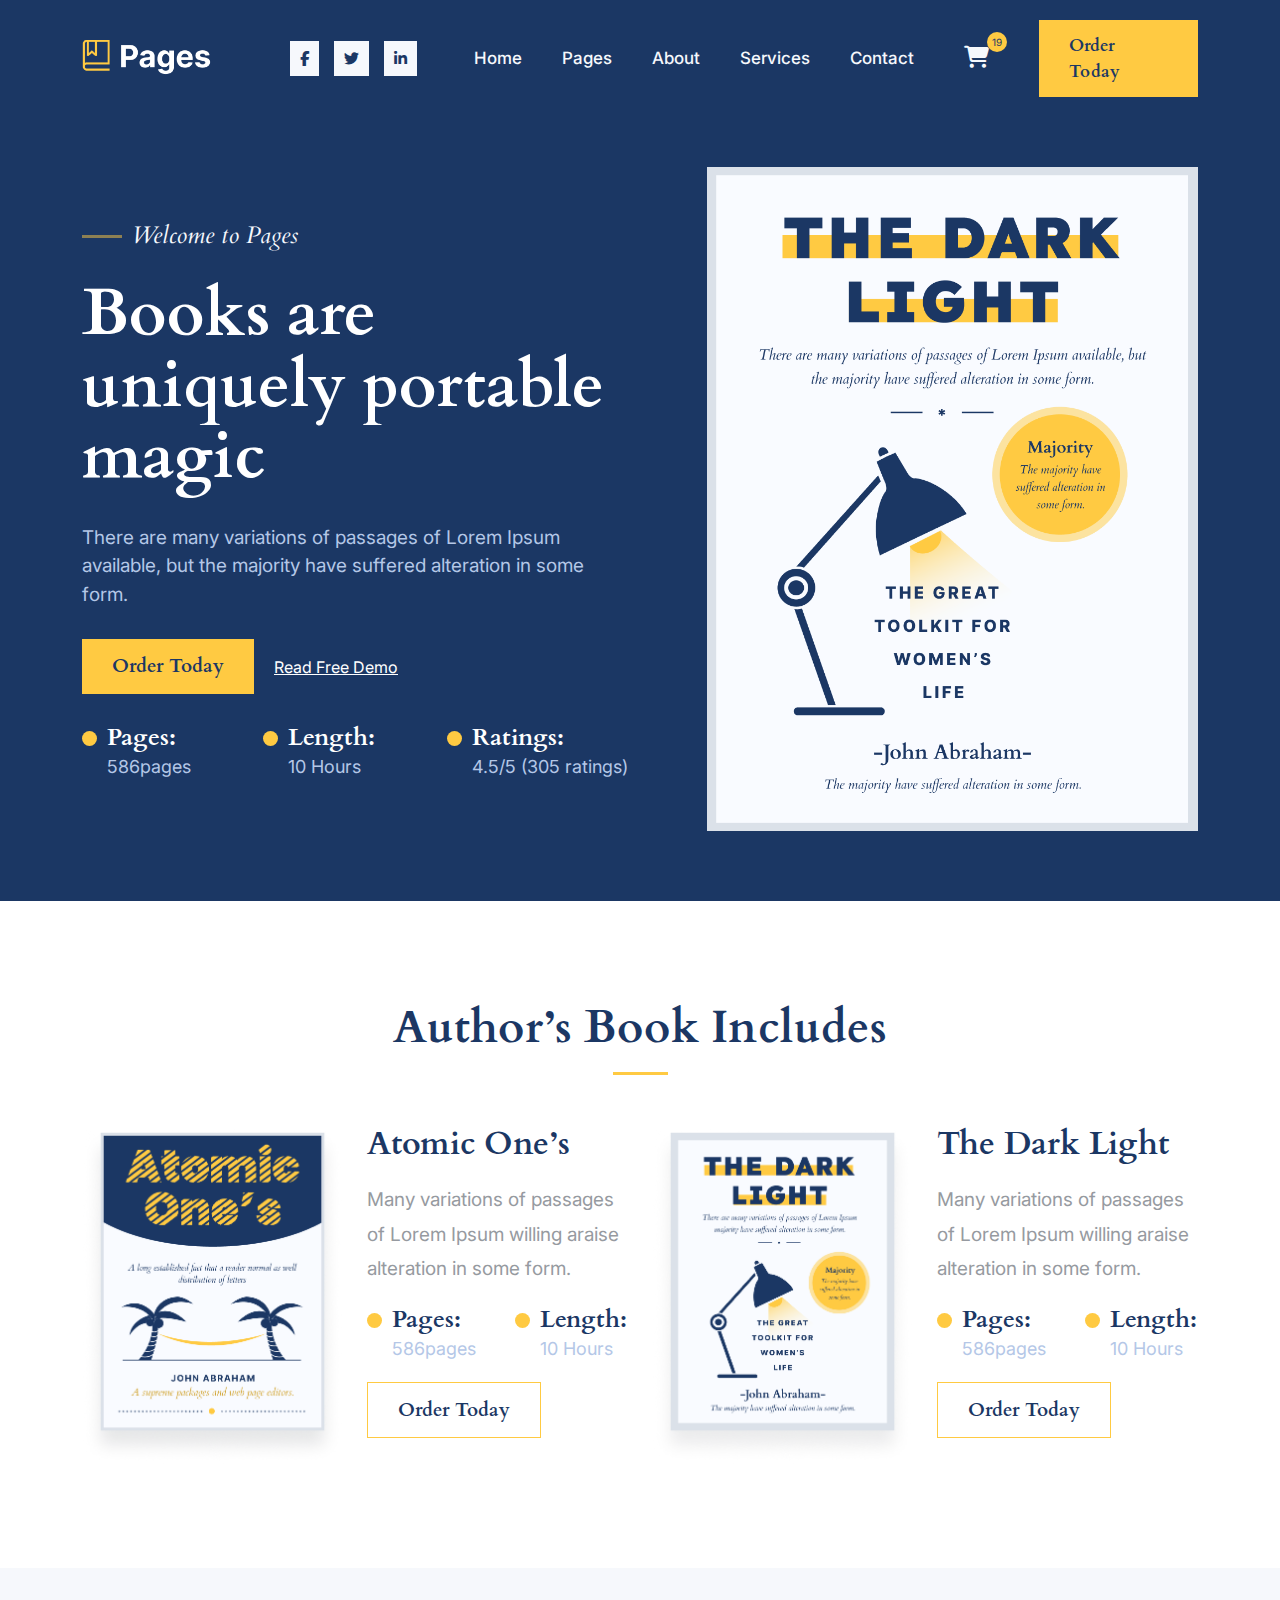
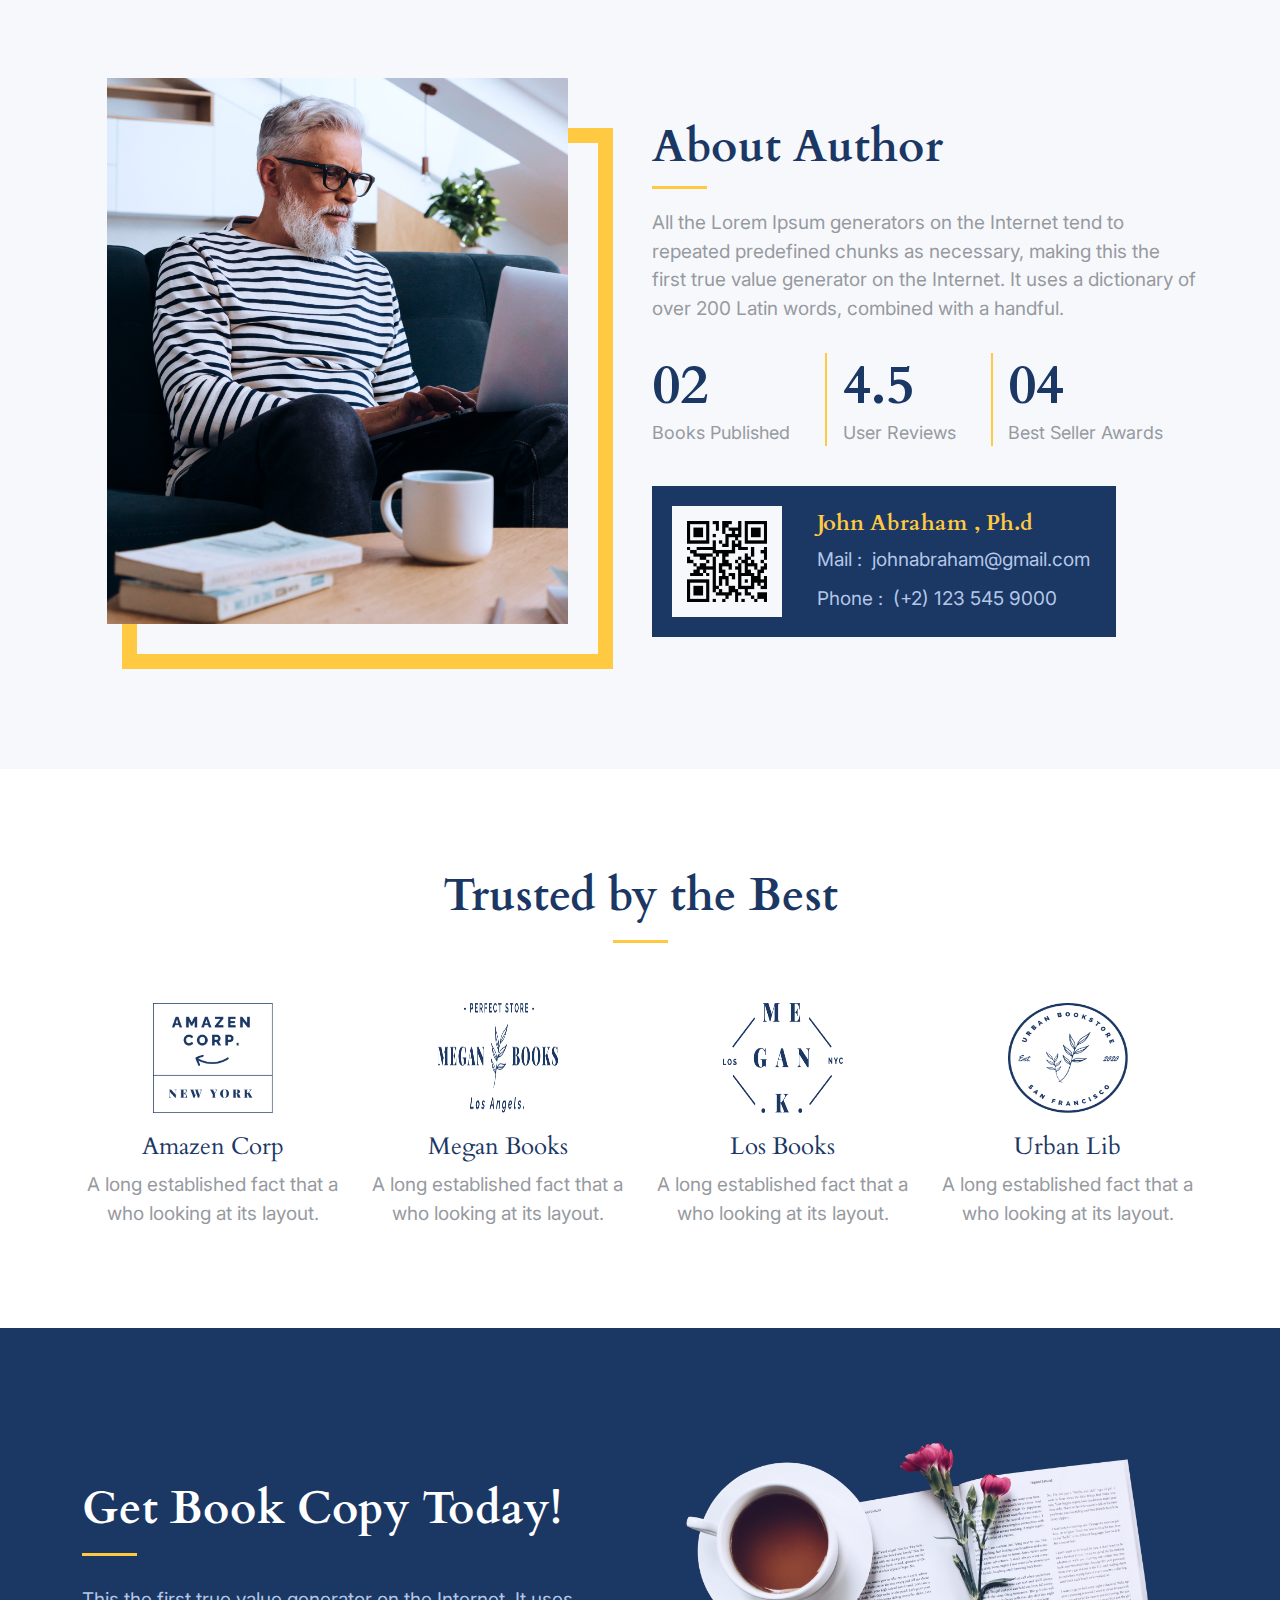
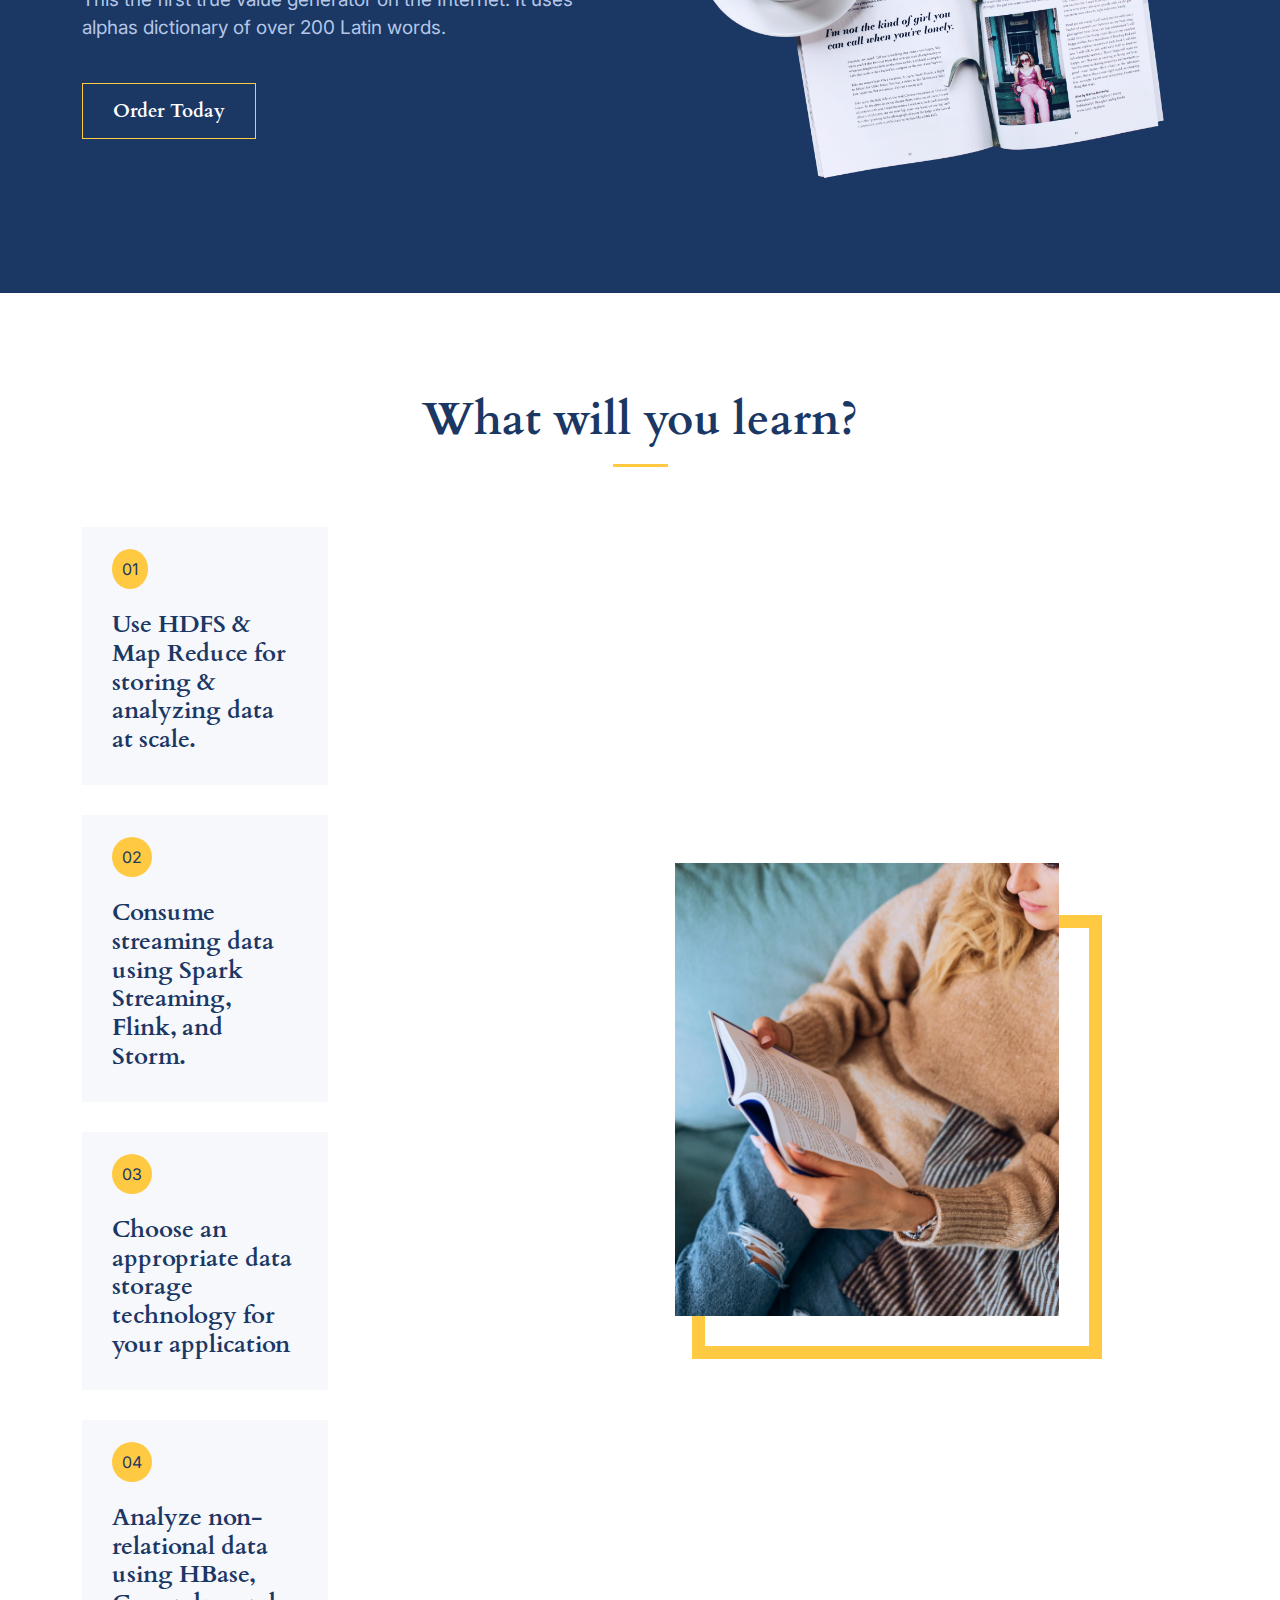
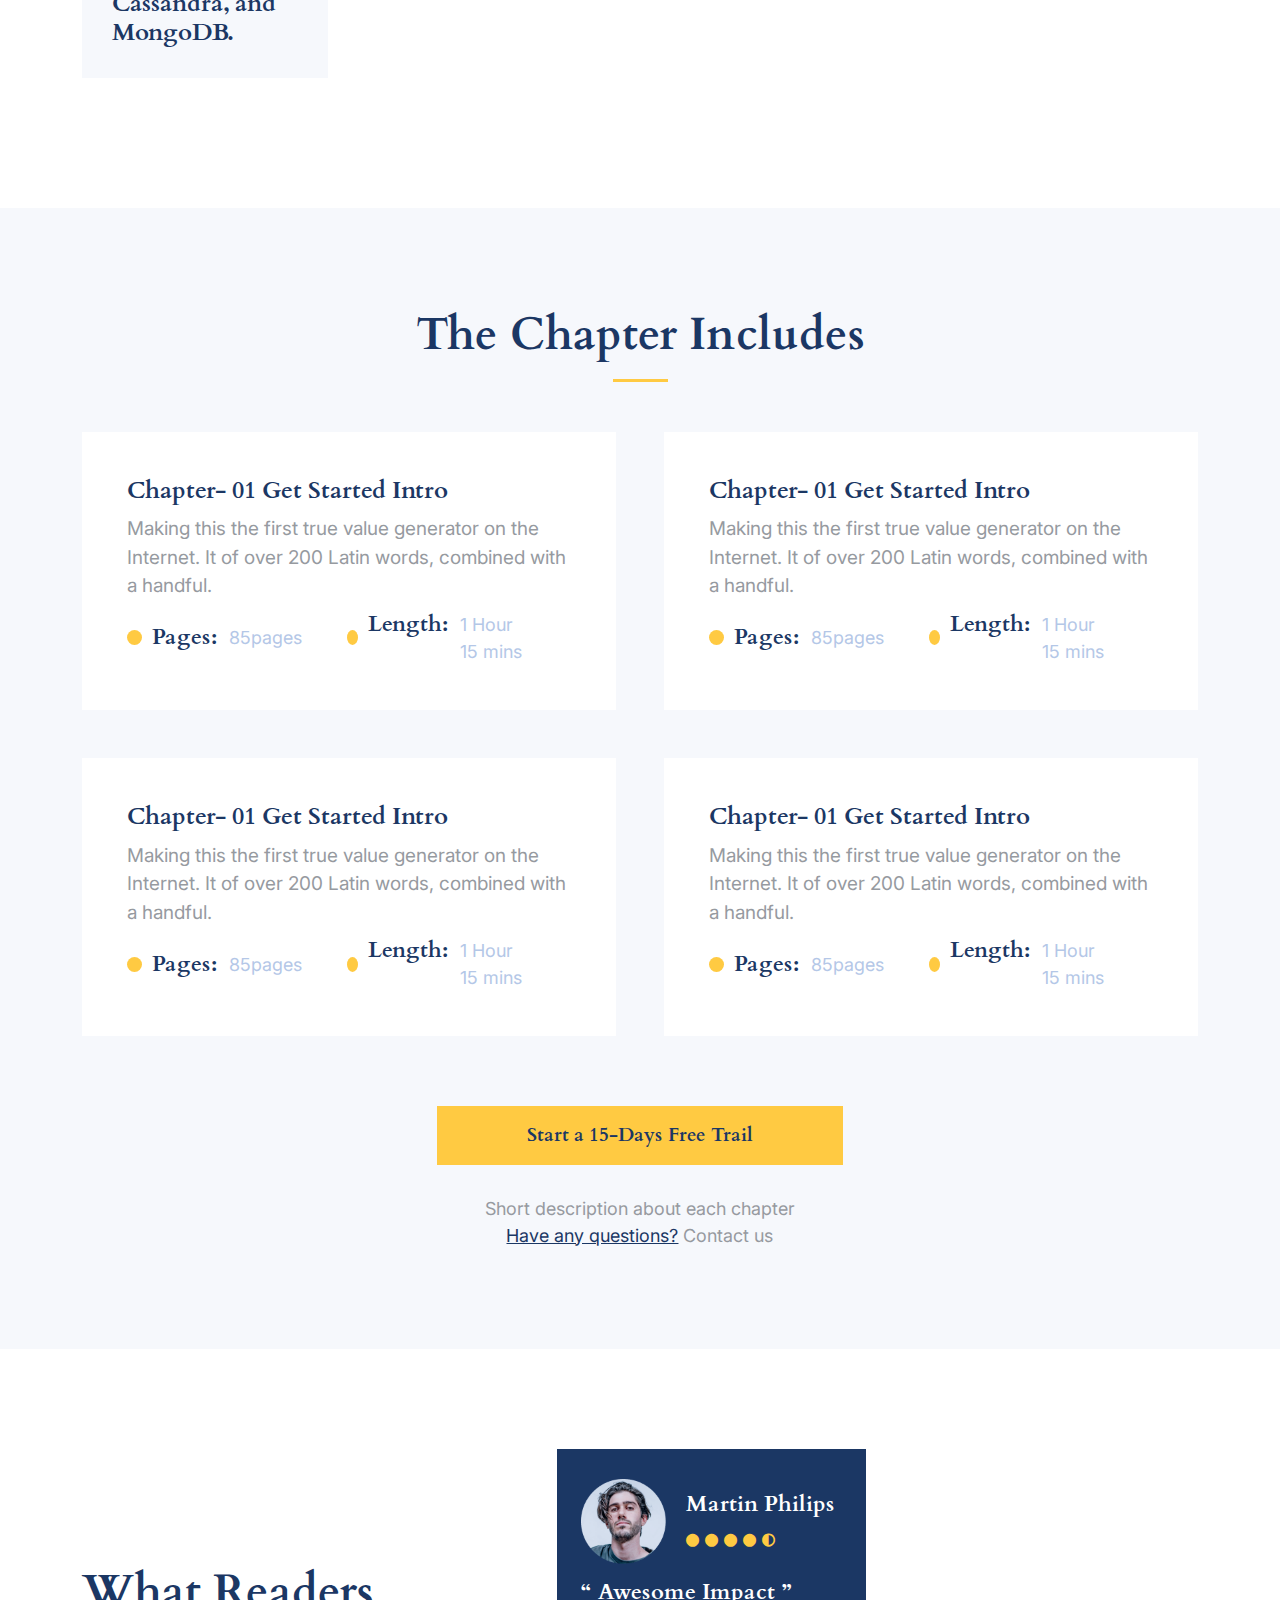
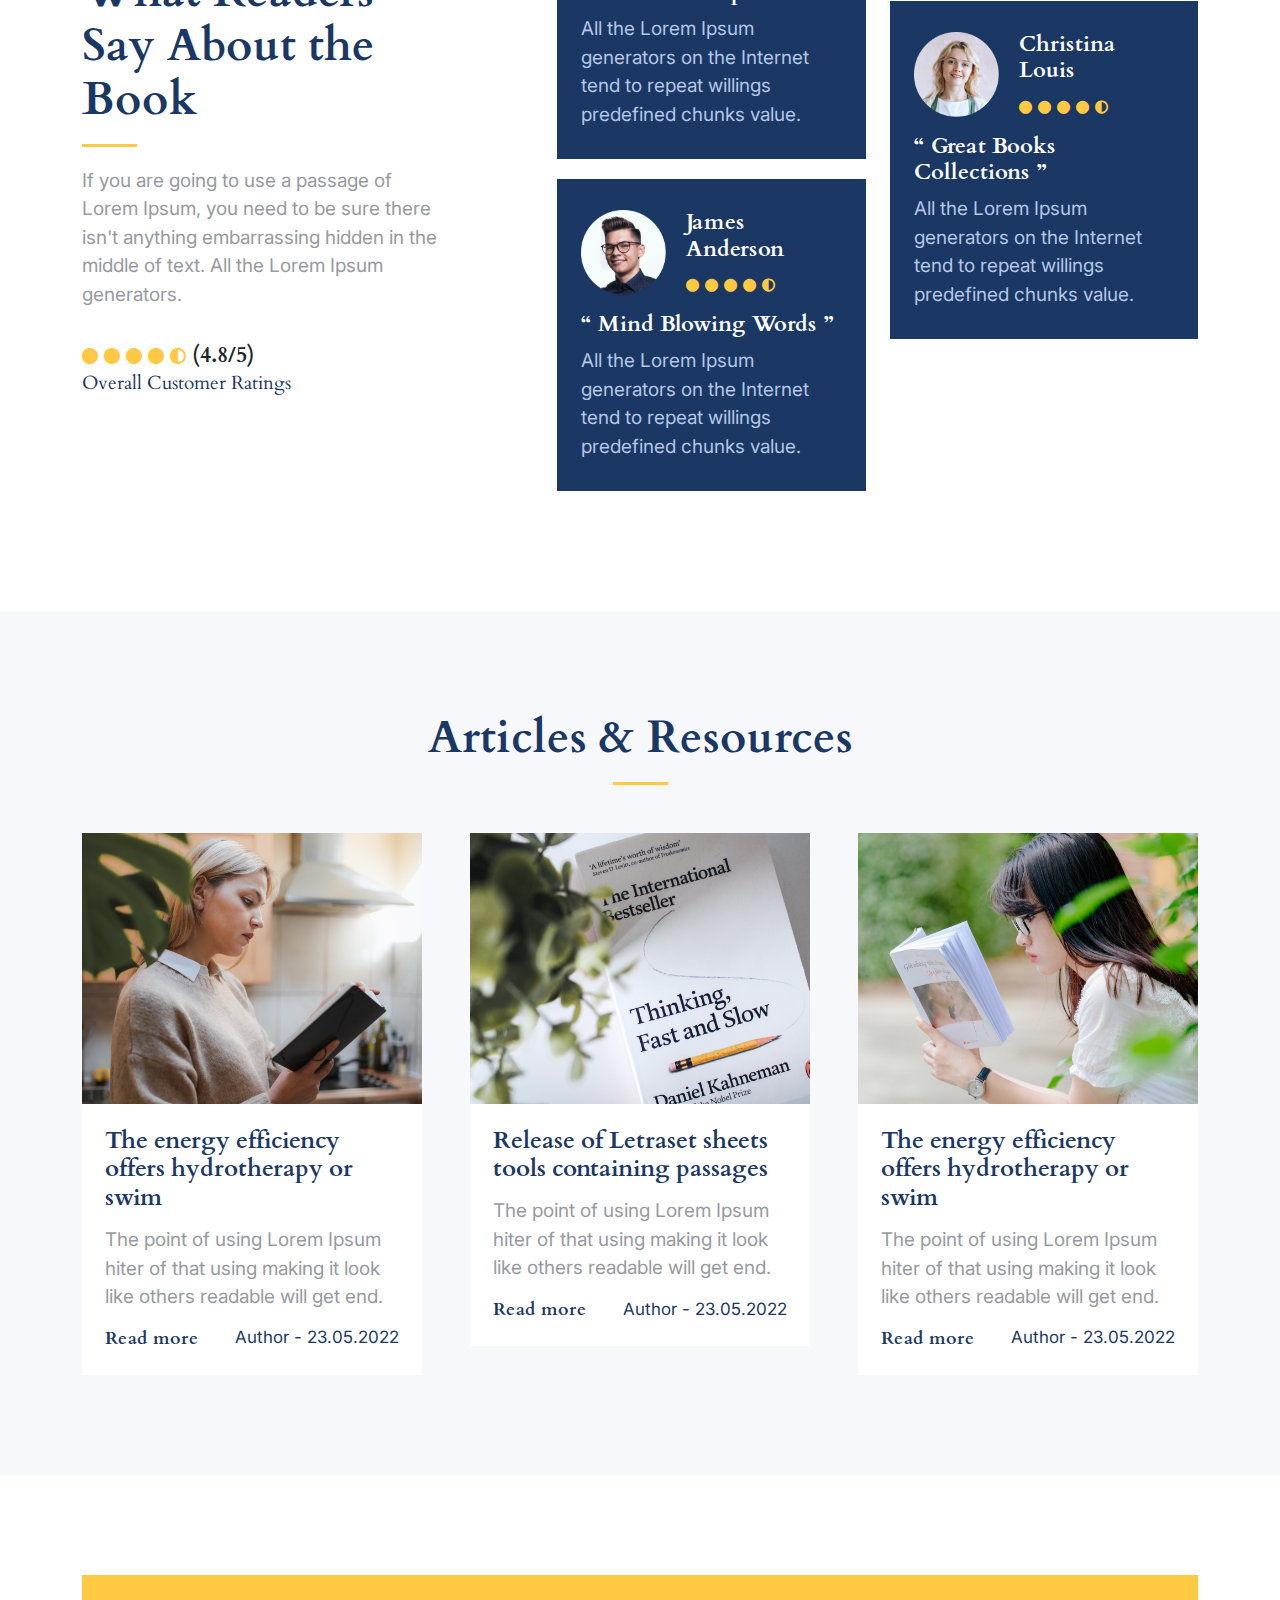
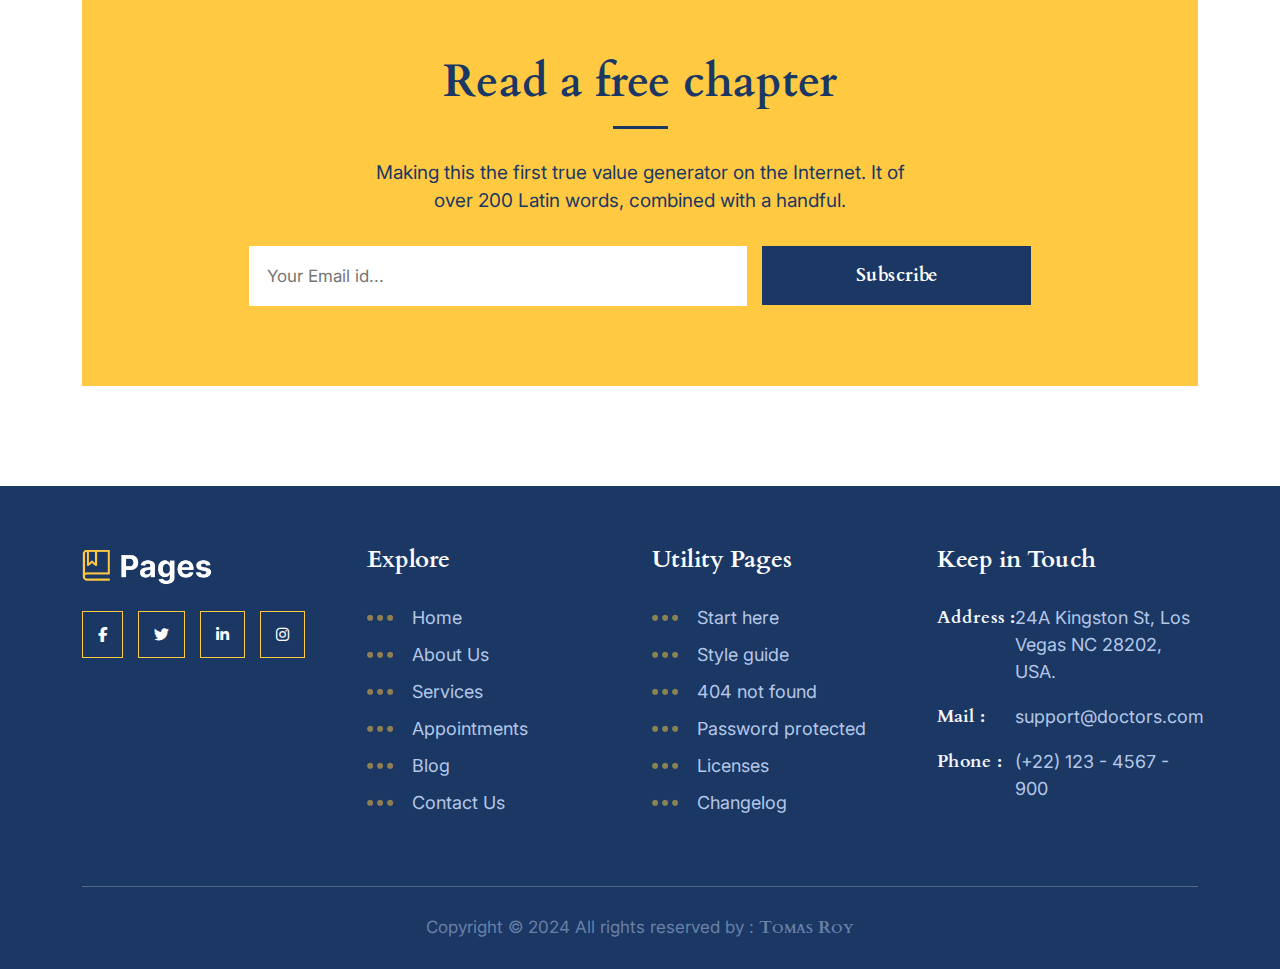
==== index.html @ de76001b "home page" ====
<!DOCTYPE html>
<html lang="en">

<head>
    <meta charset="UTF-8">
    <meta name="viewport" content="width=device-width, initial-scale=1.0">
    <!-- Fav-Icon -->
    <link rel="shortcut icon" href="assets/images/favicon.png" type="image/x-icon">
    <title>Pages</title>

    <!-- Google Fonts -->
    <link rel="preconnect" href="https://fonts.googleapis.com">
    <link rel="preconnect" href="https://fonts.gstatic.com" crossorigin>
    <link href="https://fonts.googleapis.com/css2?family=Cardo:wght@400;700&display=swap" rel="stylesheet">

    <link rel="preconnect" href="https://fonts.googleapis.com">
    <link rel="preconnect" href="https://fonts.gstatic.com" crossorigin>
    <link href="https://fonts.googleapis.com/css2?family=Inter:wght@100..900&display=swap" rel="stylesheet">

    <!-- CSS Links -->
    <link rel="stylesheet" href="assets/css/bootstrap.min.css">
    <link href="https://cdnjs.cloudflare.com/ajax/libs/font-awesome/6.2.0/css/all.min.css" rel="stylesheet">
    <link rel="stylesheet" href="assets/css/owl.carousel.min.css">
    <link rel="stylesheet" href="assets/css/owl.theme.default.min.css">
    <link rel="stylesheet" href="assets/css/style.css">
</head>

<body>
    <!-------------------- Start Header Area -------------------->
    <header class="header-area-main">
        <div class="container">
            <div class="row">
                <div class="col-md-12 nav-box">
                    <div class="logo-main col-md-2 col-sm-6">
                        <div class="logo-area">
                            <a href="index.html">
                                <div class="logo d-flex align-items-center">
                                    <div class=" logo-image">
                                        <img src="assets/images/Logo.png" alt="logo">
                                    </div>
                                </div>
                            </a>
                        </div>
                    </div>
                    <div class="col-md-2">
                        <ul class="nav-social-main">
                            <li><a href="https://www.facebook.com/bluebirdspresents"><i class="fa-brands fa-facebook-f"></i></a></li>
                            <li><a href="#"><i class="fa-brands fa-twitter"></i></a></li>
                            <li><a href="#"><i class="fa-brands fa-linkedin-in"></i></a></li>
                        </ul>
                    </div>
                    <div class="menu-main col-md-8 col-sm-6 d-flex justify-content-end">
                        <!-- <button class="show"><i class="fa-solid fa-bars-staggered"></i></button> -->
                        <nav class="menu-area ">
                            <ul>
                                <!-- <button class="hide"><i class="fa-solid fa-x"></i></button> -->
                                <li><a class="active" href="index.html">Home</a></li>
                                <li><a href="services.html">Pages</a></li>
                                <li><a href="about.html">About</a></li>
                                <li><a href="extra-sales.html">Services</a></li>
                                <li><a href="extra-sales.html">Contact</a></li>
                                <li>
                                    <button class="cart-button">
                                        <i class="fa-solid fa-cart-shopping"></i>
                                        <span class="cart-num">19</span>
                                    </button>
                                </li>
                                
                                <li>
                                    <a class="header-button" href="free-guide.html">Order Today</a>
                                </li>
                            </ul>
                        </nav>
                    </div>
                </div>
            </div>
            <div class="row">
                <div class="background-area-main">
                    <div class="row background-area">
                        <div class="col-md-6">
                            <div class="background-area-left">
                                <span>
                                    <div class="text-bar">
                                    </div>
                                    <div class="span-text">
                                        Welcome to Pages
                                    </div>
                                </span>
                                <h3 class="title-main">
                                    Books are uniquely portable magic 
                                </h3>
                                <p>
                                    There are many variations of passages of Lorem Ipsum available, but the majority have suffered alteration in some form.
                                </p>
                                <div class="background-button">
                                    <a class="header-button" href="#">Order Today</a>
                                    <a class="bg-btn btn-2" href="#">Read Free Demo</a>
                                </div>
                                <div class="background-counter-area">
                                    <div class="bg-counter">
                                        <span class="counter-text">
                                            <div class="counter-text-bar">
                                            </div>
                                            <div class="counter-elements">
                                                <h4>
                                                    Pages:
                                                </h4>
                                                <span>
                                                    586pages
                                                </span>
                                            </div>
                                        </span>
                                    </div>
                                    <div class="bg-counter">
                                        <span class="counter-text">
                                            <div class="counter-text-bar">
                                            </div>
                                            <div class="counter-elements">
                                                <h4>
                                                    Length:
                                                </h4>
                                                <span>
                                                    10 Hours
                                                </span>
                                            </div>
                                        </span>
                                    </div>
                                    <div class="bg-counter">
                                        <span class="counter-text">
                                            <div class="counter-text-bar">
                                            </div>
                                            <div class="counter-elements">
                                                <h4>
                                                    Ratings:
                                                </h4>
                                                <span>
                                                    4.5/5 (305 ratings)
                                                </span>
                                            </div>
                                        </span>
                                    </div>
                                </div>
                            </div>
                        </div>
                        <div class="col-md-6">
                            <div class="background-area-right">
                                <img src="assets/images/Book.png" alt="image">
                            </div>
                        </div>
                    </div>
                </div>
            </div>
        </div>
    </header>
    <!-------------------- End Header Area -------------------->

    <!-------------------- Start Main Content Area -------------------->
    <main>
        <!-------------------- Start Include Area -------------------->
        <section class="includes-area-main section-padding">
            <div class="container">
                <div class="row">
                    <div class="col-md-12">
                        <h3 class="section-title">
                            Author’s Book Includes
                        </h3>
                    </div>
                    <div class="col-md-12">
                        <div class="includes-bottom">
                            <div class="row">
                                <div class="col-md-6">
                                    <div class="row align-items-center">
                                        <div class="col-md-6">
                                            <div class="includes-book-image">
                                                <img src="assets/images/Book-1.png" alt="image">
                                            </div>
                                        </div>
                                        <div class="col-md-6">
                                            <div class="includes-book-details">
                                                <h3>Atomic One’s</h3>
                                                <p>Many variations of passages of Lorem Ipsum willing araise  alteration in some form.</p>
                                                <div class="background-counter-area">
                                                    <div class="bg-counter">
                                                        <span class="counter-text">
                                                            <div class="counter-text-bar">
                                                            </div>
                                                            <div class="counter-elements">
                                                                <h4>
                                                                    Pages:
                                                                </h4>
                                                                <span>
                                                                    586pages
                                                                </span>
                                                            </div>
                                                        </span>
                                                    </div>
                                                    <div class="bg-counter">
                                                        <span class="counter-text">
                                                            <div class="counter-text-bar">
                                                            </div>
                                                            <div class="counter-elements">
                                                                <h4>
                                                                    Length:
                                                                </h4>
                                                                <span>
                                                                    10 Hours
                                                                </span>
                                                            </div>
                                                        </span>
                                                    </div>
                                                </div>
                                                <div class="background-button">
                                                    <a class="header-button" href="#">Order Today</a>
                                                </div>
                                            </div>
                                        </div>
                                    </div>
                                </div>
                                <div class="col-md-6">
                                    <div class="row align-items-center">
                                        <div class="col-md-6">
                                            <div class="includes-book-image">
                                                <img src="assets/images/Book-2.png" alt="image">
                                            </div>
                                        </div>
                                        <div class="col-md-6">
                                            <div class="includes-book-details">
                                                <h3>The Dark Light</h3>
                                                <p>Many variations of passages of Lorem Ipsum willing araise  alteration in some form.</p>
                                                <div class="background-counter-area">
                                                    <div class="bg-counter">
                                                        <span class="counter-text">
                                                            <div class="counter-text-bar">
                                                            </div>
                                                            <div class="counter-elements">
                                                                <h4>
                                                                    Pages:
                                                                </h4>
                                                                <span>
                                                                    586pages
                                                                </span>
                                                            </div>
                                                        </span>
                                                    </div>
                                                    <div class="bg-counter">
                                                        <span class="counter-text">
                                                            <div class="counter-text-bar">
                                                            </div>
                                                            <div class="counter-elements">
                                                                <h4>
                                                                    Length:
                                                                </h4>
                                                                <span>
                                                                    10 Hours
                                                                </span>
                                                            </div>
                                                        </span>
                                                    </div>
                                                </div>
                                                <div class="background-button">
                                                    <a class="header-button" href="#">Order Today</a>
                                                </div>
                                            </div>
                                        </div>
                                    </div>
                                </div>
                            </div>
                        </div>
                    </div>
                </div>
            </div>
        </section>
        <!--------------------End Include Area -------------------->

        <!--------------------Start About Author Area -------------------->
        <section class="about-author-area-main section-padding">
            <div class="container">
                <div class="row align-items-center">
                    <div class="col-md-6">
                        <div class="about-author-image">
                            <img src="assets/images/Photo.jpg" alt="image">
                        </div>
                    </div>
                    <div class="col-md-6">
                        <div class="about-author-details">
                            <h3 class="section-title">
                                About Author
                            </h3>
                            <p>
                                All the Lorem Ipsum generators on the Internet tend to repeated predefined chunks as necessary, making this the first true value generator on the Internet. It uses a dictionary of over 200 Latin words, combined with a handful.
                            </p>
                            <div class="author-counter-main">
                                <div class="author-counter-box">
                                    <h2>02</h2>
                                    <p>Books Published</p>
                                </div>
                                <div class="author-counter-box">
                                    <h2>4.5</h2>
                                    <p>User Reviews</p>
                                </div>
                                <div class="author-counter-box">
                                    <h2>04</h2>
                                    <p>Best Seller Awards</p>
                                </div>
                            </div>
                            <div class="author-bio">
                                <div class="author-qr">
                                    <img src="assets/images/Vector.png" alt="image">
                                </div>
                                <div class="author-details">
                                    <h3>John Abraham , Ph.d</h3>
                                    <li>Mail :<a href="mailto:johnabraham@gmail.com">johnabraham@gmail.com</a></li>
                                    <li>Phone :<a href="tel:(+2)1235459000">(+2) 123 545 9000</a></li>
                                </div>
                            </div>
                        </div>
                    </div>
                </div>
            </div>
        </section>
        <!--------------------End About Author Area -------------------->

        <!--------------------Start Trusted Area -------------------->
        <section class="trusted-area-main section-padding">
            <div class="container">
                <div class="row">
                    <div class="col-md-12">
                        <h3 class="section-title">
                            Trusted by the Best
                        </h3>
                    </div>
                    <div class="col-md-3">
                        <div class="trusted-box">
                            <img src="assets/images/1.png" alt="image">
                            <h4>Amazen Corp</h4>
                            <p>A long established fact that a who looking at its layout.</p>
                        </div>
                    </div>
                    <div class="col-md-3">
                        <div class="trusted-box">
                            <img src="assets/images/2.png" alt="image">
                            <h4>Megan Books</h4>
                            <p>A long established fact that a who looking at its layout.</p>
                        </div>
                    </div>
                    <div class="col-md-3">
                        <div class="trusted-box">
                            <img src="assets/images/3.png" alt="image">
                            <h4>Los Books</h4>
                            <p>A long established fact that a who looking at its layout.</p>
                        </div>
                    </div>
                    <div class="col-md-3">
                        <div class="trusted-box">
                            <img src="assets/images/4.png" alt="image">
                            <h4>Urban Lib</h4>
                            <p>A long established fact that a who looking at its layout.</p>
                        </div>
                    </div>
                </div>
            </div>
        </section>
        <!--------------------End Trusted Area -------------------->

        <!--------------------Start Book Copy Area -------------------->
        <section class="book-copy-area-main section-padding">
            <div class="container">
                <div class="row align-items-center">
                    <div class="col-lg-6">
                        <div class="book-copy-left">
                            <h3 class="section-title">
                                Get Book Copy Today!
                            </h3>
                            <p>This the first true value generator on the Internet. It uses alphas dictionary of over 200 Latin words.</p>
                            <a class="header-button" href="#">Order Today</a>
                        </div>
                    </div>
                    <div class="col-lg-6">
                        <div class="book-copy-right">
                            <img src="assets/images/10.png" alt="image">
                        </div>
                    </div>
                </div>
            </div>
        </section>
        <!--------------------End Book Copy Area -------------------->
        <!--------------------Start Learn Area -------------------->
        <section class="learn-area-main section-padding">
            <div class="container">
                <div class="row align-items-center">
                    <div class="col-lg-12">
                        <h3 class="section-title">
                            What will you learn?
                        </h3>
                    </div>
                    <div class="col-lg-6">
                        <div class="learn-area-left">
                            <div class="learn-box">
                                <span>
                                    01
                                </span>
                                <h4>
                                    Use HDFS & Map Reduce for storing & analyzing data at scale.
                                </h4>
                            </div>
                            <div class="learn-box">
                                <span>
                                    02
                                </span>
                                <h4>
                                    Consume streaming data using Spark Streaming, Flink, and Storm.
                                </h4>
                            </div>
                            <div class="learn-box">
                                <span>
                                    03
                                </span>
                                <h4>
                                    Choose an appropriate data storage technology for your application
                                </h4>
                            </div>
                            <div class="learn-box">
                                <span>
                                    04
                                </span>
                                <h4>
                                    Analyze non-relational data using HBase, Cassandra, and MongoDB.
                                </h4>
                            </div>
                        </div>
                    </div>
                    <div class="col-lg-6">
                        <div class="about-author-image">
                            <img src="assets/images/11.png" alt="image">
                        </div>
                    </div>
                </div>
            </div>
        </section>
        <!--------------------End Learn Area -------------------->

        <!--------------------Start About Author Area -------------------->
        <section class="chepter-area-main section-padding">
            <div class="container">
                <div class="row">
                    <div class="col-lg-12">
                        <h3 class="section-title">
                            The Chapter Includes
                        </h3>
                    </div>
                    <div class="col-lg-12">
                        <div class="chapter-details-area">
                            <div class="row g-5">
                                <div class="col-lg-6">
                                    <div class="chapter-details-box">
                                        <h4>Chapter- 01   Get Started Intro</h4>
                                        <p>
                                            Making this the first true value generator on the Internet. It of over 200 Latin words, combined with a handful.
                                        </p>
                                        <div class="background-counter-area">
                                            <div class="bg-counter">
                                                <span class="counter-text">
                                                    <div class="counter-text-bar">
                                                    </div>
                                                    <div class="counter-elements">
                                                        <h4>
                                                            Pages:
                                                        </h4>
                                                        <span>
                                                            85pages
                                                        </span>
                                                    </div>
                                                </span>
                                            </div>
                                            <div class="bg-counter">
                                                <span class="counter-text">
                                                    <div class="counter-text-bar">
                                                    </div>
                                                    <div class="counter-elements">
                                                        <h4>
                                                            Length:
                                                        </h4>
                                                        <span>
                                                            1 Hour 15 mins
                                                        </span>
                                                    </div>
                                                </span>
                                            </div>
                                        </div>
                                    </div>
                                </div>
                                <div class="col-lg-6">
                                    <div class="chapter-details-box">
                                        <h4>Chapter- 01   Get Started Intro</h4>
                                        <p>
                                            Making this the first true value generator on the Internet. It of over 200 Latin words, combined with a handful.
                                        </p>
                                        <div class="background-counter-area">
                                            <div class="bg-counter">
                                                <span class="counter-text">
                                                    <div class="counter-text-bar">
                                                    </div>
                                                    <div class="counter-elements">
                                                        <h4>
                                                            Pages:
                                                        </h4>
                                                        <span>
                                                            85pages
                                                        </span>
                                                    </div>
                                                </span>
                                            </div>
                                            <div class="bg-counter">
                                                <span class="counter-text">
                                                    <div class="counter-text-bar">
                                                    </div>
                                                    <div class="counter-elements">
                                                        <h4>
                                                            Length:
                                                        </h4>
                                                        <span>
                                                            1 Hour 15 mins
                                                        </span>
                                                    </div>
                                                </span>
                                            </div>
                                        </div>
                                    </div>
                                </div>
                                <div class="col-lg-6">
                                    <div class="chapter-details-box">
                                        <h4>Chapter- 01   Get Started Intro</h4>
                                        <p>
                                            Making this the first true value generator on the Internet. It of over 200 Latin words, combined with a handful.
                                        </p>
                                        <div class="background-counter-area">
                                            <div class="bg-counter">
                                                <span class="counter-text">
                                                    <div class="counter-text-bar">
                                                    </div>
                                                    <div class="counter-elements">
                                                        <h4>
                                                            Pages:
                                                        </h4>
                                                        <span>
                                                            85pages
                                                        </span>
                                                    </div>
                                                </span>
                                            </div>
                                            <div class="bg-counter">
                                                <span class="counter-text">
                                                    <div class="counter-text-bar">
                                                    </div>
                                                    <div class="counter-elements">
                                                        <h4>
                                                            Length:
                                                        </h4>
                                                        <span>
                                                            1 Hour 15 mins
                                                        </span>
                                                    </div>
                                                </span>
                                            </div>
                                        </div>
                                    </div>
                                </div>
                                <div class="col-lg-6">
                                    <div class="chapter-details-box">
                                        <h4>Chapter- 01   Get Started Intro</h4>
                                        <p>
                                            Making this the first true value generator on the Internet. It of over 200 Latin words, combined with a handful.
                                        </p>
                                        <div class="background-counter-area">
                                            <div class="bg-counter">
                                                <span class="counter-text">
                                                    <div class="counter-text-bar">
                                                    </div>
                                                    <div class="counter-elements">
                                                        <h4>
                                                            Pages:
                                                        </h4>
                                                        <span>
                                                            85pages
                                                        </span>
                                                    </div>
                                                </span>
                                            </div>
                                            <div class="bg-counter">
                                                <span class="counter-text">
                                                    <div class="counter-text-bar">
                                                    </div>
                                                    <div class="counter-elements">
                                                        <h4>
                                                            Length:
                                                        </h4>
                                                        <span>
                                                            1 Hour 15 mins
                                                        </span>
                                                    </div>
                                                </span>
                                            </div>
                                        </div>
                                    </div>
                                </div>

                            </div>
                        </div>
                    </div>
                    <div class="col-lg-12">
                        <div class="chepter-bottom">
                            <a class="header-button" href="#">Start a 15-Days Free Trail</a>
                            <p>Short description about each chapter <a href="#">Have any questions?</a> Contact us
                            </p>
                        </div>
                    </div>
                </div>
            </div>
        </section>
        <!--------------------End About Author Area -------------------->

        <!--------------------Start About Book Area -------------------->
        <section class="about-book-area-main section-padding">
            <div class="container">
                <div class="row">
                    <div class="col-lg-12">
                        <div class="row align-items-center">
                            <div class="col-lg-5">
                                <div class="about-book-left-area">
                                    <h3 class="section-title">
                                        What Readers Say About the Book
                                    </h3>
                                    <p>
                                        If you are going to use a passage of Lorem Ipsum, you need to be sure there isn't anything embarrassing hidden in the middle of text. All the Lorem Ipsum generators.
                                    </p>
                                    <div class="rating-area">
                                        <li><i class="fa-solid fa-circle"></i></li>
                                        <li><i class="fa-solid fa-circle"></i></li>
                                        <li><i class="fa-solid fa-circle"></i></li>
                                        <li><i class="fa-solid fa-circle"></i></li>
                                        <li><i class="fa-solid fa-circle-half-stroke"></i></li>
                                        <span>(4.8/5)</span>
                                        
                                    </div>
                                    <h4>Overall Customer Ratings</h4>
                                </div>
                            </div>
                            <div class="col-lg-7">
                                <div class="about-book-right-area">
                                    <div class="row align-items-center">
                                        <div class="col-lg-6">
                                            <div class="about-book-review-box-main">
                                                <div class="review-box-content">
                                                    <div class="about-book-client-details">
                                                        <div class="client-image">
                                                            <img src="assets/images/client-1.png" alt="image">
                                                        </div>
                                                        <div class="client-name">
                                                            <h3>Martin Philips</h3>
                                                            <div class="rating-area">
                                                                <li><i class="fa-solid fa-circle"></i></li>
                                                                <li><i class="fa-solid fa-circle"></i></li>
                                                                <li><i class="fa-solid fa-circle"></i></li>
                                                                <li><i class="fa-solid fa-circle"></i></li>
                                                                <li><i class="fa-solid fa-circle-half-stroke"></i></li>
                                                            </div>
                                                        </div>
                                                    </div>
                                                    <h3>
                                                        “ Awesome Impact ”
                                                    </h3>
                                                    <p>All the Lorem Ipsum generators on the Internet tend to repeat willings predefined chunks value.</p>
                                                </div>

                                                <div class="review-box-content">
                                                    <div class="about-book-client-details">
                                                        <div class="client-image">
                                                            <img src="assets/images/client-2.png" alt="image">
                                                        </div>
                                                        <div class="client-name">
                                                            <h3>James Anderson</h3>
                                                            <div class="rating-area">
                                                                <li><i class="fa-solid fa-circle"></i></li>
                                                                <li><i class="fa-solid fa-circle"></i></li>
                                                                <li><i class="fa-solid fa-circle"></i></li>
                                                                <li><i class="fa-solid fa-circle"></i></li>
                                                                <li><i class="fa-solid fa-circle-half-stroke"></i></li>
                                                            </div>
                                                        </div>
                                                    </div>
                                                    <h3>
                                                        “ Mind Blowing Words ”
                                                    </h3>
                                                    <p>All the Lorem Ipsum generators on the Internet tend to repeat willings predefined chunks value.</p>
                                                </div>
                                            </div>
                                        </div>
                                        <div class="col-lg-6">
                                            <div class="about-book-review-box-main">
                                                <div class="review-box-content">
                                                    <div class="about-book-client-details">
                                                        <div class="client-image">
                                                            <img src="assets/images/client-3.png" alt="image">
                                                        </div>
                                                        <div class="client-name">
                                                            <h3>Christina Louis</h3>
                                                            <div class="rating-area">
                                                                <li><i class="fa-solid fa-circle"></i></li>
                                                                <li><i class="fa-solid fa-circle"></i></li>
                                                                <li><i class="fa-solid fa-circle"></i></li>
                                                                <li><i class="fa-solid fa-circle"></i></li>
                                                                <li><i class="fa-solid fa-circle-half-stroke"></i></li>
                                                            </div>
                                                        </div>
                                                    </div>
                                                    <h3>
                                                        “ Great Books Collections ”
                                                    </h3>
                                                    <p>All the Lorem Ipsum generators on the Internet tend to repeat willings predefined chunks value.</p>
                                                </div>
                                            </div>
                                        </div>
                                    </div>
                                </div>
                            </div>
                        </div>
                    </div>
                </div>
            </div>
        </section>
        <!--------------------End About Book Area -------------------->

        <!--------------------Start Aritcle Area -------------------->
        <section class="article-area-main section-padding">
            <div class="container">
                <div class="row">
                    <div class="col-lg-12">
                        <div class="article-area">
                            <div class="row g-5">
                                <div class="col-lg-12">
                                    <h3 class="section-title">Articles & Resources</h3>
                                </div>
                                <div class="col-lg-4">
                                    <div class="article-box">
                                        <img src="assets/images/12.png" alt="image">
                                        <div class="article-content">
                                            <h4>
                                                The energy efficiency offers hydrotherapy or swim
                                            </h4>
                                            <p>The point of using Lorem Ipsum hiter of that using making it look like others readable will get end.</p>
                                            <div class="article-bottom">
                                                <a href="#">Read more</a>
                                                <span>Author - 23.05.2022</span>
                                            </div>
                                        </div>
                                    </div>
                                </div>
                                <div class="col-lg-4">
                                    <div class="article-box">
                                        <img src="assets/images/13.png" alt="image">
                                        <div class="article-content">
                                            <h4>
                                                Release of Letraset sheets tools containing  passages
                                            </h4>
                                            <p>The point of using Lorem Ipsum hiter of that using making it look like others readable will get end.</p>
                                            <div class="article-bottom">
                                                <a href="#">Read more</a>
                                                <span>Author - 23.05.2022</span>
                                            </div>
                                        </div>
                                    </div>
                                </div>
                                <div class="col-lg-4">
                                    <div class="article-box">
                                        <img src="assets/images/14.png" alt="image">
                                        <div class="article-content">
                                            <h4>
                                                The energy efficiency offers hydrotherapy or swim
                                            </h4>
                                            <p>The point of using Lorem Ipsum hiter of that using making it look like others readable will get end.</p>
                                            <div class="article-bottom">
                                                <a href="#">Read more</a>
                                                <span>Author - 23.05.2022</span>
                                            </div>
                                        </div>
                                    </div>
                                </div>
                            </div>
                        </div>
                    </div>
                </div>
            </div>
        </section>
        <!--------------------End Aritcle Area -------------------->

        <!--------------------Start About Author Area -------------------->
        <div class="subscribe-area-main section-padding">
            <div class="container">
                <div class="row">
                    <div class="col-lg-12">
                        <div class="subscribe-box">
                            <h3 class="section-title">Read a free chapter</h3>
                            <p>
                                Making this the first true value generator on the Internet. It of over 200 Latin words, combined with a handful.
                            </p>
                            <div class="subscribe-bottom">
                                <form action="#">
                                    <input type="text" placeholder="Your Email id...">
                                </form>
                                <a class="subscribe-button" href="free-guide.html">Subscribe</a>
                            </div>
                        </div>
                    </div>
                </div>
            </div>
        </div>
        <!--------------------End About Author Area -------------------->
    </main>
    <!-------------------- End Main Content Area -------------------->

    <!-- Start Footer Area -->
    <footer class="footer-area-main">
        <div class="container">
            <div class="row">
                <div class="col-lg-12">
                    <div class="footer-up">
                        <div class="row">

                            <div class="col-lg-3">
                                <div class="footer-up-box">
                                    <a href="index.html">
                                        <div class="logo">
                                            <div class="logo-image">
                                                <img src="assets/images/Logo.png" alt="logo">
                                            </div>
                                        </div>
                                    </a>
                                    <ul class="nav-social-main footer-nav-social-main">
                                        <li><a href="https://www.facebook.com/bluebirdspresents"><i class="fa-brands fa-facebook-f"></i></a></li>
                                        <li><a href="#"><i class="fa-brands fa-twitter"></i></a></li>
                                        <li><a href="#"><i class="fa-brands fa-linkedin-in"></i></a></li>
                                        <li><a href="#"><i class="fa-brands fa-instagram"></i></a></li>
                                    </ul>
                                </div>
                            </div>

                            <div class="col-lg-3">
                                <div class="footer-up-box">
                                    <h3 class="footer-title">Explore</h3>
                                    <ul>
                                        <li>
                                            <div class="list-icon">
                                                <i class="fa-solid fa-circle"></i>
                                                <i class="fa-solid fa-circle"></i>
                                                <i class="fa-solid fa-circle"></i>
                                            </div>
                                            <a href="#">Home</a>
                                        </li>
                                        <li>
                                            <div class="list-icon">
                                                <i class="fa-solid fa-circle"></i>
                                                <i class="fa-solid fa-circle"></i>
                                                <i class="fa-solid fa-circle"></i>
                                            </div>
                                            <a href="#">About Us</a>
                                        </li>
                                        <li>
                                            <div class="list-icon">
                                                <i class="fa-solid fa-circle"></i>
                                                <i class="fa-solid fa-circle"></i>
                                                <i class="fa-solid fa-circle"></i>
                                            </div>
                                            <a href="#">Services</a>
                                        </li>
                                        <li>
                                            <div class="list-icon">
                                                <i class="fa-solid fa-circle"></i>
                                                <i class="fa-solid fa-circle"></i>
                                                <i class="fa-solid fa-circle"></i>
                                            </div>
                                            <a href="#">Appointments</a>
                                        </li>
                                        <li>
                                            <div class="list-icon">
                                                <i class="fa-solid fa-circle"></i>
                                                <i class="fa-solid fa-circle"></i>
                                                <i class="fa-solid fa-circle"></i>
                                            </div>
                                            <a href="#">Blog</a>
                                        </li>
                                        <li>
                                            <div class="list-icon">
                                                <i class="fa-solid fa-circle"></i>
                                                <i class="fa-solid fa-circle"></i>
                                                <i class="fa-solid fa-circle"></i>
                                            </div>
                                            <a href="#">Contact Us</a>
                                        </li>
                                    </ul>
                                </div>
                            </div>

                            <div class="col-lg-3">
                                <div class="footer-up-box">
                                    <h3 class="footer-title">Utility Pages</h3>
                                    <ul>
                                        <li>
                                            <div class="list-icon">
                                                <i class="fa-solid fa-circle"></i>
                                                <i class="fa-solid fa-circle"></i>
                                                <i class="fa-solid fa-circle"></i>
                                            </div>
                                            <a href="#">Start here</a>
                                        </li>
                                        <li>
                                            <div class="list-icon">
                                                <i class="fa-solid fa-circle"></i>
                                                <i class="fa-solid fa-circle"></i>
                                                <i class="fa-solid fa-circle"></i>
                                            </div>
                                            <a href="#">Style guide</a>
                                        </li>
                                        <li>
                                            <div class="list-icon">
                                                <i class="fa-solid fa-circle"></i>
                                                <i class="fa-solid fa-circle"></i>
                                                <i class="fa-solid fa-circle"></i>
                                            </div>
                                            <a href="#">404 not found</a>
                                        </li>
                                        <li>
                                            <div class="list-icon">
                                                <i class="fa-solid fa-circle"></i>
                                                <i class="fa-solid fa-circle"></i>
                                                <i class="fa-solid fa-circle"></i>
                                            </div>
                                            <a href="#">Password protected</a>
                                        </li>
                                        <li>
                                            <div class="list-icon">
                                                <i class="fa-solid fa-circle"></i>
                                                <i class="fa-solid fa-circle"></i>
                                                <i class="fa-solid fa-circle"></i>
                                            </div>
                                            <a href="#">Licenses</a>
                                        </li>
                                        <li>
                                            <div class="list-icon">
                                                <i class="fa-solid fa-circle"></i>
                                                <i class="fa-solid fa-circle"></i>
                                                <i class="fa-solid fa-circle"></i>
                                            </div>
                                            <a href="#">Changelog</a>
                                        </li>
                                    </ul>
                                </div>
                            </div>

                            <div class="col-lg-3">
                                <div class="footer-up-box">
                                    <h3 class="footer-title">Keep in Touch</h3>
                                    <div class="footer-address-box">
                                        <a href="https://maps.app.goo.gl/ftbhpA8CcrUEWcA38">
                                            <p>Address :</p>
                                            <span>24A Kingston St, Los Vegas NC 28202, USA.</span>
                                        </a>
                                    </div>
                                    <div class="footer-address-box">
                                        <a href="mailto:support@doctors.com">
                                            <p>
                                                Mail :
                                            </p>
                                            <span>support@doctors.com</span>
                                        </a>
                                    </div>
                                    <div class="footer-address-box">
                                        <a href="tel:+221234567900">
                                            <p>
                                                Phone :
                                            </p>
                                            <span>(+22) 123 - 4567 - 900</span>
                                        </a>
                                    </div>
                                    
                                </div>
                            </div>

                        </div>
                    </div>
                </div>
                <div class="col-lg-12">
                    <div class="footer-bottom">
                        <div class="footer-bottom-text">
                            <h3>Copyright &copy; 2024 All rights reserved by : <a href="https://tomas-roy.github.io/tomasroy/">Tomas Roy</a></h3>
                        </div>
                    </div>
                </div>
            </div>
        </div>
    </footer>
    <!-- End Footer Area -->

    <!-- JavaScript Libraries -->
    <script src="assets/js/jquery-3.6.3.min.js"></script>
    <script src="assets/js/bootstrap.min.js"></script>
    <script src="assets/js/owl.carousel.min.js"></script>
    <script src="assets/js/script.js"></script>
</body>

</html>
---- assets/css/style.css ----
/*
Template Name: Pages
Template URI: https://pages.com
Author: Tomas Roy
Author URI: https://tomasroy.me
*/


  /*****************************/
 /******** Default CSS ********/
/*****************************/

:root {
    --color01: #1B3764;
    --color02: #FFCA42;
    --color03: #F6F8FC;
    --color04: #B4C7E7;
    --color05: #969AA0;
    --color06: #FFFFFF;
}
body {
    font-family: "Inter","Cardo", serif;
}
p{
    font-size: 19px;
    color: var(--color03);
    font-weight: 400;
	margin: 0;
}
ul{
    margin: 0;
    padding: 0;
    list-style: none;
}
a{
    display: inline-block;
    text-decoration: none;
    color: var(--color06);
    font-weight: 400;
}
h1,h2,h3,h4,h5,h6{
    margin: 0;
    color: var(--color06);
    font-weight: 400;
    font-family:"Cardo", serif;
}
.section-title{
    font-size: 45px;
    font-weight: 700;
    font-family: "Cardo", serif;
    color: var(--color01);
    position: relative;
    text-align: center;
}
.section-title::after {
	content: "";
	height: 3px;
	width: 55px;
	background: var(--color02);
	position: absolute;
	bottom: -20px;
	right: 0;
	left: 0;
	margin: auto;
}
.section-padding {
    padding: 100px 0;
}
img{
	display: block;
}

  /*****************************/
 /******** Header  CSS ********/
/*****************************/
.header-area-main{
	background-color: var(--color01);
}
.nav-box{
	display: flex;
	justify-content: center;
	align-items: center;
}
.menu-area ul, .nav-social-main{
	display: flex;
	justify-content: center;
	align-items: center;
}
.logo-image img {
	height: 100%;
	width: 70%;
}
.nav-social-main li {
	margin-right: 15px;
}
.nav-social-main li a i {
	background: var(--color03);
	padding: 10px;
	font-size: 15px;
	color: var(--color01);
    transition: .3s;
}
.nav-social-main li a i:hover{
    background: var(--color02);
}
nav.menu-area ul li{
    margin: 20px;
}
nav.menu-area ul li a{
    color: var(--color03);
    font-size: 17px;
    transition: .3s;
    font-weight: 500;
}
nav.menu-area ul li a:hover{
    color: var(--color02);
}
.header-button {
	background: var(--color02);
	padding: 13px 30px;
    transition: .3s;
    color: var(--color01) !important;
    font-size: 19px;
    font-weight: 700 !important;
    font-family: "Cardo", serif;
}
.cart-button {
	background: none;
	outline: none;
	border: none;
	position: relative;
	padding: 10px;
}
.cart-button i{
    font-size: 22px;
    color: var(--color03);
}
.header-button:hover{
    background: var(--color03);
    color: var(--color01) !important;
}
nav.menu-area ul li:last-child {
    margin-right: 0;
  }
.cart-num {
	position: absolute;
	font-size: 10px;
	color: var(--color01);
	padding: 3px;
	background: var(--color02);
	border-radius: 50%;
	top: -4px;
	right: -8px;
	height: 20px;
	width: 20px;
}
.background-area-main{
    padding: 50px 12px 70px 12px;
}
.background-area{
    display: flex;
    align-items: center;
}
.background-area-left >span {
	display: flex;
	align-items: center;
	margin-bottom: 25px;
}
.text-bar{
    height: 3px;
    width: 40px;
    background: var(--color02);
    opacity: 50%;
    margin-right: 10px;
}
.span-text{
    font-family: "Cardo", serif;
    font-size: 24px;
    color: var(--color03);
    font-style: italic;
    font-weight: 400;
}
.background-area-left h3{
    margin-bottom: 30px;
}
.title-main{
    font-size: 65px;
    font-weight: 700;
    line-height: 110%;
}
.background-area-left p{
    font-size: 19px;
    color: var(--color04);
    margin-bottom: 30px;
}
.background-button {
	display: flex;
	align-items: center;
	margin-bottom: 30px;
}
.bg-btn a{
    font-size: 19px;
}
.btn-2{
    text-decoration: underline;
    transition: .3s;
}
.btn-2:hover{
    color: var(--color02);
}
.background-button a:first-child {
    margin-right: 20px;
}
.background-counter-area{
    display: flex;
    align-items: center;
    justify-content: space-between;
}
.counter-text{
    display: flex;
    align-items: flex-start;
}
.counter-text-bar {
	height: 15px;
	width: 15px;
	background: var(--color02);
	border-radius: 50%;
	margin-top: 7px;
	margin-right: 10px;
}
.counter-elements h4{
    font-size: 24px;
    font-weight: 700;
}
.counter-elements span{
    font-size: 18px;
    font-weight: 400;
    color: var(--color04);
}
.background-area-right {
	display: flex;
	justify-content: end;
}
.background-area-right img{
    height: 100%;
    width: 90%;
}
  /*****************************/
 /******** Includes CSS *******/
/*****************************/
.includes-area-main .section-title {
	font-size: 45px;
	font-weight: 700;
	font-family: "Cardo", serif;
	color: var(--color01);
	position: relative;
	text-align: center;
	margin-bottom: 70px;
}
.includes-book-image img {
	height: 100%;
	width: 100%;
}
.includes-book-details h3{
    font-size: 32px;
    font-weight: 700;
    font-family: "Cardo", serif;
    color: var(--color01);
    margin-bottom: 20px;
}
.includes-book-details p{
    color: var(--color05);
    line-height: 180%;
    margin-bottom: 20px;
}
.includes-book-details .counter-elements h4{
    color: var(--color01);
}
.includes-book-details .background-counter-area{
    margin-bottom: 20px;
}
.includes-book-details .header-button{
    background: transparent;
    border: 1px solid var(--color02);
}
.includes-book-details .header-button:hover{
    background: var(--color02);
    border: 1px solid transparent;
}

  /*****************************/
 /****** About Author CSS *****/
/*****************************/
.about-author-area-main{
	background: var(--color03);
    padding-top: 120px;
}
.about-author-image img {
	height: 100%;
	width: 100%;
	margin: -65px 0 30px -30px;
}
.about-author-image {
	border: 15px solid var(--color02);
	margin: 40px 0px 0px 40px;
	width: 90%;
}
.about-author-details .section-title{
    text-align: start;
    margin-bottom: 35px;
}
.about-author-details .section-title::after{
    left: 0;
    right: unset;
    bottom: -15px;
}
.about-author-details p {
	color: var(--color05);
	margin-bottom: 30px;
}
.author-counter-main {
	display: flex;
	justify-content: space-between;
	align-items: center;
	margin-bottom: 40px;
}
.author-counter-box h2{
    font-size: 55px;
    font-weight: 700;
    color: var(--color01);
}
.author-counter-box p{
    margin: 0;
    font-size: 18px;
}
.author-counter-box {
	border-right: 2px solid var(--color02);
	padding-right: 35px;
}
.author-counter-box:last-child{
    border-right: none;
}
.author-bio {
	display: flex;
	align-items: center;
	background: var(--color01);
	padding: 20px;
	width: 85%;
}
.author-qr {
	background: var(--color03);
	padding: 15px;
	width: 26%;
}
.author-qr img{
    height: 100%;
    width: 100%;
}
.author-details {
	margin-left: 35px;
}
.author-details h3{
    font-size: 22px;
    color: var(--color02);
    font-weight: 700;
}
.author-details li{
	list-style: none;
    color: var(--color04);
    font-size: 19px;
    font-weight: 400;
    margin: 10px 0;
}
.author-details li:last-child{
    margin: 0;
}
.author-details li a{
    margin-left: 10px;
    color: var(--color04);
}

  /*****************************/
 /******** Trusted CSS ********/
/*****************************/
.trusted-area-main .section-title {
	margin-bottom: 80px;
}
.trusted-box{
    display: flex;
    justify-content: center;
    flex-direction: column;
    align-items: center;
}
.trusted-box img {
	height: 110px;
	width: 120px;
	margin-bottom: 20px;
}
.trusted-box h4{
    color: var(--color01);
    margin-bottom: 10px;
}
.trusted-box p{
    color: var(--color05);
    text-align: center;
}
  /*****************************/
 /****** Book Copy CSS ********/
/*****************************/
.book-copy-area-main{
    background: var(--color01);
}
.book-copy-left .section-title{
    color: var(--color06);
    text-align: start;
    margin-bottom: 50px;
}
.book-copy-left .section-title::after{
    right: unset;
}
.book-copy-left p{
    margin-bottom: 40px;
    color: var(--color04);
}
.book-copy-left .header-button{
    color: var(--color06) !important;
    background: transparent;
    border: 1px solid var(--color02);
    transition: .3s;
}
.book-copy-left .header-button:hover{
    background: var(--color02);
    color: var(--color01) !important;
}
.book-copy-right img{
    height: 100%;
    width: 100%;
}
  /*****************************/
 /********** Learn CSS ********/
/*****************************/
.learn-area-main .section-title {
	margin-bottom: 80px;
}
.learn-area-left {
	display: flex;
	align-items: center;
	flex-wrap: wrap;
}
.learn-box {
	width: 45%;
	background: var(--color03);
	padding: 30px;
	margin: 0 30px 30px 0;
}
.learn-box span{
    padding: 10px;
    background: var(--color02);
    color: var(--color01);
    border-radius: 50%;
}
.learn-box h4 {
	font-size: 24px;
	font-weight: 700;
	color: var(--color01);
	margin-top: 30px;
}
.learn-area-main .about-author-image {
	border: 13px solid var(--color02);
	margin: 40px 0px 0px 40px;
	width: 75%;
}

  /*****************************/
 /******** Chepter CSS ********/
/*****************************/
.chepter-area-main{
    background: var(--color03);
}
.chepter-area-main .section-title{
    margin-bottom: 70px;
}
.chapter-details-box {
	background: var(--color06);
	padding: 45px;
}
.chapter-details-box h4{
	font-size: 24px;
	color: var(--color01);
	font-weight: 700;
	margin-bottom: 10px;
}
.chapter-details-box p{
	color: var(--color05);
    margin-bottom: 10px;
}
.chepter-area-main .counter-elements {
	display: flex;
}
.chepter-area-main .counter-elements h4 {
	font-size: 22px;
	margin-bottom: 0;
	margin-right: 12px;
}
.chepter-area-main .counter-text-bar {
	margin-top: 0;
}
.chepter-area-main .counter-text {
	align-items: center;
}
.chepter-area-main .background-counter-area {
	justify-content: unset;
}
.chepter-area-main .bg-counter {
	margin-right: 45px;
}
.chepter-bottom{
    margin-top: 70px;
    text-align: center;
}
.chepter-bottom p {
	color: var(--color05);
	width: 30%;
	margin: auto;
    font-size: 18px;
}
.chepter-bottom .header-button {
	padding: 15px 90px;
	margin-bottom: 30px;
}
.chepter-bottom .header-button:hover{
    background: var(--color01);
    color: var(--color06) !important;
}
.chepter-bottom p a{
    color: var(--color01);
    text-decoration: underline;
    transition: .3s;
}
.chepter-bottom p a:hover{
    color: var(--color02);
}

  /*****************************/
 /******** About Book CSS *****/
/*****************************/
.about-book-left-area {
	width: 82%;
}
.rating-area{
    display: flex;
    align-items: center;
}
.rating-area li{
    list-style: none;
}
.rating-area li i{
    color: var(--color02);
}
.about-book-left-area .section-title {
	text-align: start;
	margin-bottom: 40px;
	width: 85%;
}
.about-book-left-area .section-title::after {
	right: unset;
	left: 0;
}
.about-book-left-area p{
	font-size: 19px;
	font-weight: 400;
	margin: 0;
	color: var(--color05);
    margin-bottom: 30px;
}
.rating-area li{
    margin-right: 6px;
}
.rating-area span{
    font-size: 22px;
    font-weight: 700;
    font-family: "Cardo", serif;
}
.about-book-left-area h4{
    font-size: 19px;
    font-weight: 400;
    color: var(--color01);
}
.review-box-content {
	background: var(--color01);
	margin-bottom: 20px;
	padding: 30px 24px;
}
.about-book-client-details {
	display: flex;
	align-items: center;
	margin-bottom: 15px;
}
.client-image {
	margin-right: 20px;
}
.client-image img{
    height: 85px;
    width: 85px;
}
.client-name h3{
    font-size: 24px;
    font-weight: 700px;
    font-family: "Cardo", serif;
}
.about-book-client-details .rating-area li i{
    font-size: 13px;
}
.review-box-content h3{
	font-weight: 700;
	font-family: "Cardo", serif;
	font-size: 22px;
    margin-bottom: 10px;
}
.review-box-content p{
    color: var(--color04);
}

  /*****************************/
 /******** Article CSS ********/
/*****************************/
.article-area-main{
    background: var(--color03);
}
.article-box {
	background: var(--color06);
}
.article-area .section-title{
    margin-bottom: 20px;
}
.article-box img {
	height: 100%;
	width: 100%;
}

.article-content {
	padding: 23px;
}
.article-content h4 {
	font-size: 24px;
	color: var(--color01);
	font-weight: 700;
}
.article-content p {
	color: var(--color05);
	margin: 13px 0;
}
.article-bottom {
	display: flex;
	justify-content: space-between;
	align-items: center;
}
.article-bottom a{
    font-size: 18px;
    color: var(--color01);
    font-weight: 700;  
    font-family: "Cardo", serif;
    transition: .3s;
}
.article-bottom a:hover{
    color: var(--color02);
}
.article-bottom span{
	font-size: 17px;
	font-weight: 400;
	color: var(--color01);
}

  /*****************************/
 /******** Subscrib CSS *******/
/*****************************/
.subscribe-box{
    background: var(--color02);
    padding: 80px 0;
}
.subscribe-box .section-title{
    margin-bottom: 50px;
}
.subscribe-box .section-title::after{
    background: var(--color01);
}
.subscribe-box p {
	width: 50%;
	margin: auto;
	text-align: center;
	color: var(--color01);
	margin-bottom: 30px;
}
.subscribe-bottom{
    display: flex;
    align-items: center;
    width: 70%;
    margin: auto;
    justify-content: center;
}
.subscribe-bottom form{
    width: 65%;
    margin-right: 15px;
}
.subscribe-bottom a {
	width: 35%;
	text-align: center;
	background: var(--color01);
	padding: 15px 0px;
	font-size: 19px;
    font-family: "Cardo", serif;
    font-weight: 700;
    transition: .3s;
}
.subscribe-bottom a:hover{
    background:var(--color03);
    color: var(--color01);
}
.subscribe-bottom form input {
	width: 100%;
	outline: none;
	border: none;
    padding: 18px 18px;
}
.subscribe-bottom form input::placeholder{
    font-size: 17px;
}








.footer-area-main{
    background: var(--color01);
}
.footer-up{
    padding: 60px 0;
}
.footer-up .logo-image img {
	height: 100%;
	width: 55%;
}
.footer-nav-social-main {
	display: flex;
	align-items: center;
	justify-content: flex-start;
	margin-top: 20px;
}
.footer-nav-social-main  li a i {
	padding: 15px;
    transition: .3s;
    background: transparent;
    color: var(--color06);
    border: 1px solid var(--color02);
}
.footer-nav-social-main  li a i:hover{
    color: var(--color01);
}
.footer-up-box .footer-title{
    font-size: 24px;
    font-weight: 700;
    margin-bottom: 30px;
}
.list-icon{
    margin-right: 15px;
}
.list-icon i {
	font-size: 6px;
	color: var(--color02);
	margin-right: 4px;
	opacity: 50%;
}
.footer-up-box ul li, .list-icon{
    display: flex;
    align-items: center;
}
.footer-up-box ul li{
	margin-bottom: 10px;
}
.footer-up-box ul li a{
    font-size: 18px;
    font-weight: 400;
    color: var(--color04);
    transition: .3s;
}
.footer-up-box ul li a:hover{
    color: var(--color02);
}
.footer-address-box a{
    display: flex;
    align-items: flex-start;
    margin-bottom: 18px;
}
.footer-address-box a p{
    width: 30%;
    font-size: 18px;
    font-weight: 700;
    font-family: "Cardo", serif;
}
.footer-address-box a span{
    width: 70%;
    font-size: 18px;
    font-weight: 400;
    color: var(--color04);
}
.footer-bottom{
    border-top: 1px solid var(--color05);
    opacity: 50%;
}
.footer-bottom-text{
    margin: 30px 0;
}
.footer-bottom-text h3{
    font-size: 17px;
    font-weight: 400;
    font-family: "Inter", serif;
    color: var(--color04);
    text-align: center;
}
.footer-bottom-text h3 a{
    font-size: 18px;
    font-weight: 600;
    font-variant: small-caps;
    color: var(--color04);
    font-family: "Cardo", serif;
    transition: .3s;
}
.footer-bottom-text h3 a:hover{
    color: var(--color03);
}
  /*****************************/
 /******** Default CSS ********/
/*****************************/
@media all and (max-width: 1399.98px) {

	  
}
  
@media all and (max-width: 1200px){
	  
}
	/* Medium Device = 1200px */
@media all and (max-width: 1199.98px) {

}
  
  
@media all and (max-width: 991.98px) {

}
  
@media all and (max-width:767.98px){

}
  
@media all and (max-width:575px){

}
  
@media all and (max-width:450px){

}
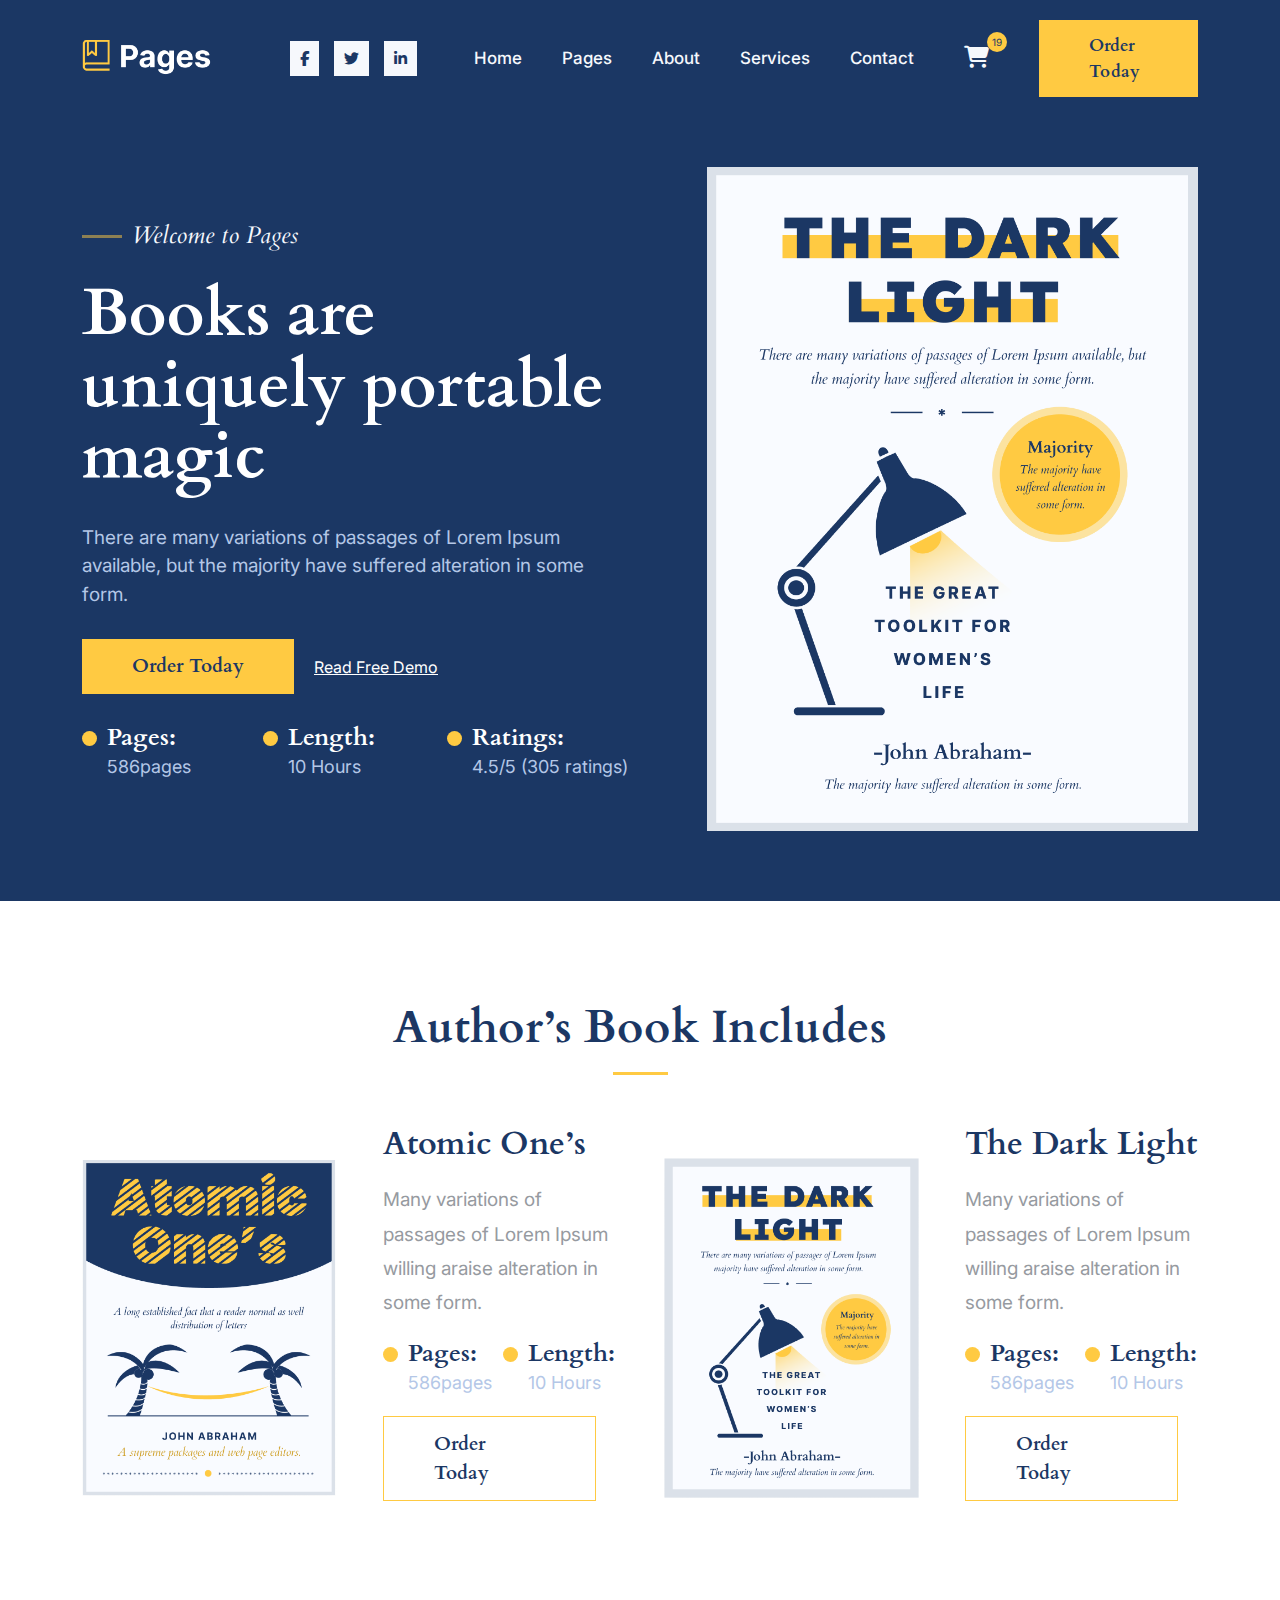
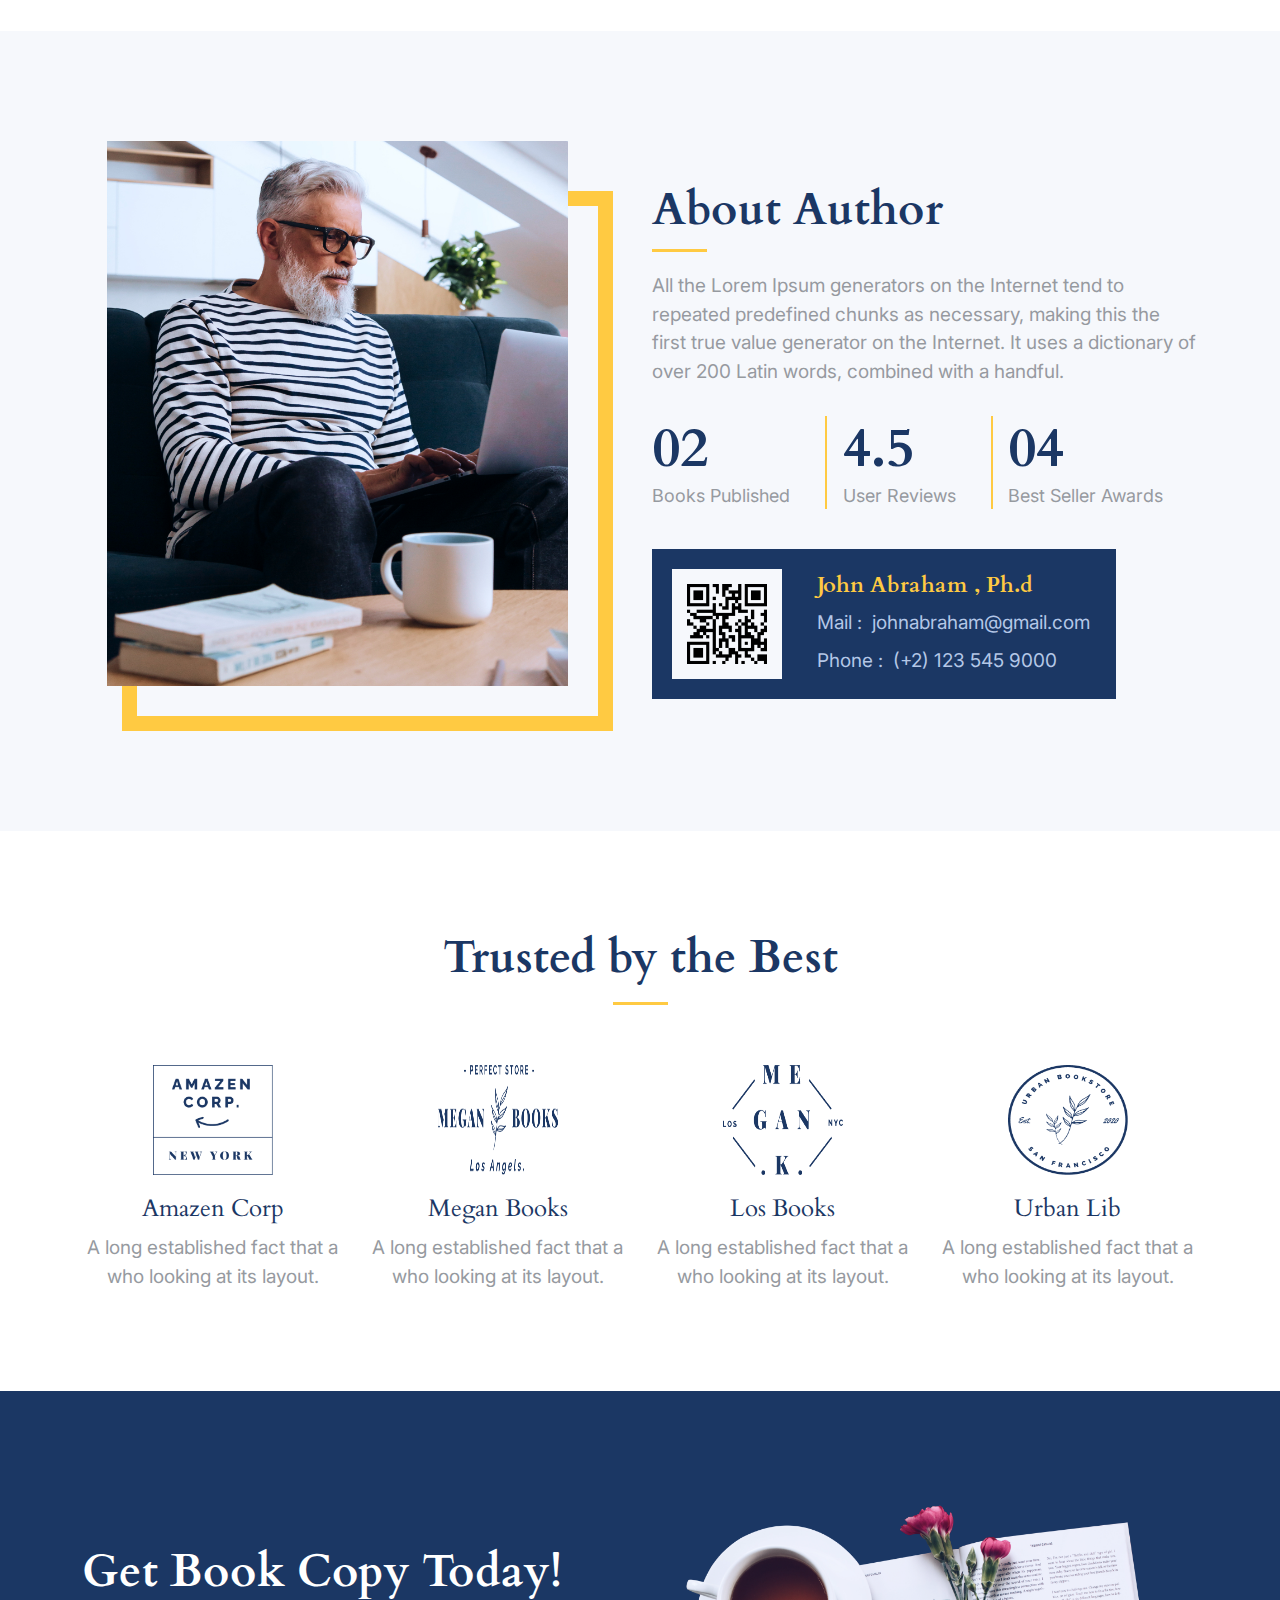
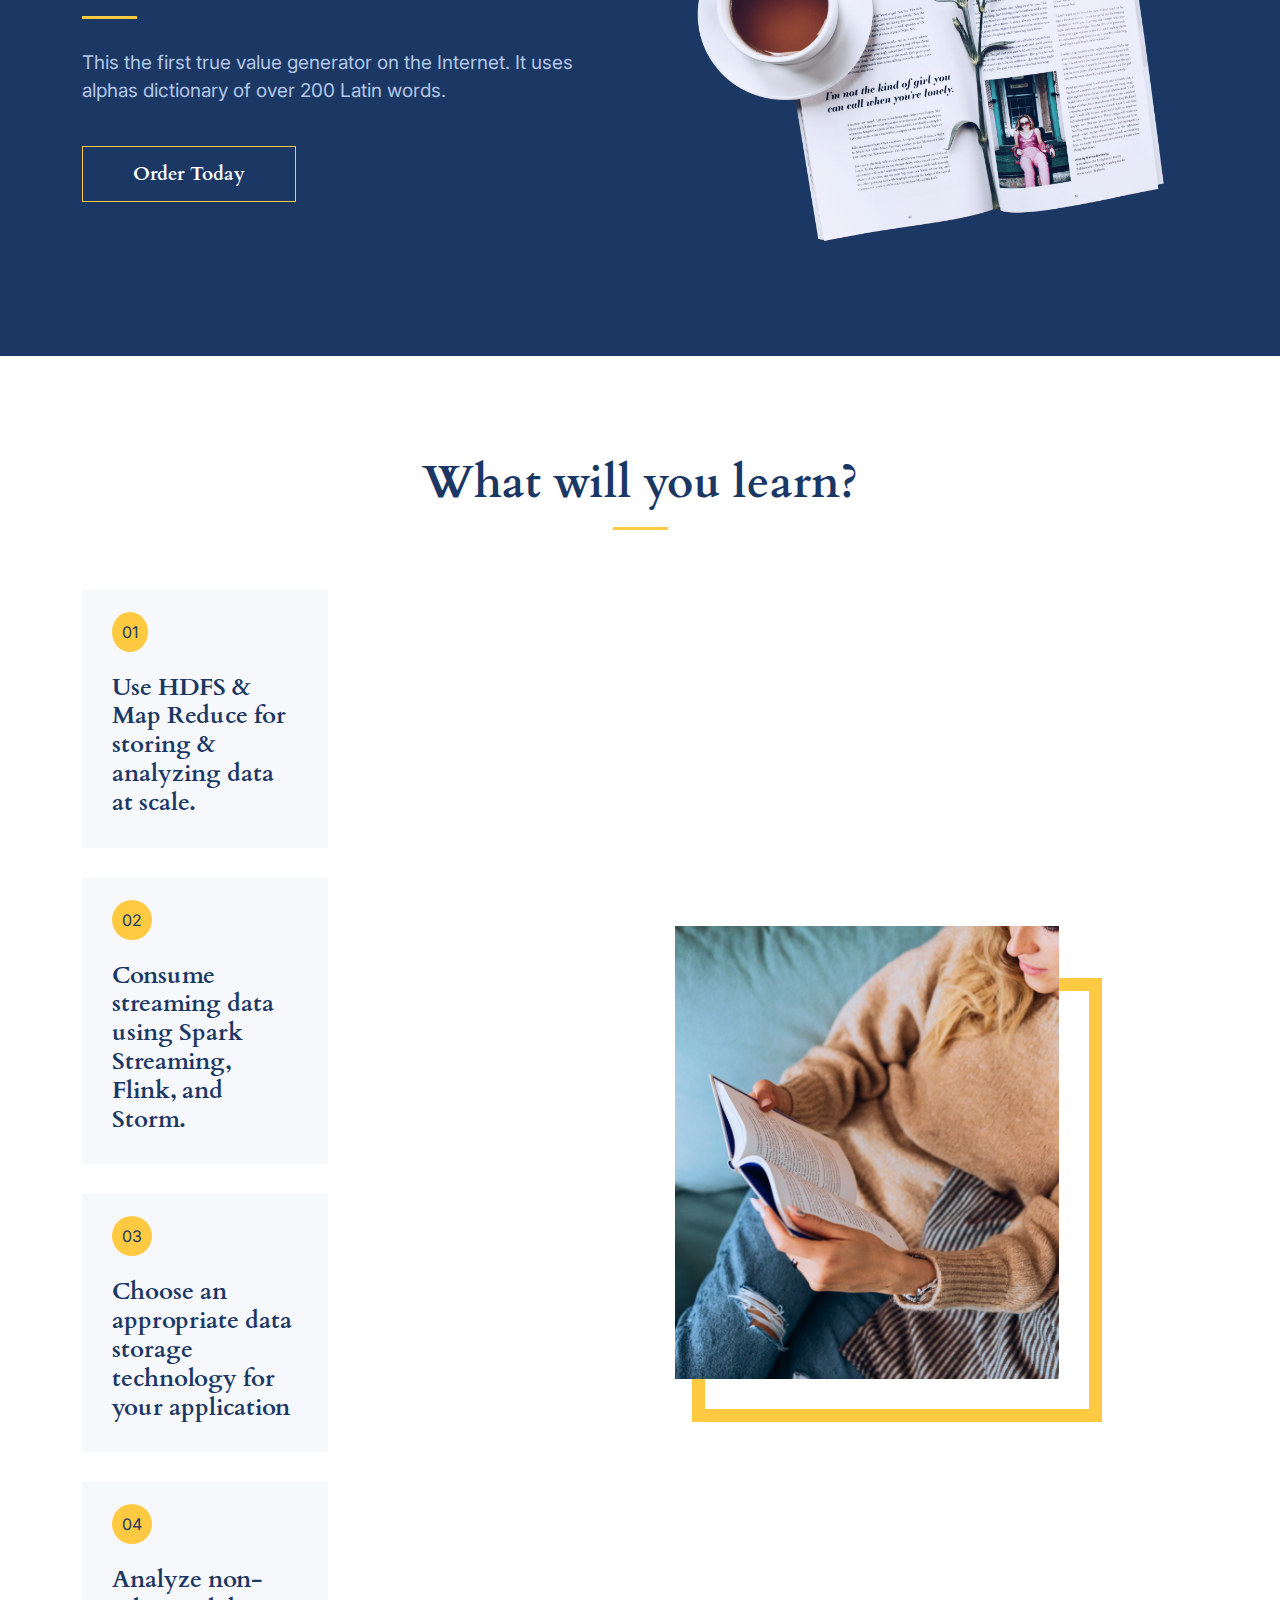
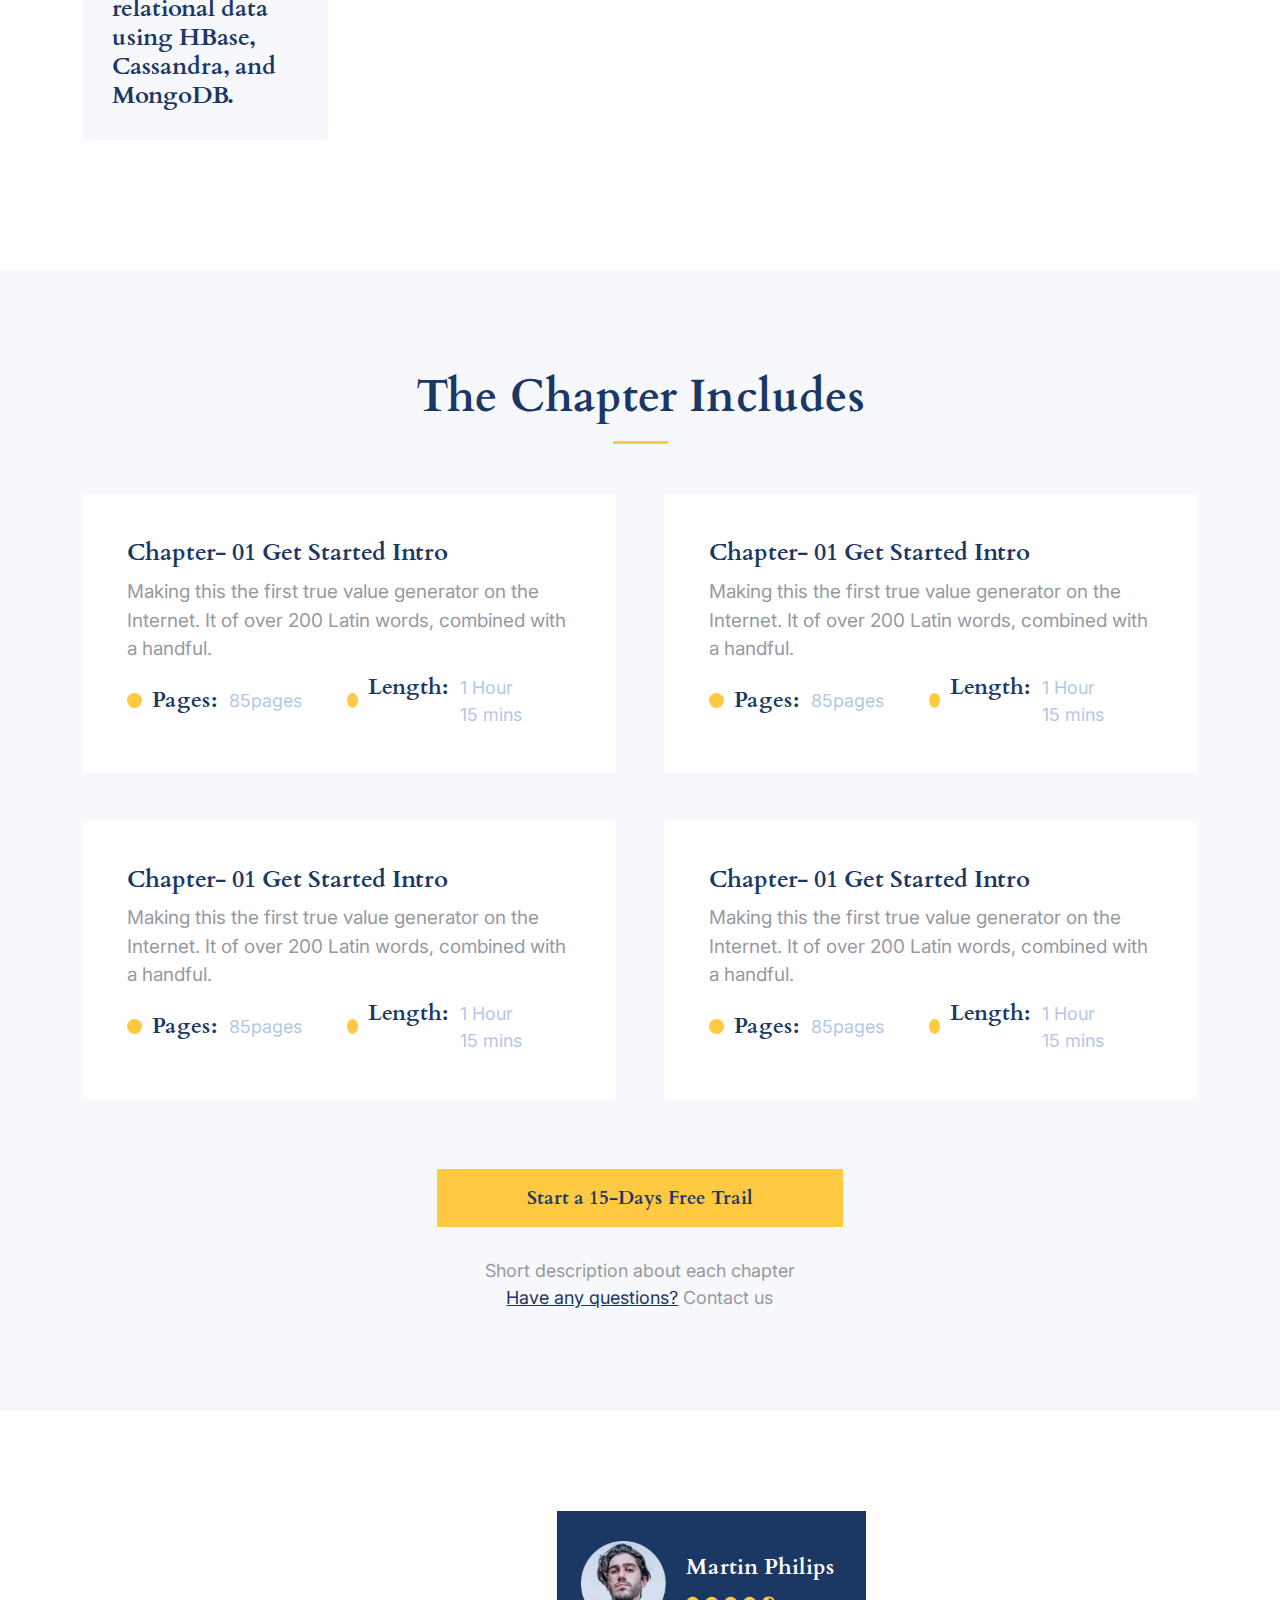
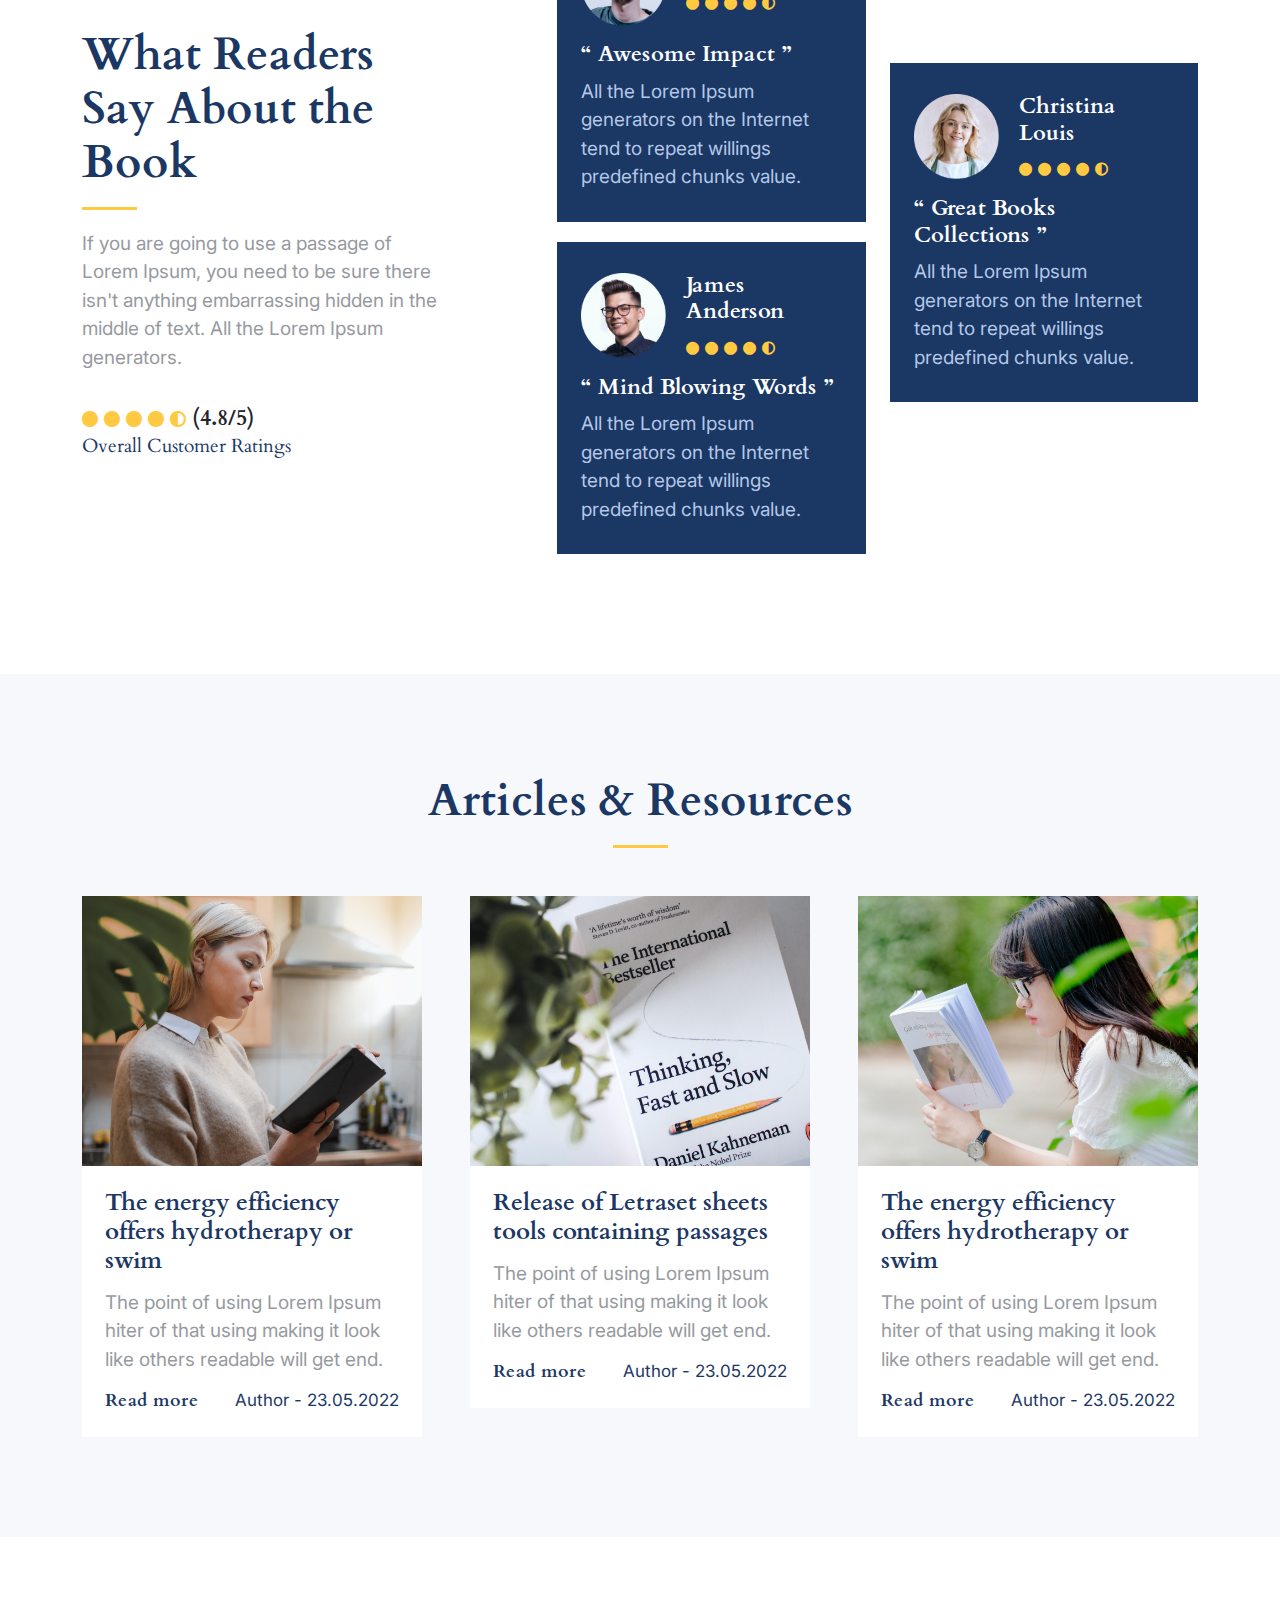
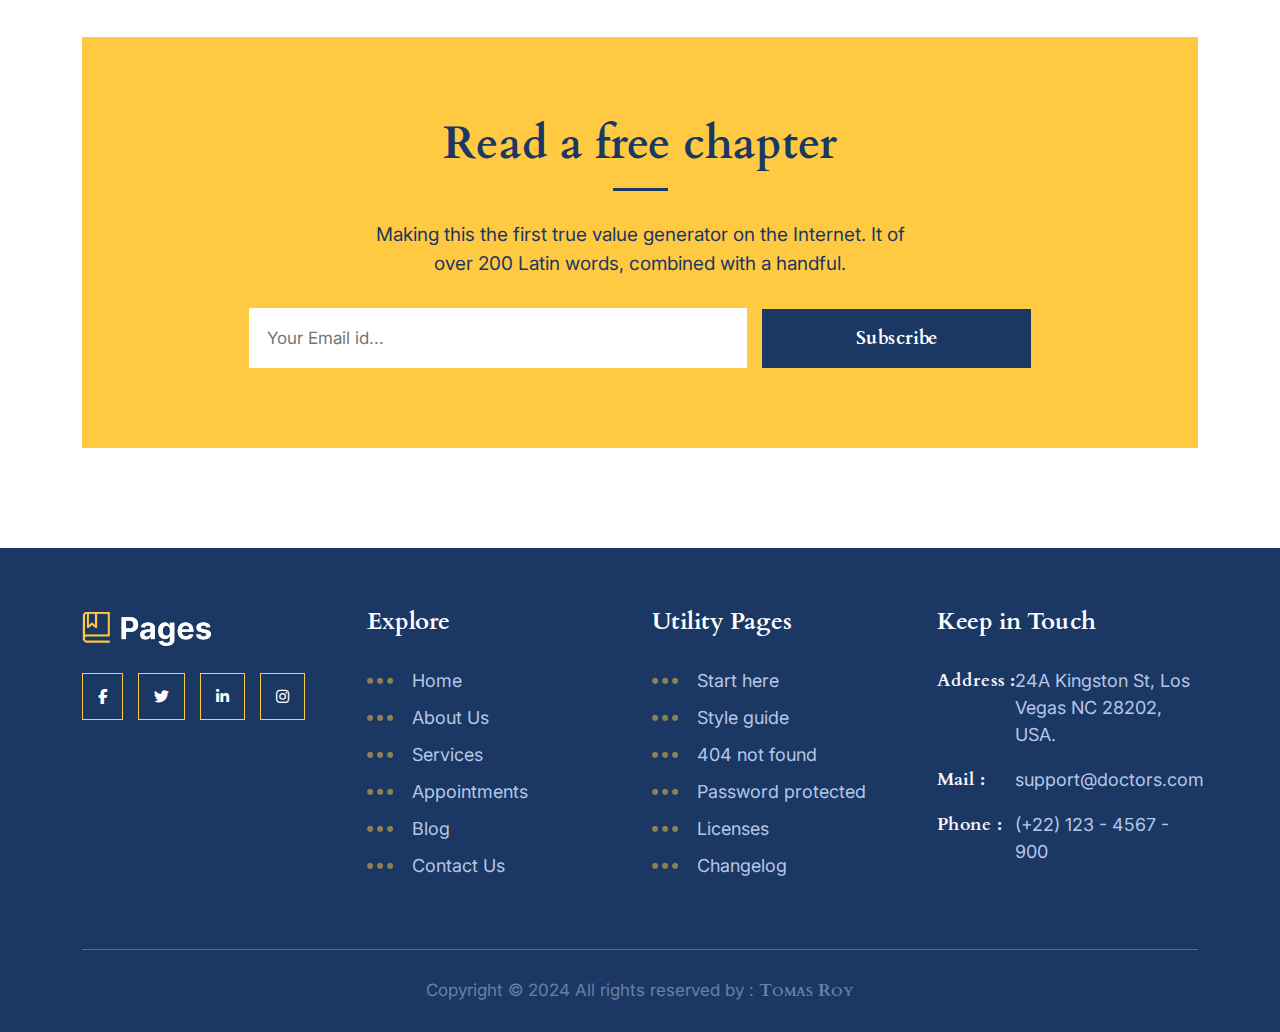
==== commit 2f3ae06b: "store page complete" ====
--- a/index.html
+++ b/index.html
@@ -55,10 +55,10 @@
                             <ul>
                                 <!-- <button class="hide"><i class="fa-solid fa-x"></i></button> -->
                                 <li><a class="active" href="index.html">Home</a></li>
-                                <li><a href="services.html">Pages</a></li>
+                                <li><a href="store.html">Pages</a></li>
                                 <li><a href="about.html">About</a></li>
-                                <li><a href="extra-sales.html">Services</a></li>
-                                <li><a href="extra-sales.html">Contact</a></li>
+                                <li><a href="service.html">Services</a></li>
+                                <li><a href="contact.html">Contact</a></li>
                                 <li>
                                     <button class="cart-button">
                                         <i class="fa-solid fa-cart-shopping"></i>
@@ -67,7 +67,7 @@
                                 </li>
                                 
                                 <li>
-                                    <a class="header-button" href="free-guide.html">Order Today</a>
+                                    <a class="header-button" href="#">Order Today</a>
                                 </li>
                             </ul>
                         </nav>
@@ -167,7 +167,7 @@
                     </div>
                     <div class="col-md-12">
                         <div class="includes-bottom">
-                            <div class="row">
+                            <div class="row g-5">
                                 <div class="col-md-6">
                                     <div class="row align-items-center">
                                         <div class="col-md-6">
--- a/assets/css/style.css
+++ b/assets/css/style.css
@@ -117,7 +117,7 @@
 }
 .header-button {
 	background: var(--color02);
-	padding: 13px 30px;
+	padding: 13px 50px;
     transition: .3s;
     color: var(--color01) !important;
     font-size: 19px;
@@ -261,6 +261,9 @@
 	height: 100%;
 	width: 100%;
 }
+.includes-book-details {
+	margin-left: 22px;
+}
 .includes-book-details h3{
     font-size: 32px;
     font-weight: 700;
@@ -831,6 +834,194 @@
 .footer-bottom-text h3 a:hover{
     color: var(--color03);
 }
+
+
+
+
+
+  /*****************************/
+ /******** About Page CSS *****/
+/*****************************/
+.about-page .background-area-main {
+	padding: 100px 0px 100px 0px;
+}
+.background-main-text .section-title {
+	color: var(--color06);
+	font-size: 50px;
+	margin-bottom: 50px;
+}
+.background-main-text p{
+	color: var(--color04);
+	width: 50%;
+    margin: auto;
+    text-align: center;
+}
+
+
+.about-page-author-area-main{
+    background: var(--color03);
+}
+.about-page-author-details-box {
+	background: var(--color06);
+	padding: 40px 45px;
+}
+.about-page-author-image {
+	margin-bottom: 65px;
+}
+.about-page-author-image img{
+    height: 100%;
+    width: 100%;
+}
+.about-single-box {
+	display: flex;
+	margin: 10px 0;
+}
+.about-single-box h4{
+    font-size: 24px;
+    font-weight: 700;
+    color: var(--color01);
+    width: 50%;
+}
+.about-single-box span{
+    font-size: 19px;
+    font-weight: 400;
+    color: var(--color05);
+    width: 50%;
+}
+.about-single-box span ul{
+    justify-content: flex-start;
+}
+.about-single-box span ul li a i {
+	background: transparent;
+}
+.about-page-author-area-main .about-author-details {
+	margin: 0 60px;
+}
+.about-page-author-area-main .header-button {
+	padding: 13px 60px;
+}
+.about-page-author-area-main .header-button:hover {
+	background: var(--color01);
+	color: var(--color06) !important;
+}
+
+.story-area-box .section-title{
+    text-align: start;
+    margin-bottom: 50px;
+}
+.story-area-box .section-title::after {
+	right: unset;
+}
+.story-area-box > p {
+	color: var(--color05);
+	width: 95%;
+	margin-bottom: 45px;
+}
+.story-area-box img{
+    height: 100%;
+    width: 100%;
+}
+
+
+.awards-box {
+	display: flex;
+	margin-left: 50px;
+	margin-bottom: 45px;
+}
+.awards-box:last-child {
+    margin-bottom: 0;
+  }
+.awards-box span {
+	height: 60px;
+	width: 85px;
+	background: var(--color02);
+	display: flex;
+	align-items: center;
+	justify-content: center;
+	font-family: "Cardo", serif;
+	font-size: 30px;
+	font-weight: 700;
+    position: relative;
+}
+
+
+.awards-box span::after {
+	position: absolute;
+	content: "-------";
+	z-index: -99;
+	bottom: -72px;
+	transform: rotate(90deg);
+	right: -25px;
+}
+.awards-box .not-after:after {
+    content: "";
+}
+.awards-box li {
+	margin-left: 55px;
+	list-style: none;
+}
+.awards-box li h4{
+    color: var(--color01);
+    font-size: 24px;
+    font-weight: 700;
+    margin-bottom: 15px;
+}
+.awards-box li p {
+	color: var(--color05);
+}
+.about-page.includes-area-main{
+    background: var(--color03);
+}
+
+
+  /*****************************/
+ /****** Store Page CSS *******/
+/*****************************/
+.store-page .includes-book-image {
+	background: var(--color03);
+}
+.store-page .includes-book-image img {
+	height: 100%;
+	width: 100%;
+	padding: 40px 45px;
+}
+.store-page .includes-book-image{
+    position: relative;
+    margin-bottom: 20px;
+}
+.store-page .includes-book-image .book-extra-icon img {
+	height: 100%;
+	width: 80%;
+}
+.store-page .includes-book-image .book-extra-icon {
+	position: absolute;
+	bottom: -25px;
+	right: -70px;
+}
+.store-page .includes-book-details {
+	margin-left: 0px;
+}
+.book-details-title{
+    display: flex;
+    justify-content: space-between;
+    align-items: center;
+    margin-bottom: 10px;
+}
+.book-details-title h3{
+    margin-bottom: 0;
+}
+.book-details-title span {
+	font-size: 22px;
+	font-weight: 700;
+	color: var(--color02);
+}
+.store-page .background-button {
+	margin-bottom: 0px;
+}
+
+
+
+
   /*****************************/
  /******** Default CSS ********/
 /*****************************/
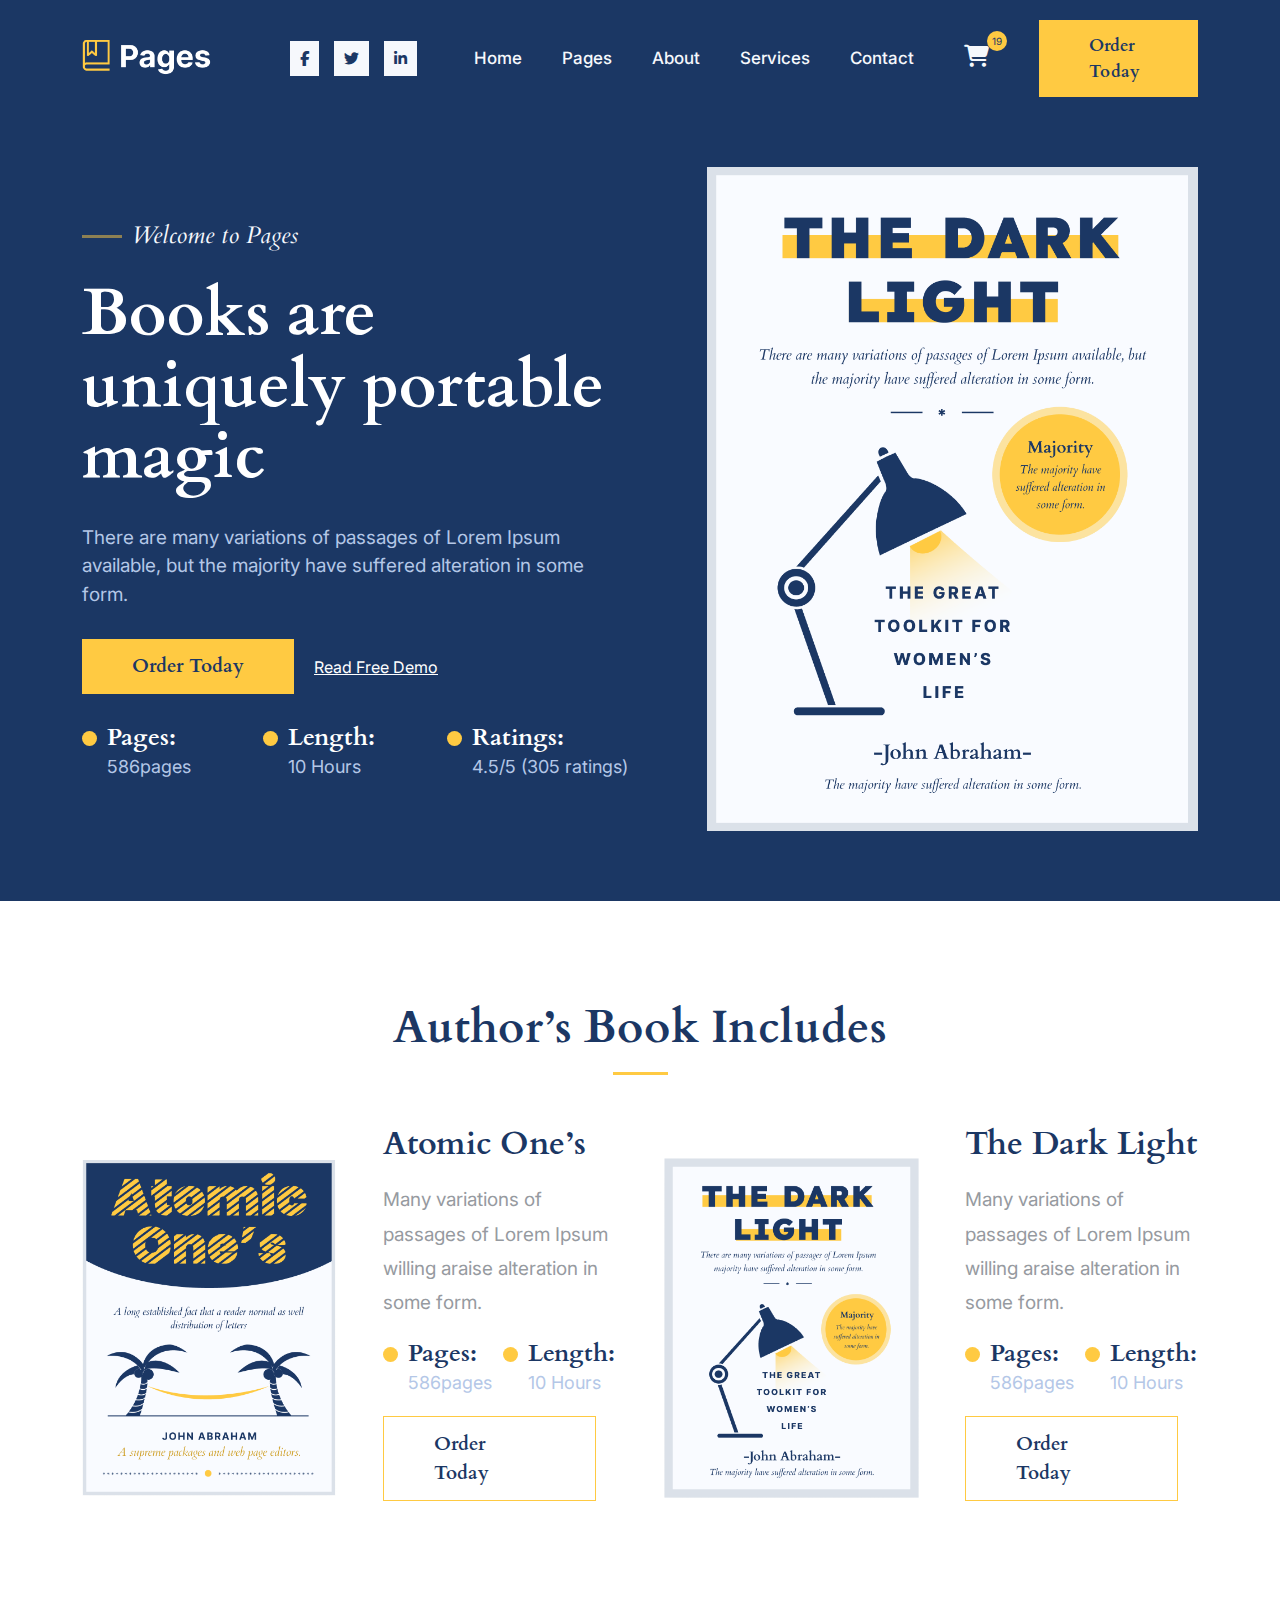
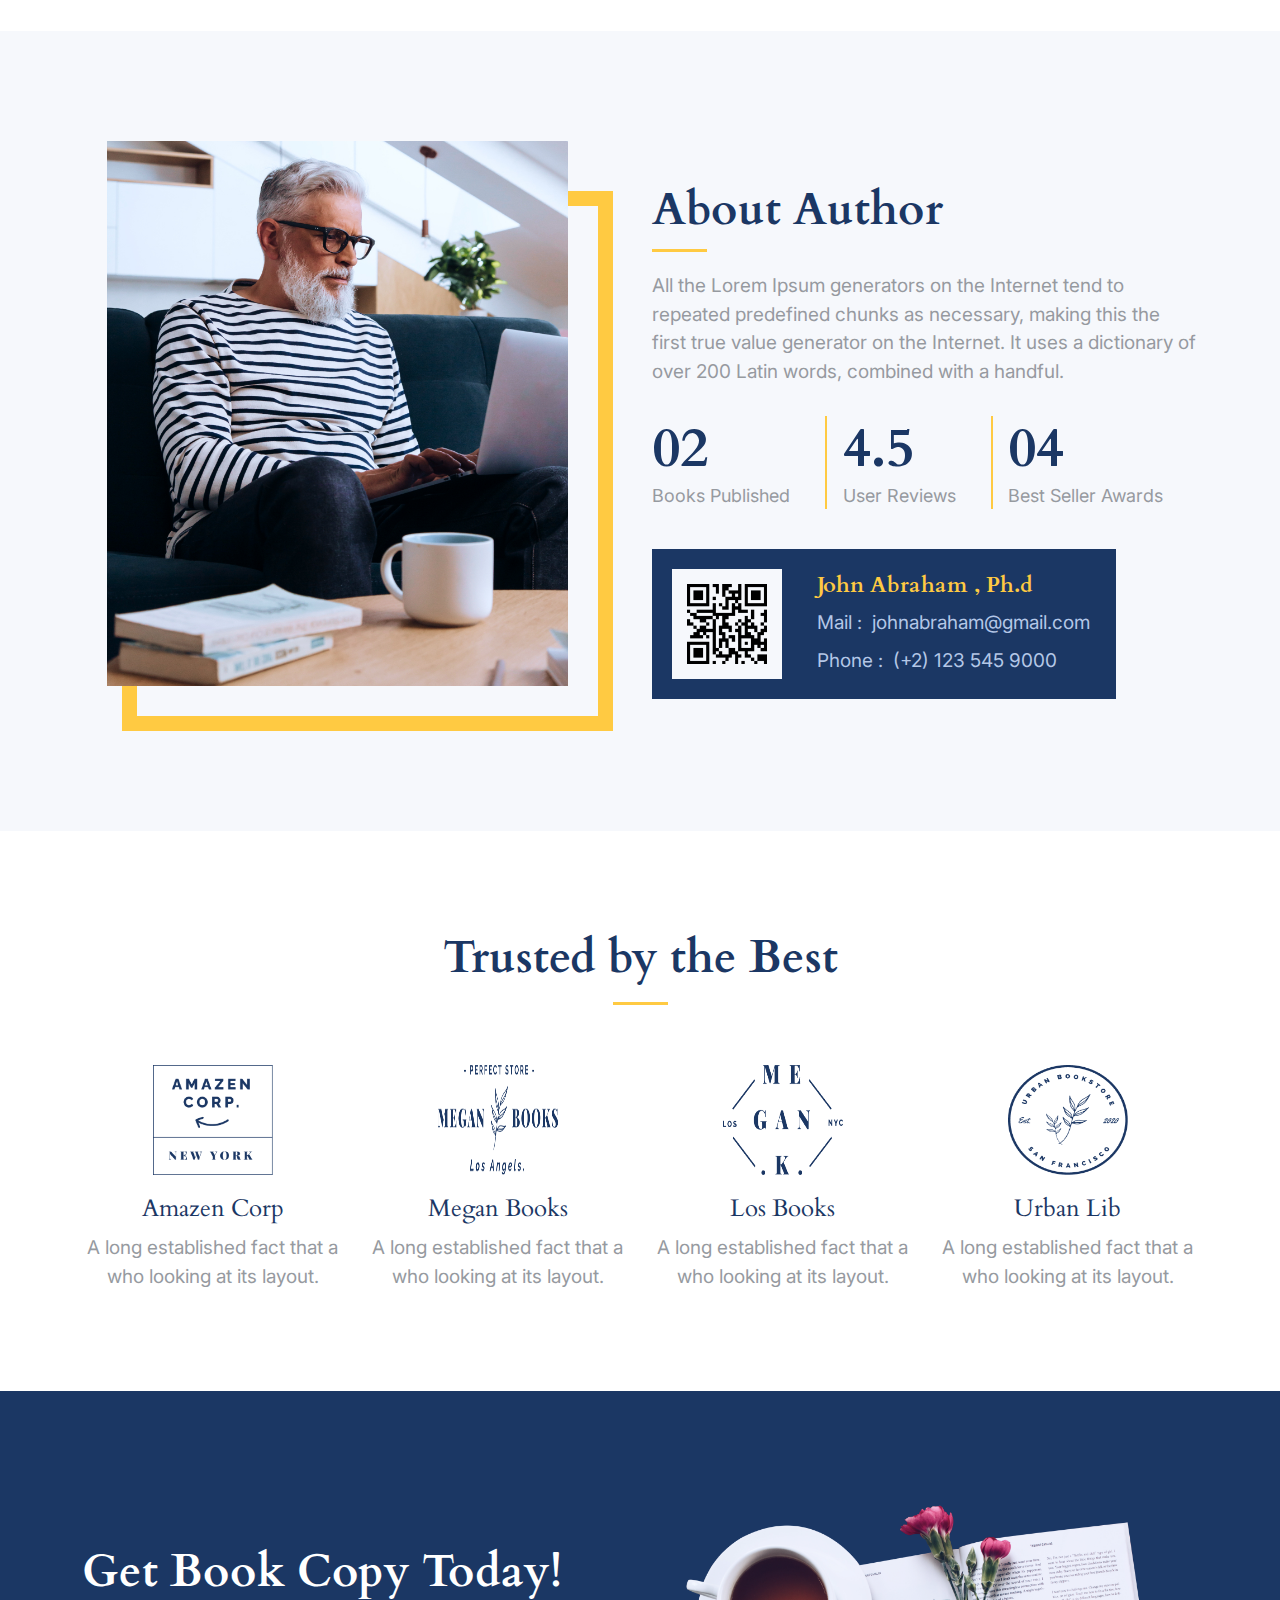
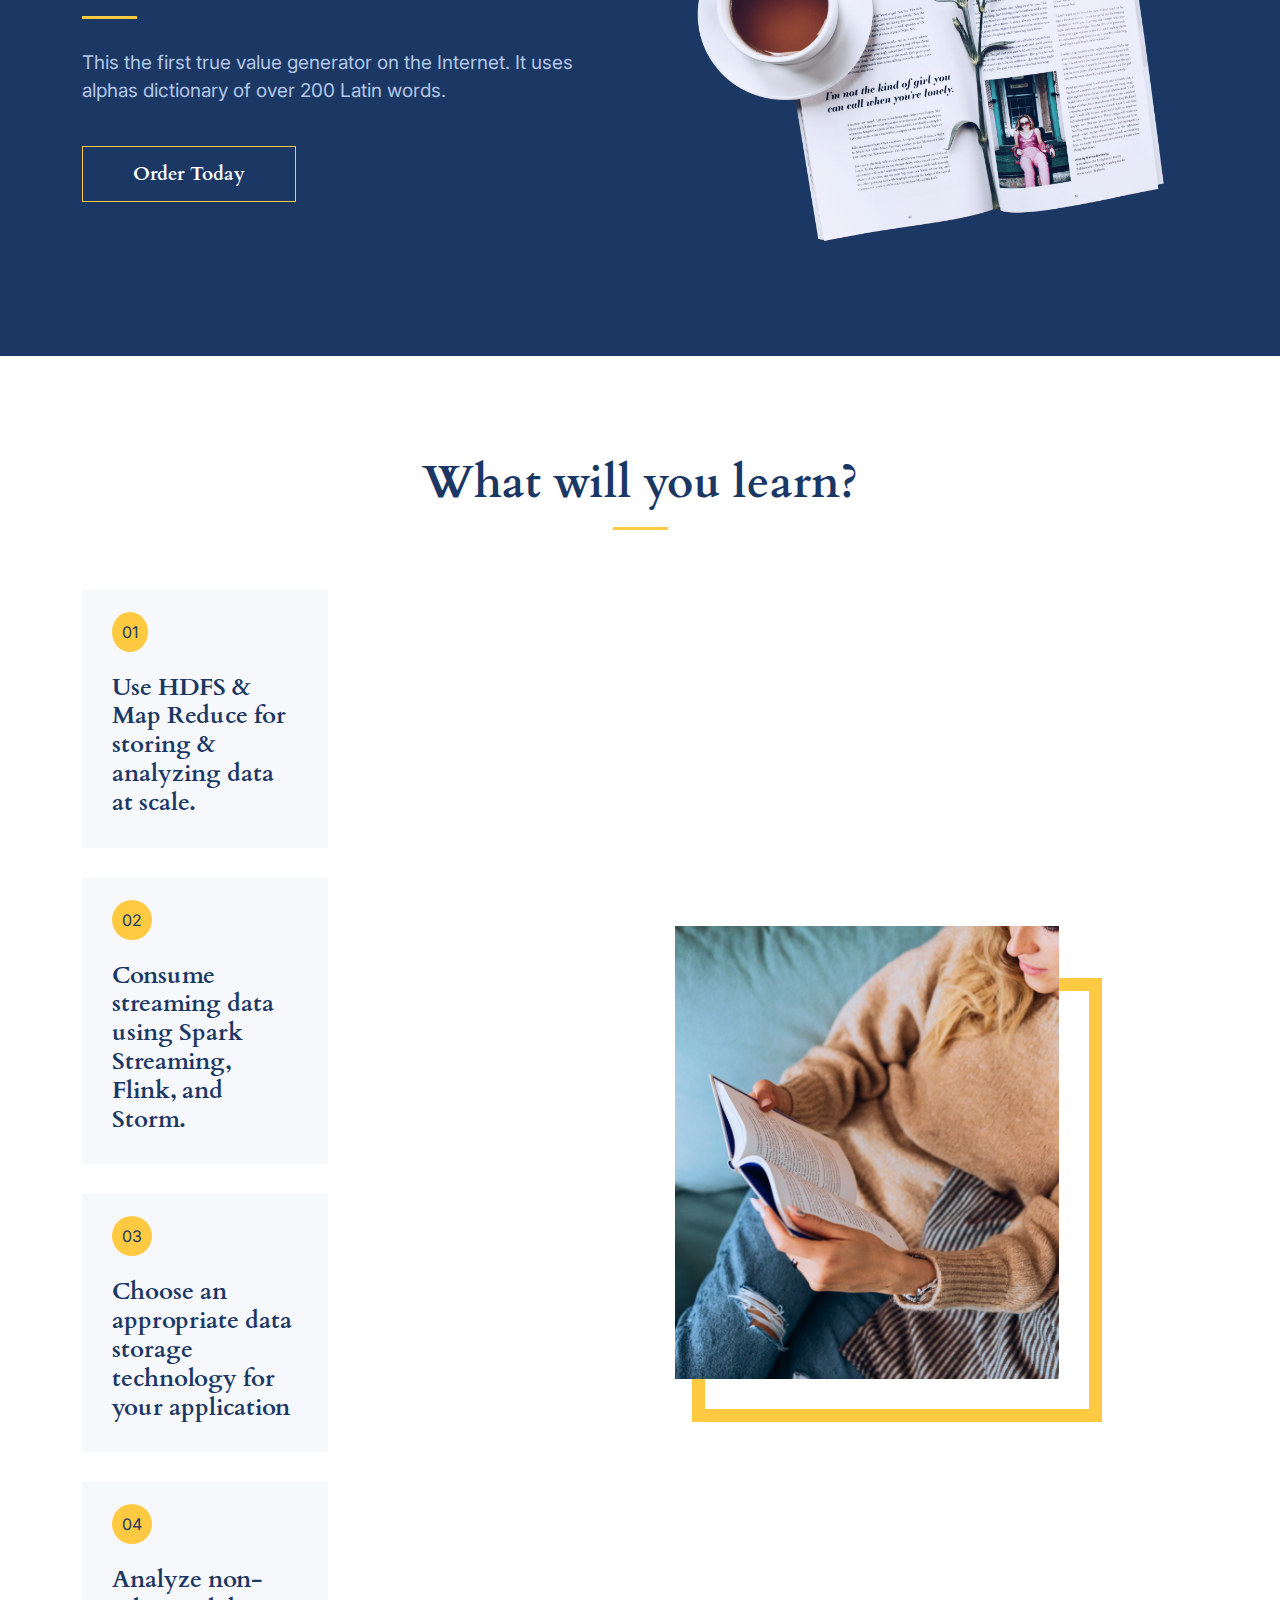
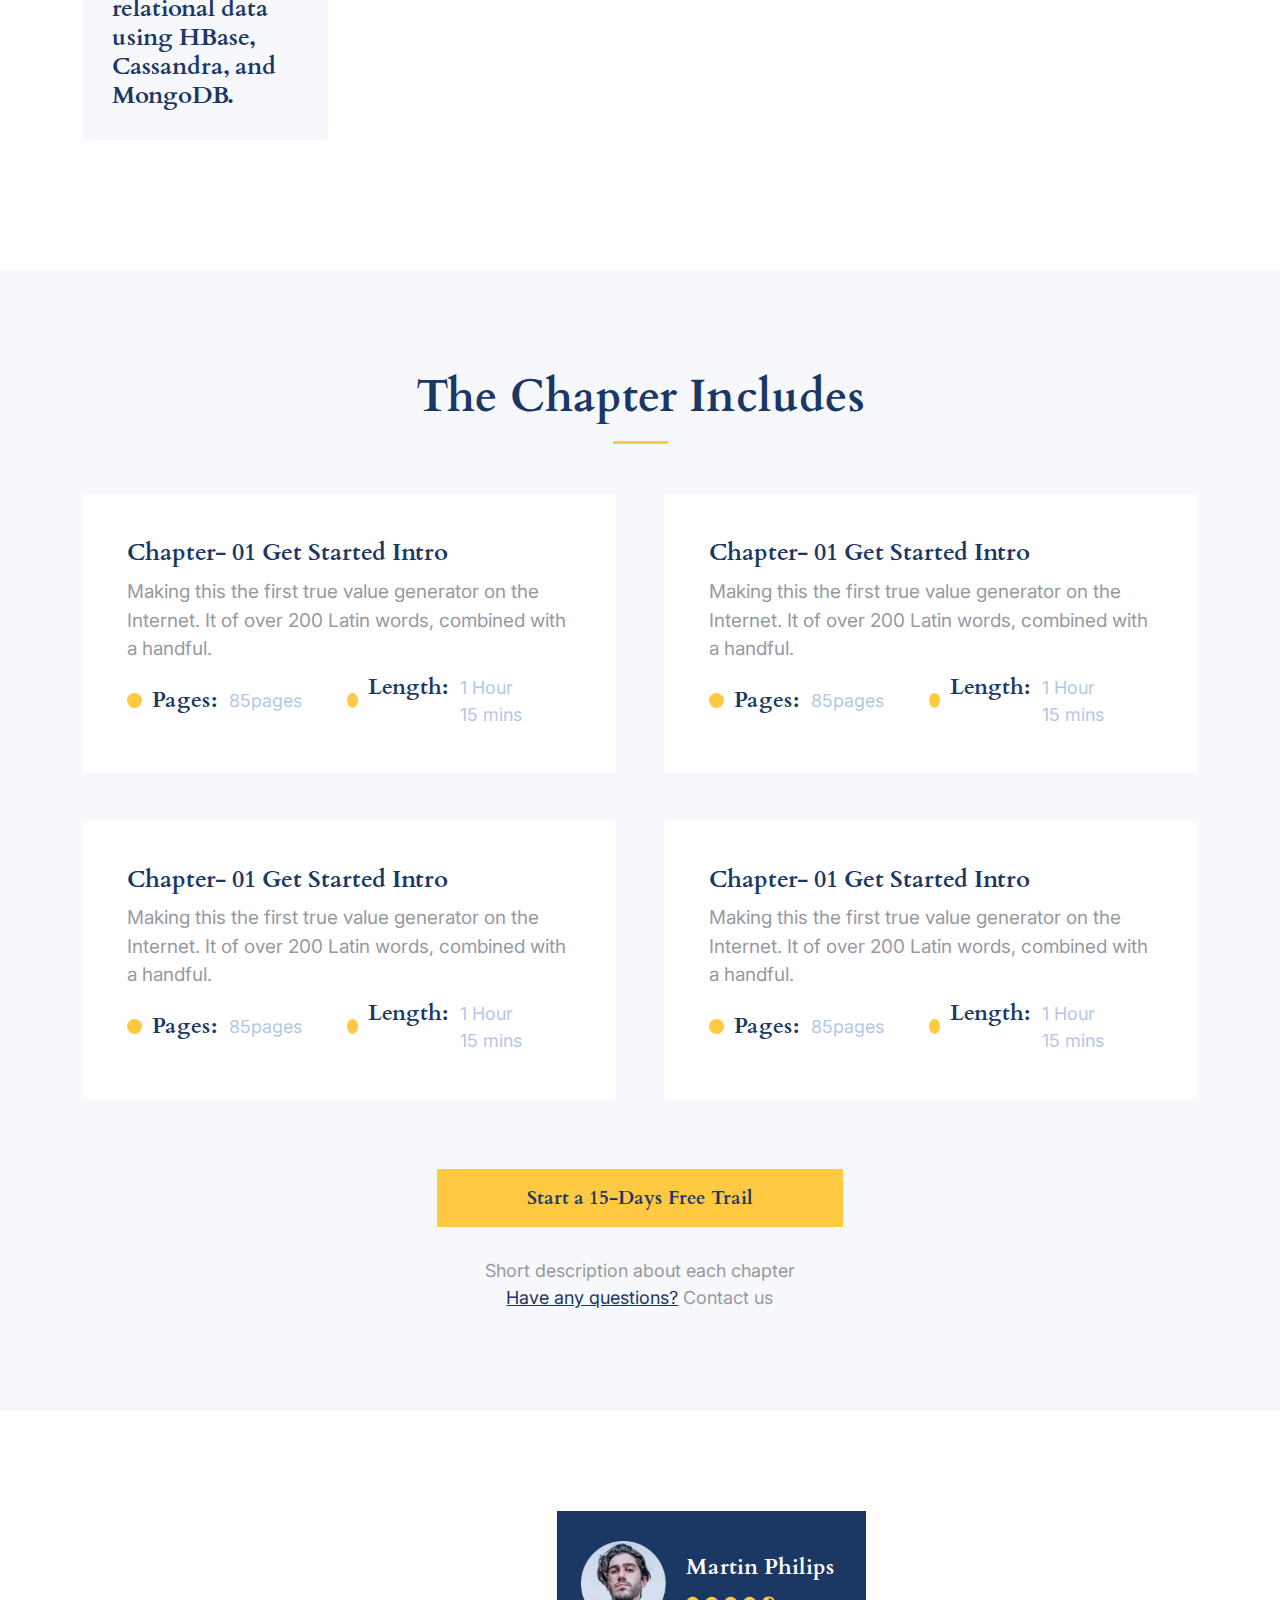
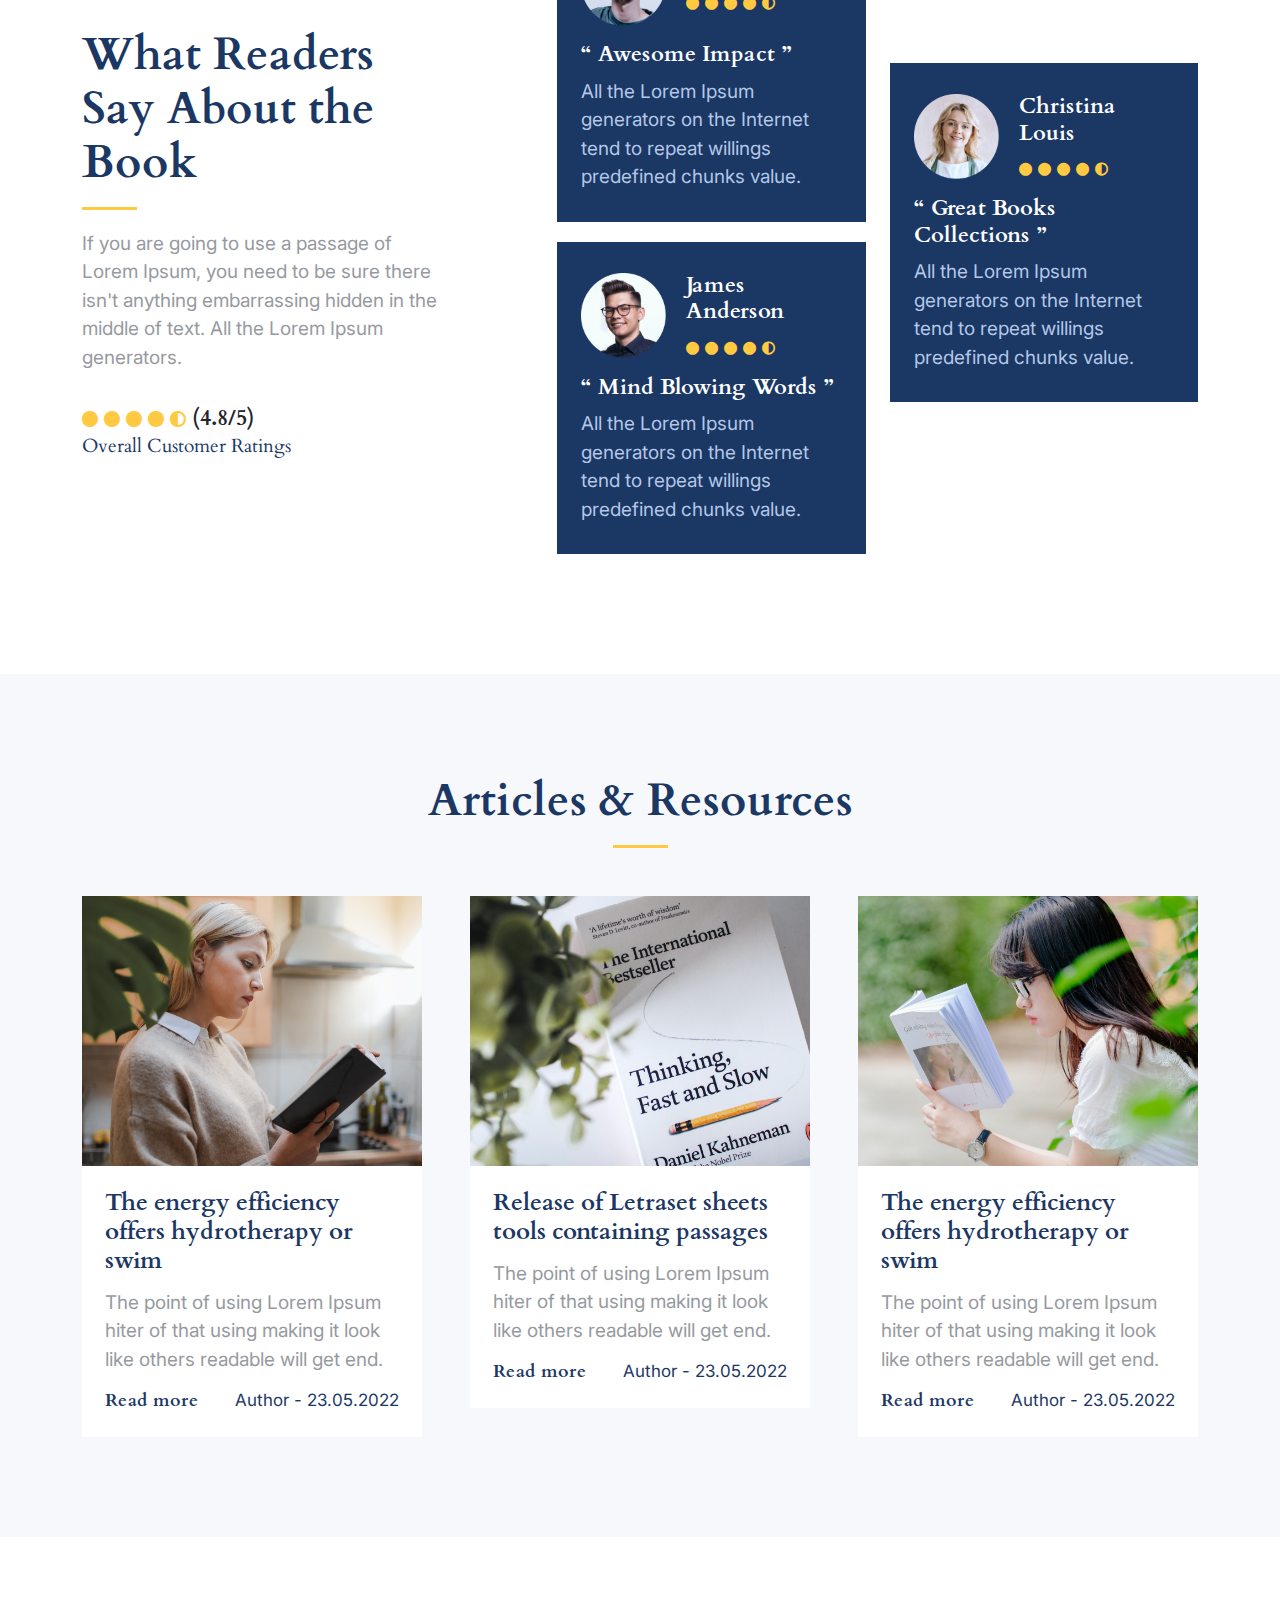
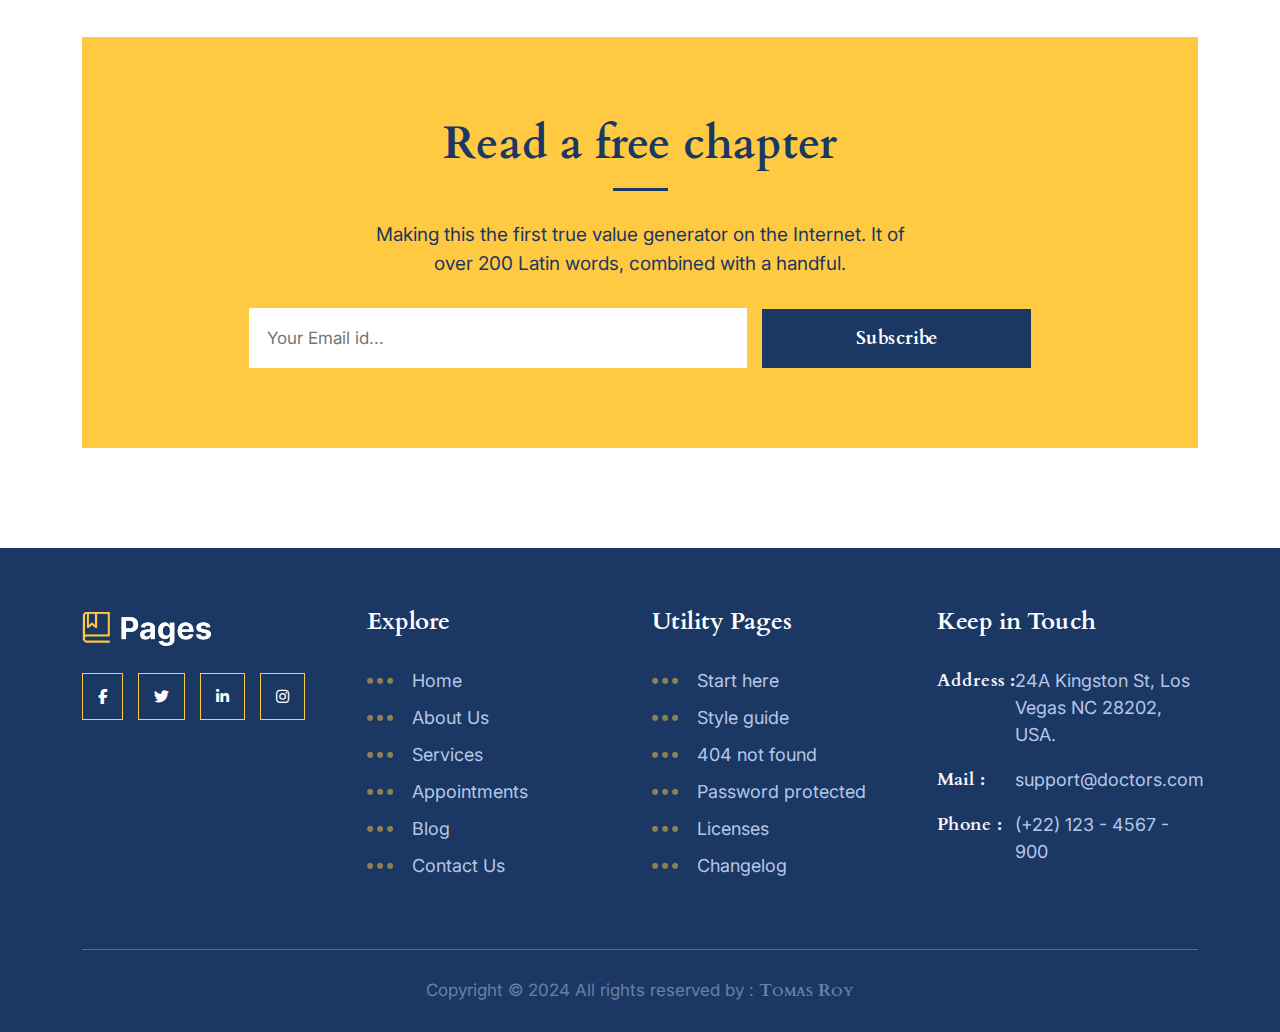
==== commit 498dd0da: "single-product" ====
--- a/index.html
+++ b/index.html
@@ -61,7 +61,7 @@
                                 <li><a href="contact.html">Contact</a></li>
                                 <li>
                                     <button class="cart-button">
-                                        <i class="fa-solid fa-cart-shopping"></i>
+                                        <a href="single-product .html"><i class="fa-solid fa-cart-shopping"></i></a>
                                         <span class="cart-num">19</span>
                                     </button>
                                 </li>
--- a/assets/css/style.css
+++ b/assets/css/style.css
@@ -1019,8 +1019,55 @@
 	margin-bottom: 0px;
 }
 
-
-
+  /************************************/
+ /******** Single Product CSS ********/
+/************************************/
+.store-page.single-product .includes-book-image {
+	margin-bottom: 0px;
+}
+.single-product .includes-book-details {
+	margin-left: 45px;
+}
+.single-product .book-details-title {
+    flex-direction: column;
+    align-items: flex-start;
+    margin-bottom: 20px;
+}
+.single-product .book-details-title h3 {
+	margin-bottom: 15px;
+}
+.single-product .book-details-title span {
+	font-size: 30px;
+	font-weight: 800;
+}
+.single-product .about-page-author-details-box {
+	background: transparent;
+	padding: 0;
+	margin-bottom: 35px;
+}
+.single-product  .about-single-box {
+	display: flex;
+	margin: 20px 0;
+	align-items: center;
+}
+.single-product .about-single-box h4 {
+	font-size: 19px;
+	font-weight: 400;
+	color: var(--color05);
+	width: 22%;
+    font-family: "Inter", serif;
+}
+.single-product .about-single-box span {
+	width: 70%;
+    font-family: "Inter", serif;
+}
+.single-product .about-single-box cotation {
+	width: 8%;
+    color: var(--color05);
+}
+.single-product .includes-book-details p {
+	margin-bottom: 30px;
+}
 
   /*****************************/
  /******** Default CSS ********/
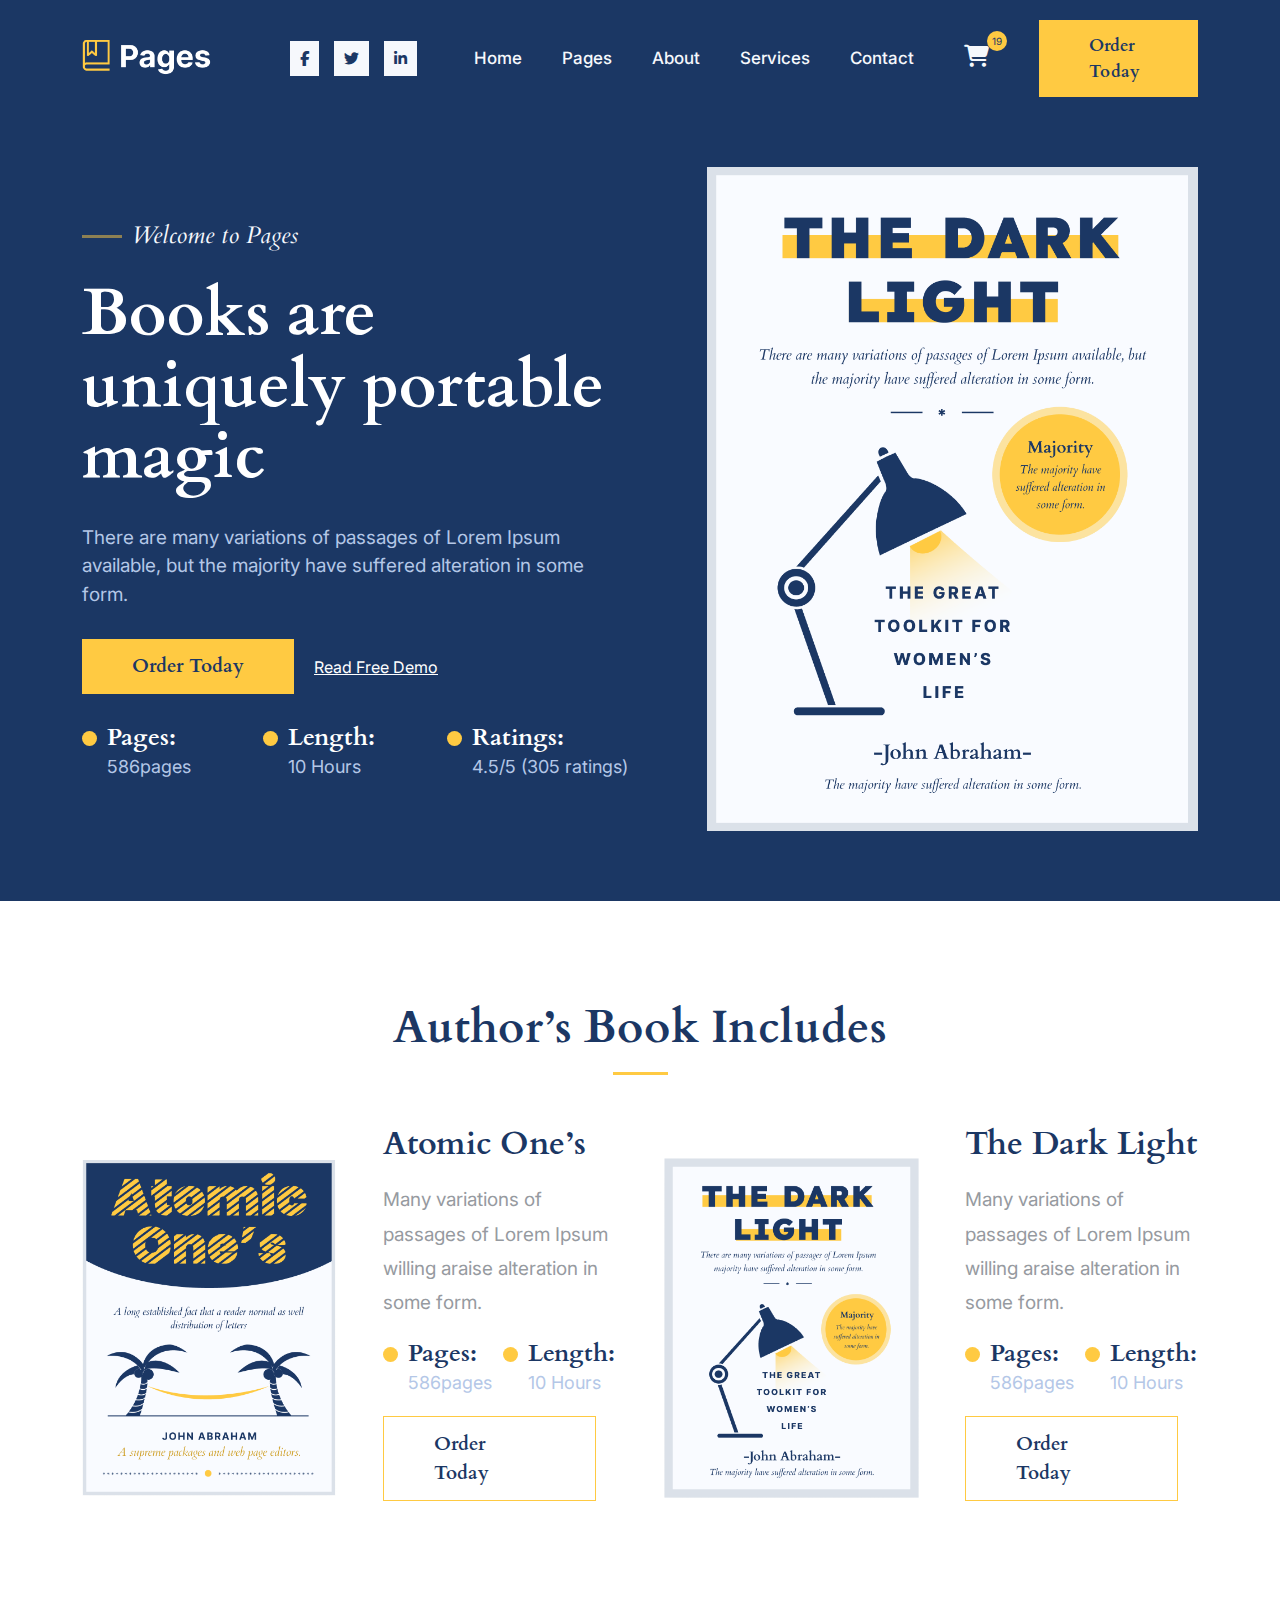
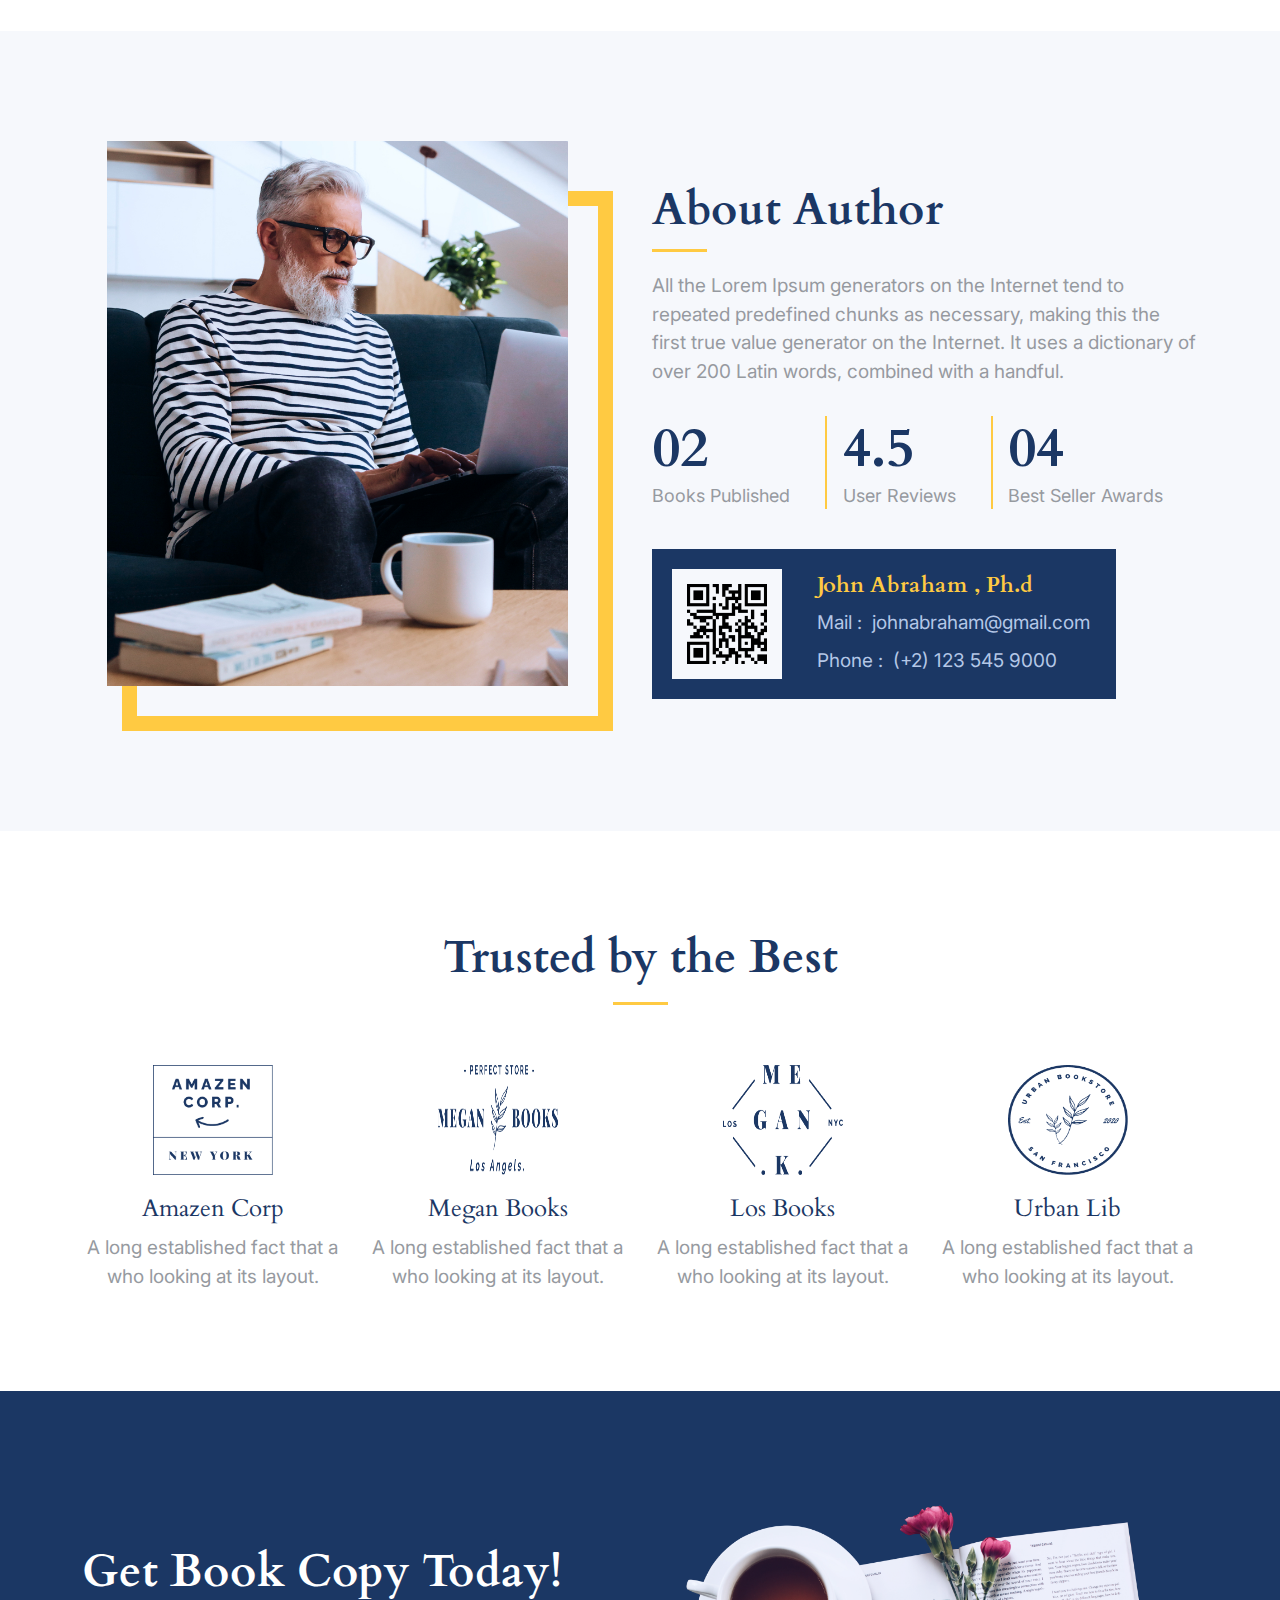
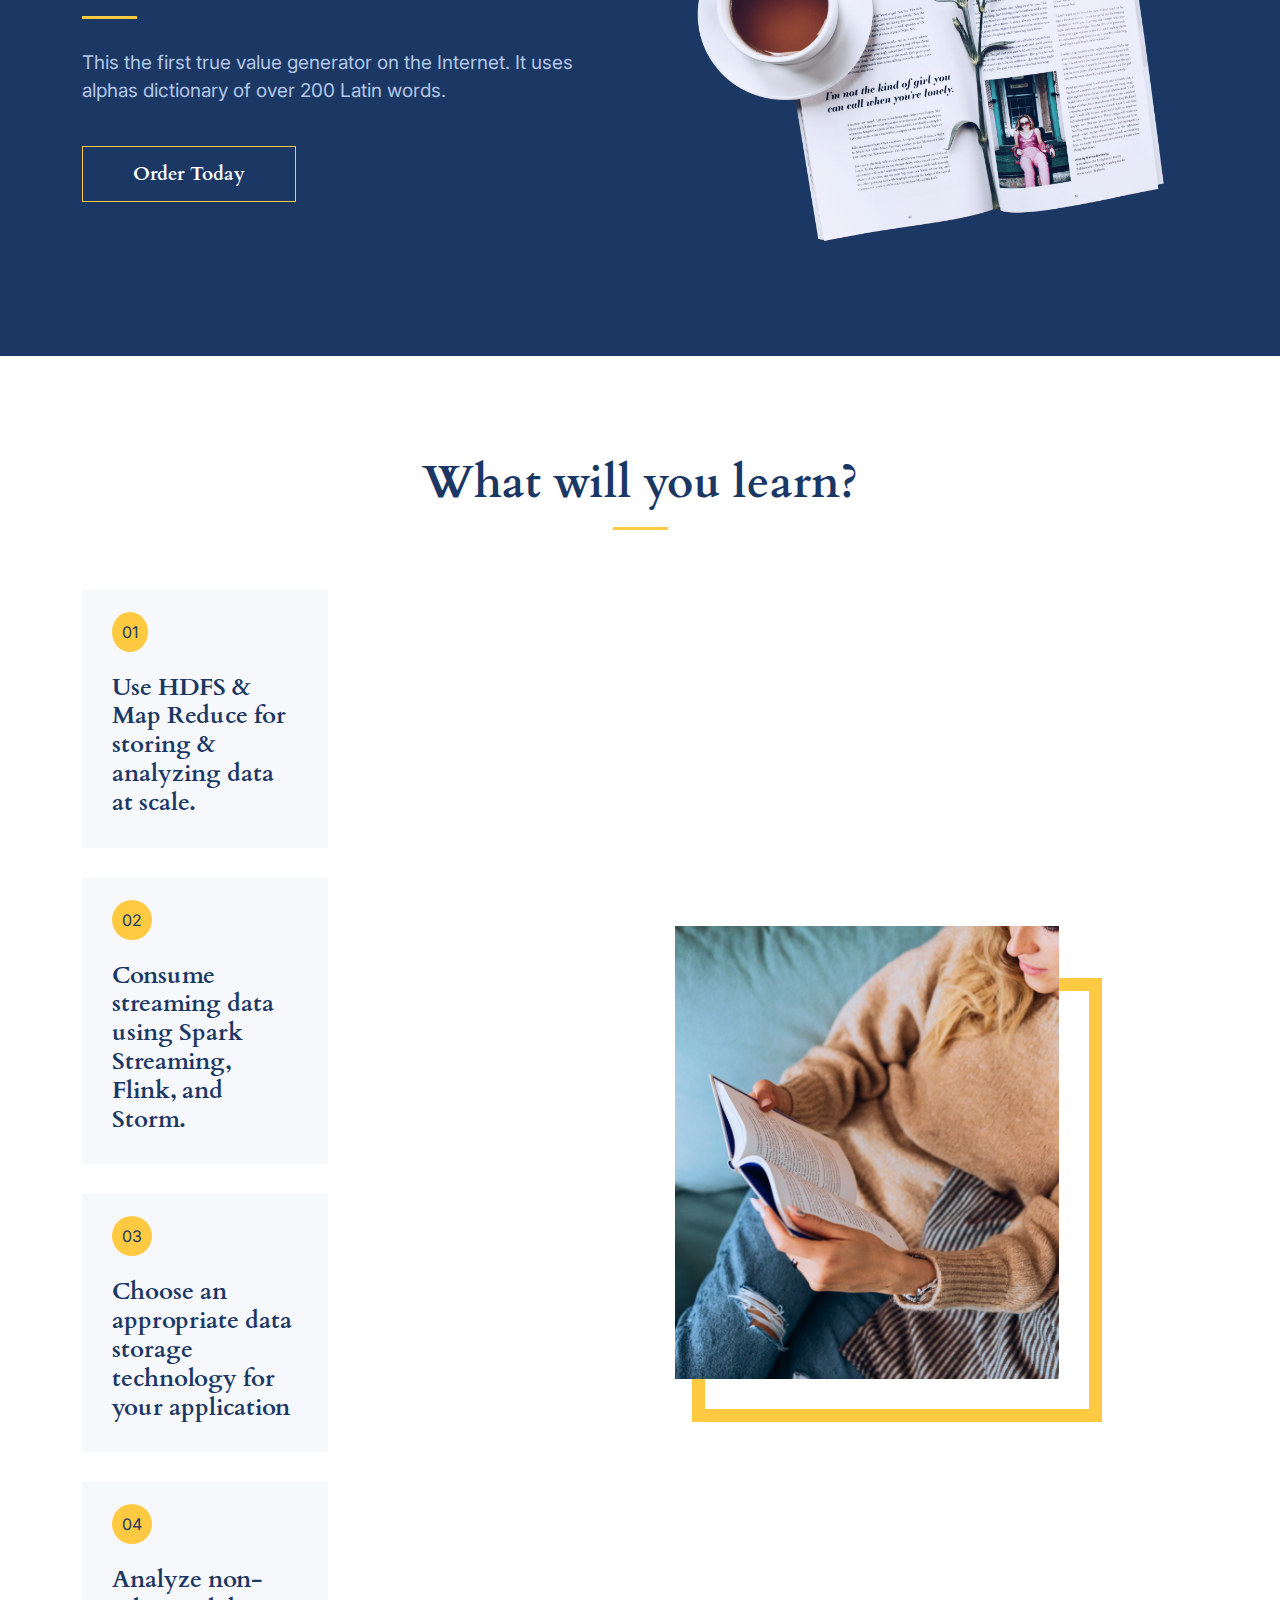
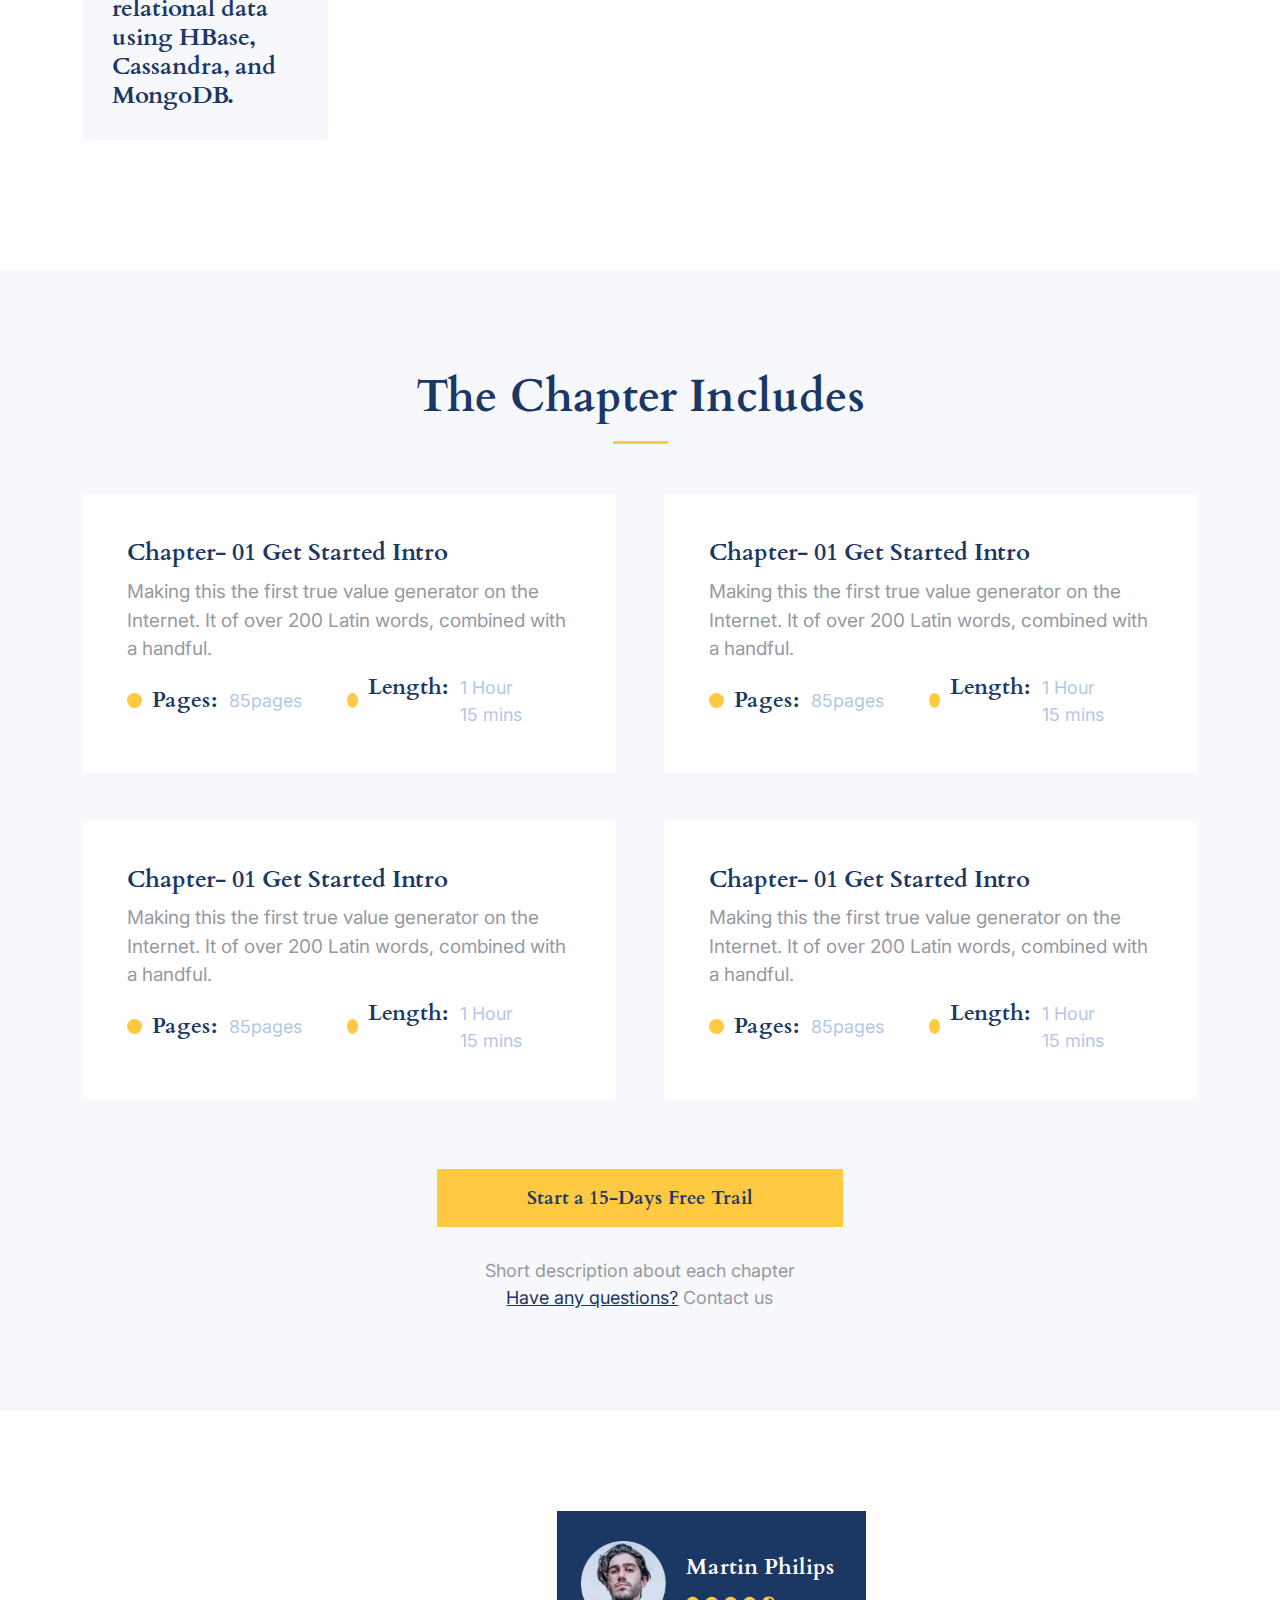
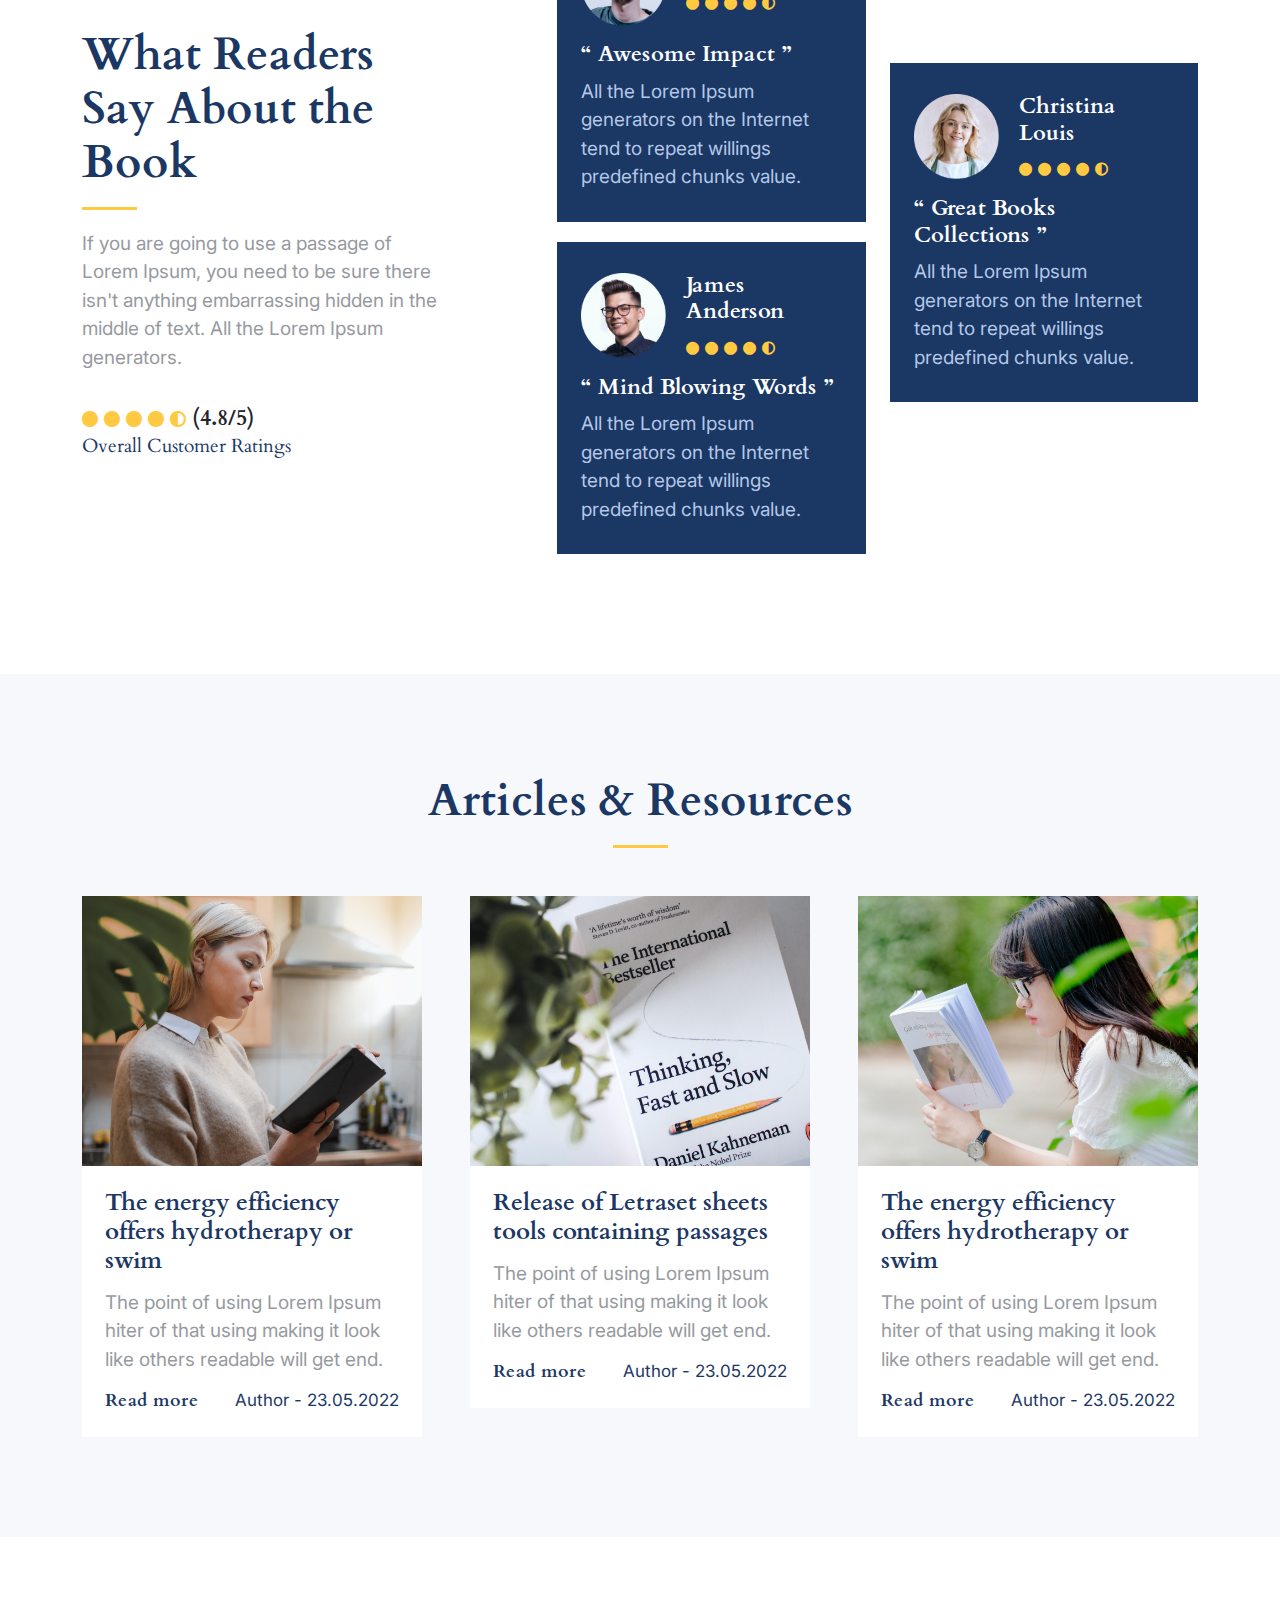
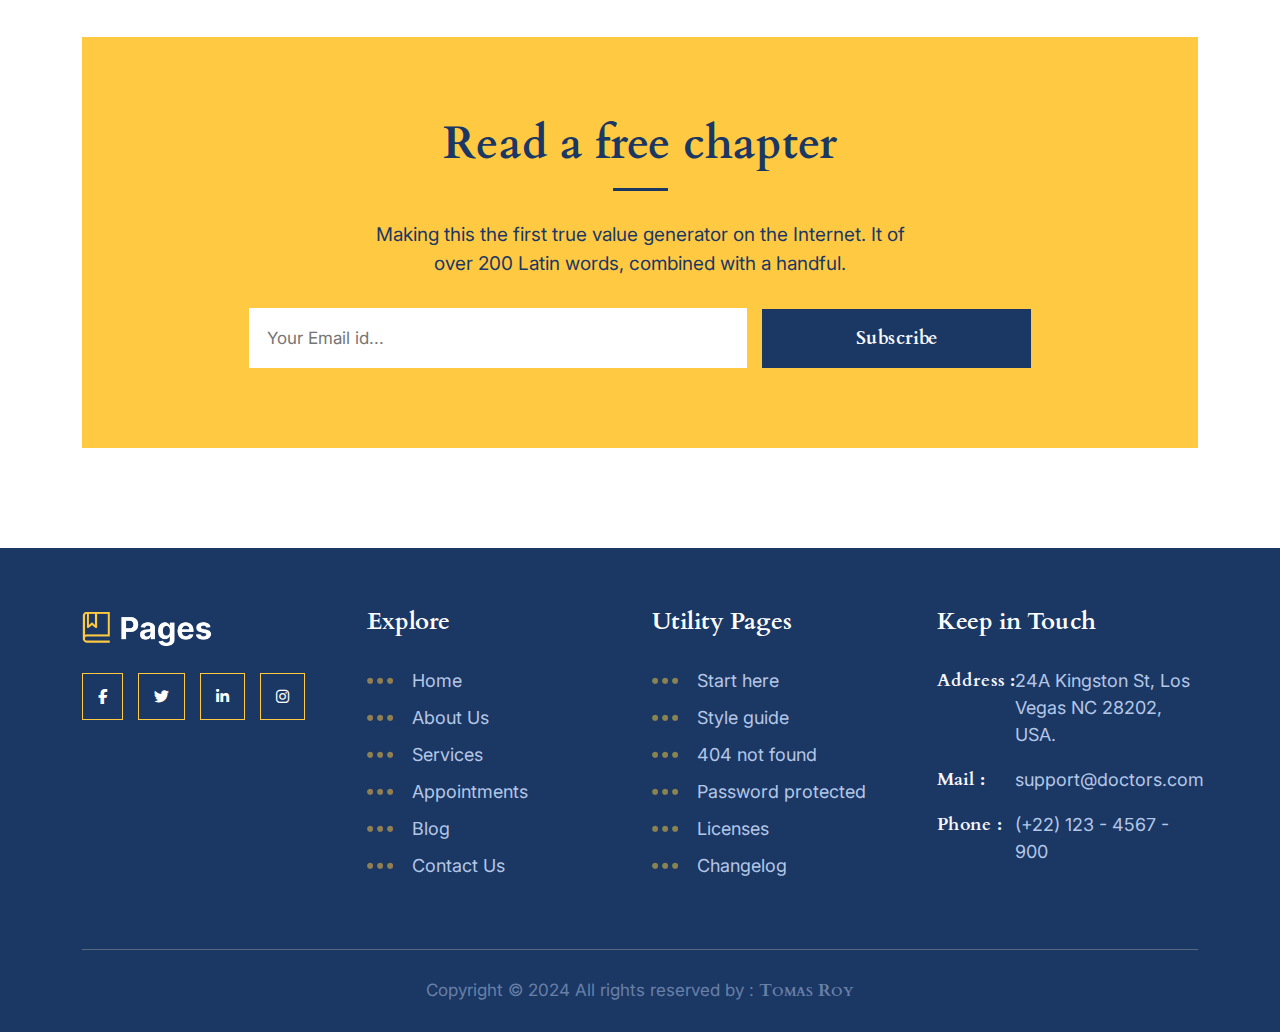
==== commit 0c9987d2: "single page complete" ====
--- a/index.html
+++ b/index.html
@@ -384,6 +384,7 @@
             </div>
         </section>
         <!--------------------End Book Copy Area -------------------->
+
         <!--------------------Start Learn Area -------------------->
         <section class="learn-area-main section-padding">
             <div class="container">
@@ -439,7 +440,7 @@
         </section>
         <!--------------------End Learn Area -------------------->
 
-        <!--------------------Start About Author Area -------------------->
+        <!--------------------Start Chapter Area -------------------->
         <section class="chepter-area-main section-padding">
             <div class="container">
                 <div class="row">
@@ -617,7 +618,7 @@
                 </div>
             </div>
         </section>
-        <!--------------------End About Author Area -------------------->
+        <!--------------------End Chapter Area -------------------->
 
         <!--------------------Start About Book Area -------------------->
         <section class="about-book-area-main section-padding">
@@ -793,8 +794,8 @@
         </section>
         <!--------------------End Aritcle Area -------------------->
 
-        <!--------------------Start About Author Area -------------------->
-        <div class="subscribe-area-main section-padding">
+        <!--------------------Start Subscribe Area -------------------->
+        <section class="subscribe-area-main section-padding">
             <div class="container">
                 <div class="row">
                     <div class="col-lg-12">
@@ -807,14 +808,14 @@
                                 <form action="#">
                                     <input type="text" placeholder="Your Email id...">
                                 </form>
-                                <a class="subscribe-button" href="free-guide.html">Subscribe</a>
-                            </div>
-                        </div>
-                    </div>
-                </div>
-            </div>
-        </div>
-        <!--------------------End About Author Area -------------------->
+                                <button class="subscribe-button">Subscribe</button>
+                            </div>
+                        </div>
+                    </div>
+                </div>
+            </div>
+        </section>
+        <!--------------------End Subscribe Area -------------------->
     </main>
     <!-------------------- End Main Content Area -------------------->
 
--- a/assets/css/style.css
+++ b/assets/css/style.css
@@ -705,8 +705,9 @@
     width: 65%;
     margin-right: 15px;
 }
-.subscribe-bottom a {
+.subscribe-bottom button {
 	width: 35%;
+    color: var(--color03);
 	text-align: center;
 	background: var(--color01);
 	padding: 15px 0px;
@@ -714,8 +715,10 @@
     font-family: "Cardo", serif;
     font-weight: 700;
     transition: .3s;
-}
-.subscribe-bottom a:hover{
+    outline: none;
+    border: none;
+}
+.subscribe-bottom button:hover{
     background:var(--color03);
     color: var(--color01);
 }
@@ -839,6 +842,7 @@
 
 
 
+
   /*****************************/
  /******** About Page CSS *****/
 /*****************************/
@@ -1045,9 +1049,9 @@
 	padding: 0;
 	margin-bottom: 35px;
 }
-.single-product  .about-single-box {
-	display: flex;
-	margin: 20px 0;
+.single-product .about-single-box {
+	display: flex;
+	margin: 0 0 20px 0;
 	align-items: center;
 }
 .single-product .about-single-box h4 {
@@ -1069,6 +1073,92 @@
 	margin-bottom: 30px;
 }
 
+.background-button.subscribe-bottom {
+	width: 100%;
+	justify-content: flex-start;
+}
+.background-button.subscribe-bottom form{
+    width: 20%;
+    border: 2px solid var(--color02);
+    margin-right: 25px;
+}
+.background-button.subscribe-bottom form input{
+    text-align: center;
+    font-size: 20px;
+    font-weight: 500;
+    padding: 13px 15px;
+}
+.background-button.subscribe-bottom button {
+	width: 60%;
+	color: var(--color01);
+	text-align: center;
+	background: var(--color02);
+    letter-spacing: 2%;
+}
+.background-button.subscribe-bottom button:hover{
+    background:var(--color01);
+    color: var(--color06);
+}
+.background-button.subscribe-bottom button i{
+    margin-right: 10px;
+}
+.single-page-book-details .background-button.subscribe-bottom {
+    justify-content: center;
+	margin-top: 100px;
+    margin-bottom: 30px;
+}
+.single-page-book-details .background-button.subscribe-bottom span{
+    color: var(--color06);
+	text-align: center;
+	background: var(--color01);
+    padding: 15px 0px;
+    font-size: 19px;
+    font-family: "Cardo", serif;
+    font-weight: 700;
+    width: 30%;
+    margin: 0 20px;
+    text-transform: uppercase;
+}
+.single-page-book-details .background-button.subscribe-bottom span:last-child {
+    background: var(--color03);
+    color: var(--color01);
+}
+.single-page-book-details .includes-book-details h3{
+    margin-bottom: 10px;
+}
+.single-page-book-details .includes-book-details{
+    margin-left: 0;
+    margin-top: 15px;
+}
+.single-page-offer-area-main {
+	background: var(--color02);
+}
+.features-box {
+	text-align: center;
+}
+.features-icon {
+	justify-content: center;
+	display: flex;
+	align-items: center;
+	margin-bottom: 30px;
+}
+.features-icon i {
+	font-size: 36px;
+	height: 80px;
+	width: 80px;
+	background: var(--color01);
+	color: var(--color06);
+	display: flex;
+	justify-content: center;
+	align-items: center;
+	text-align: center;
+}
+.features-title.includes-book-details h3 {
+	margin-bottom: 10px;
+}
+.features-box p {
+	color: var(--color01);
+}
   /*****************************/
  /******** Default CSS ********/
 /*****************************/
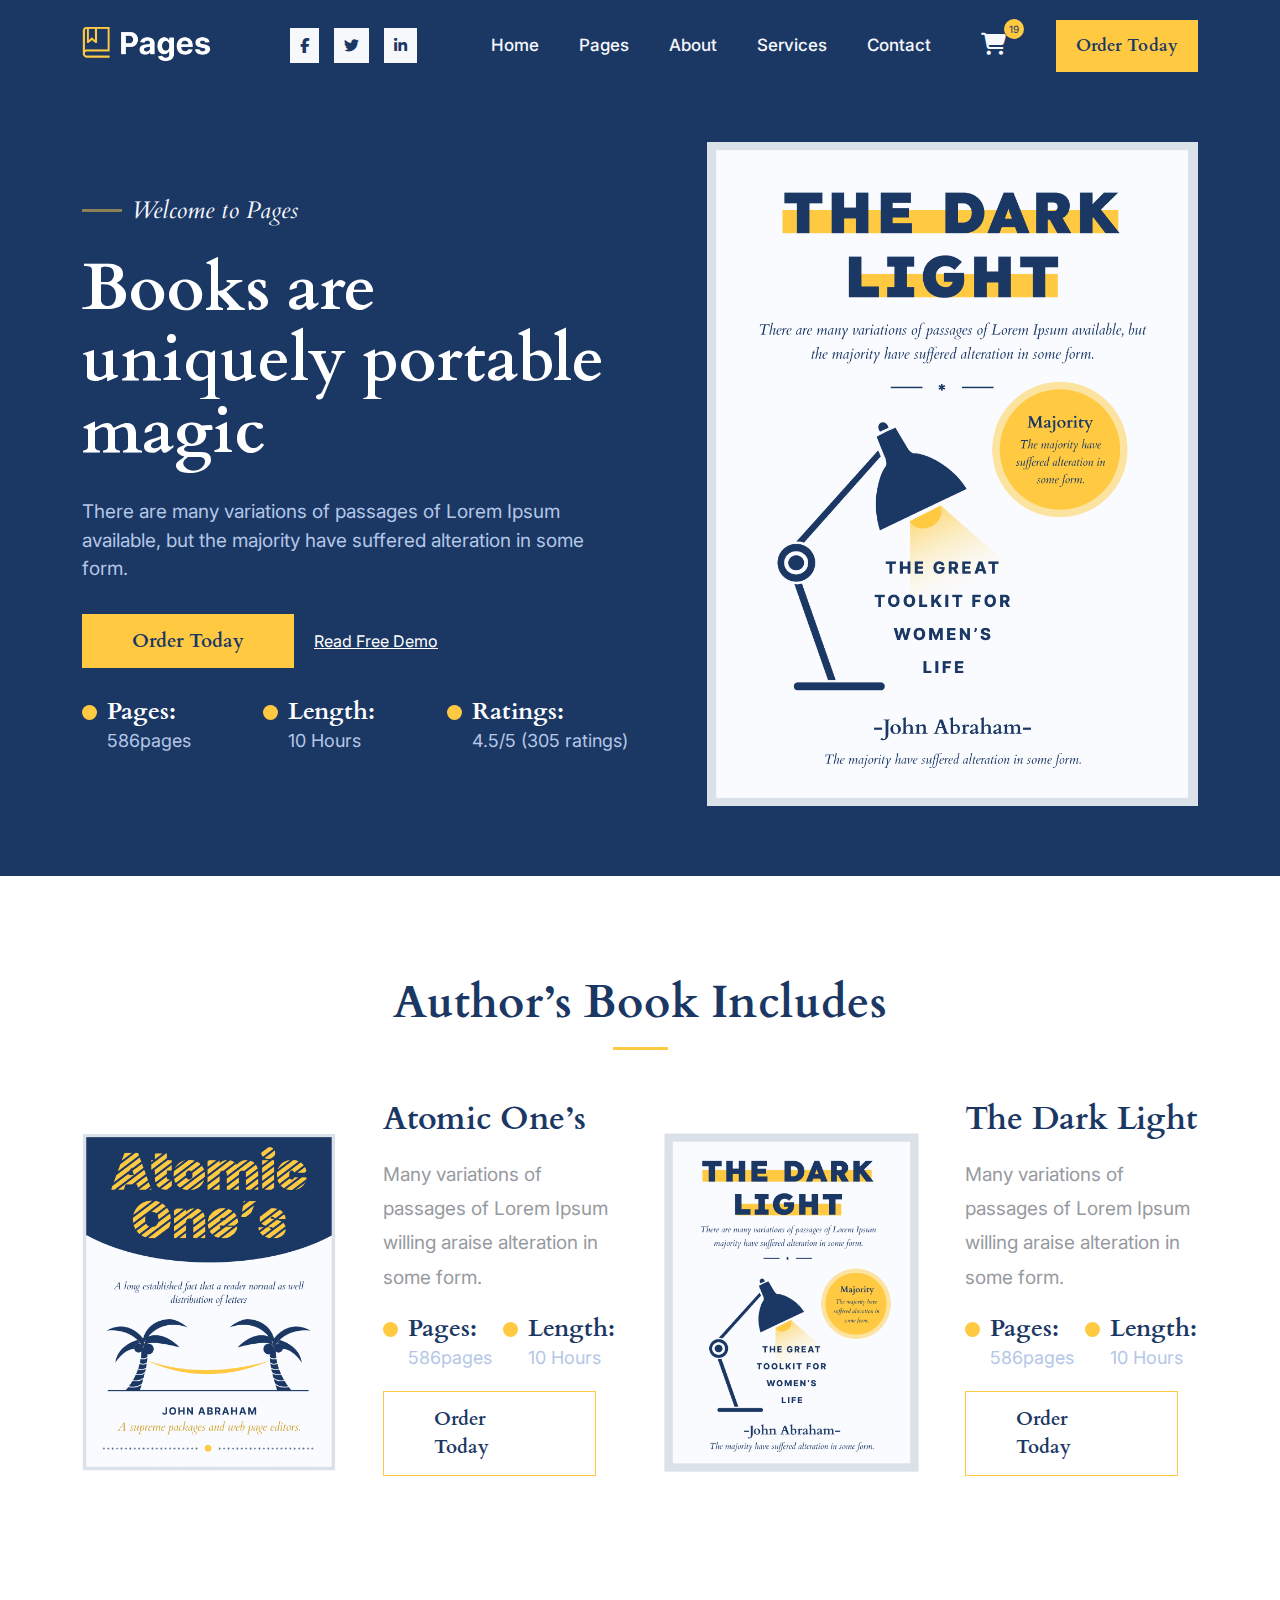
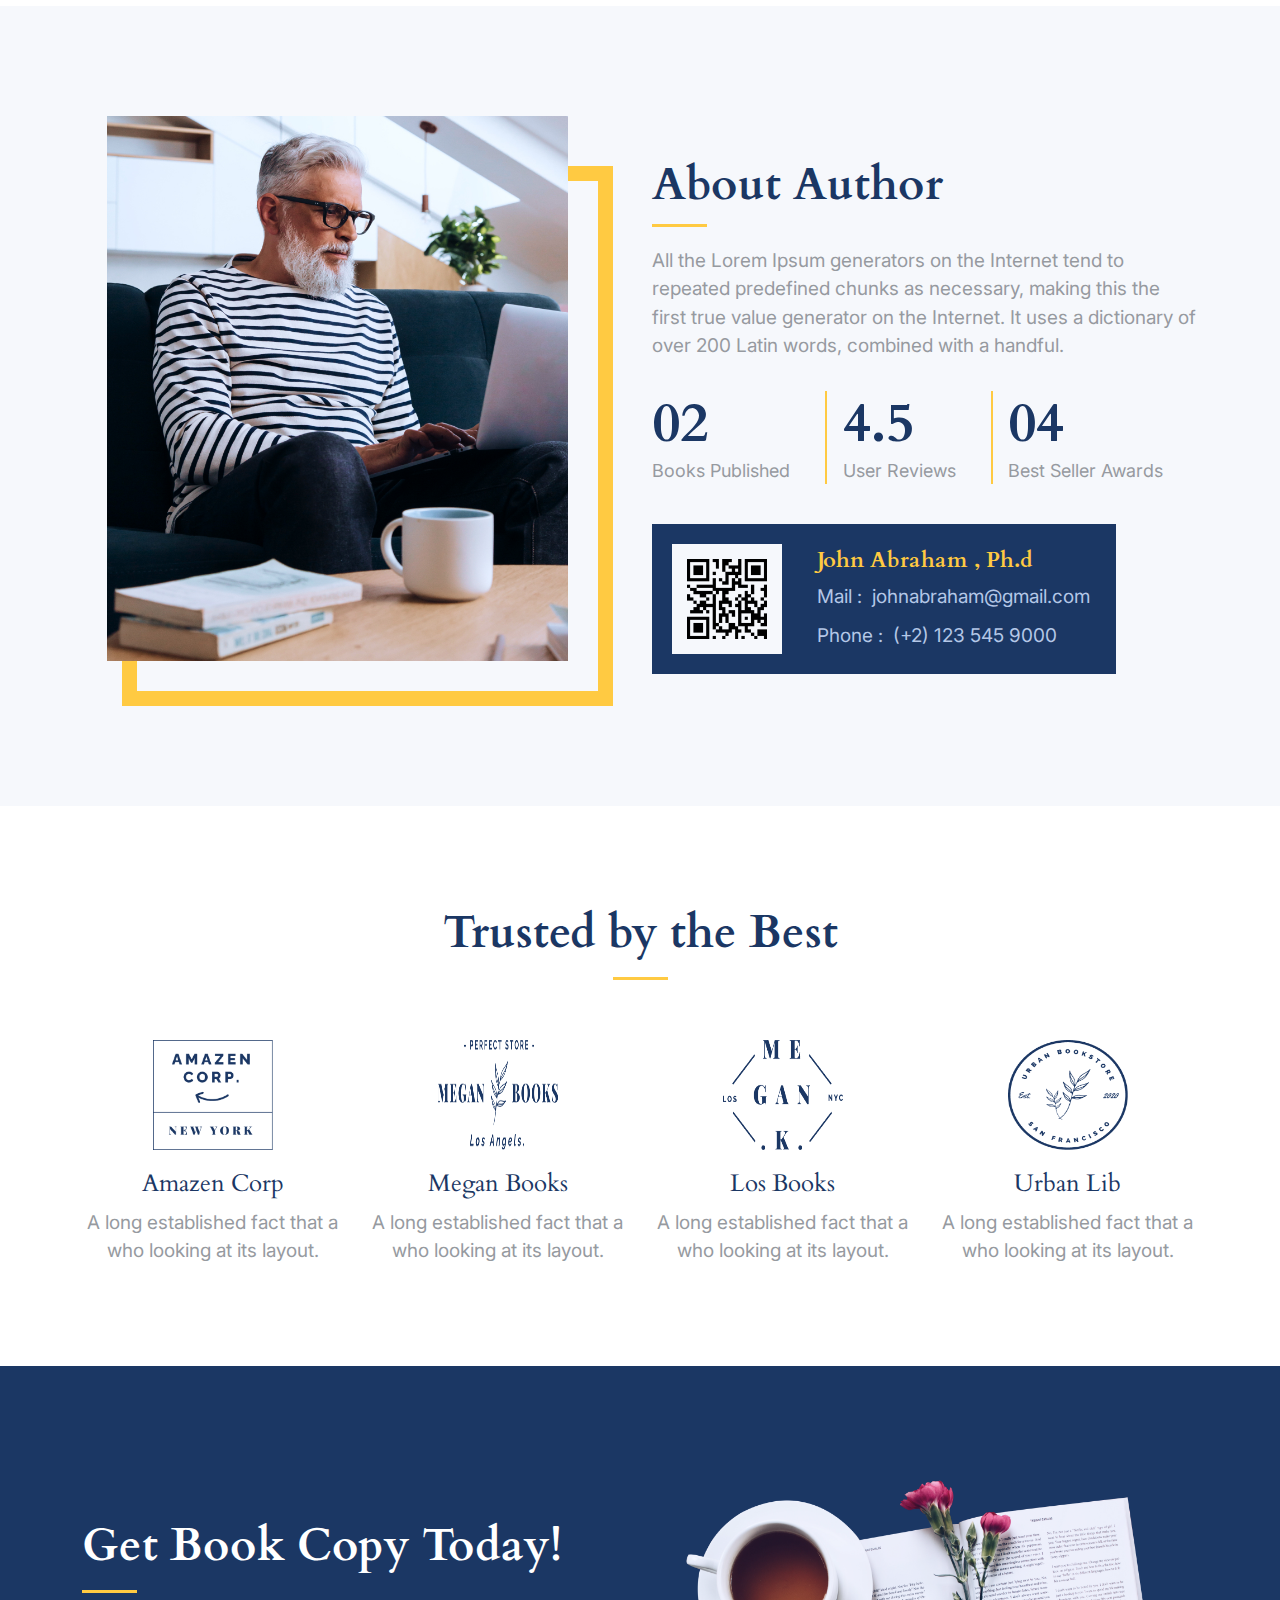
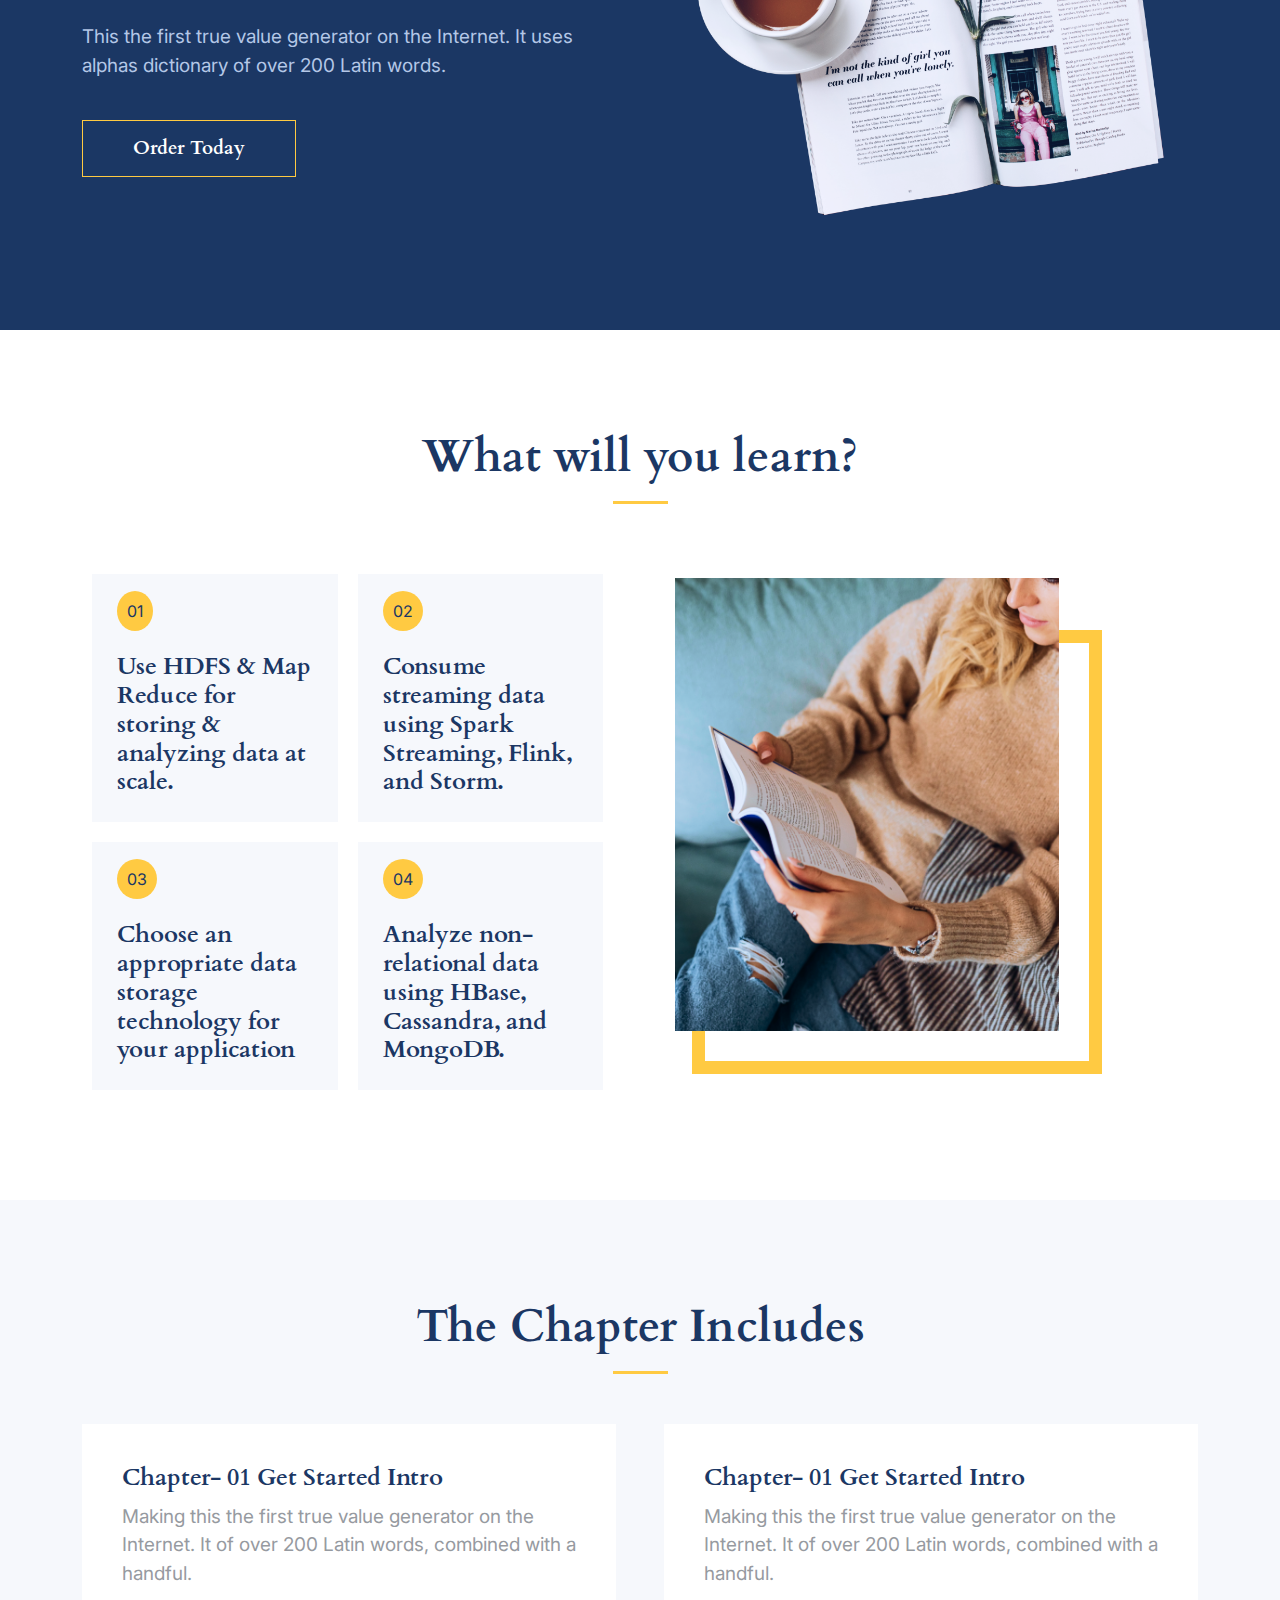
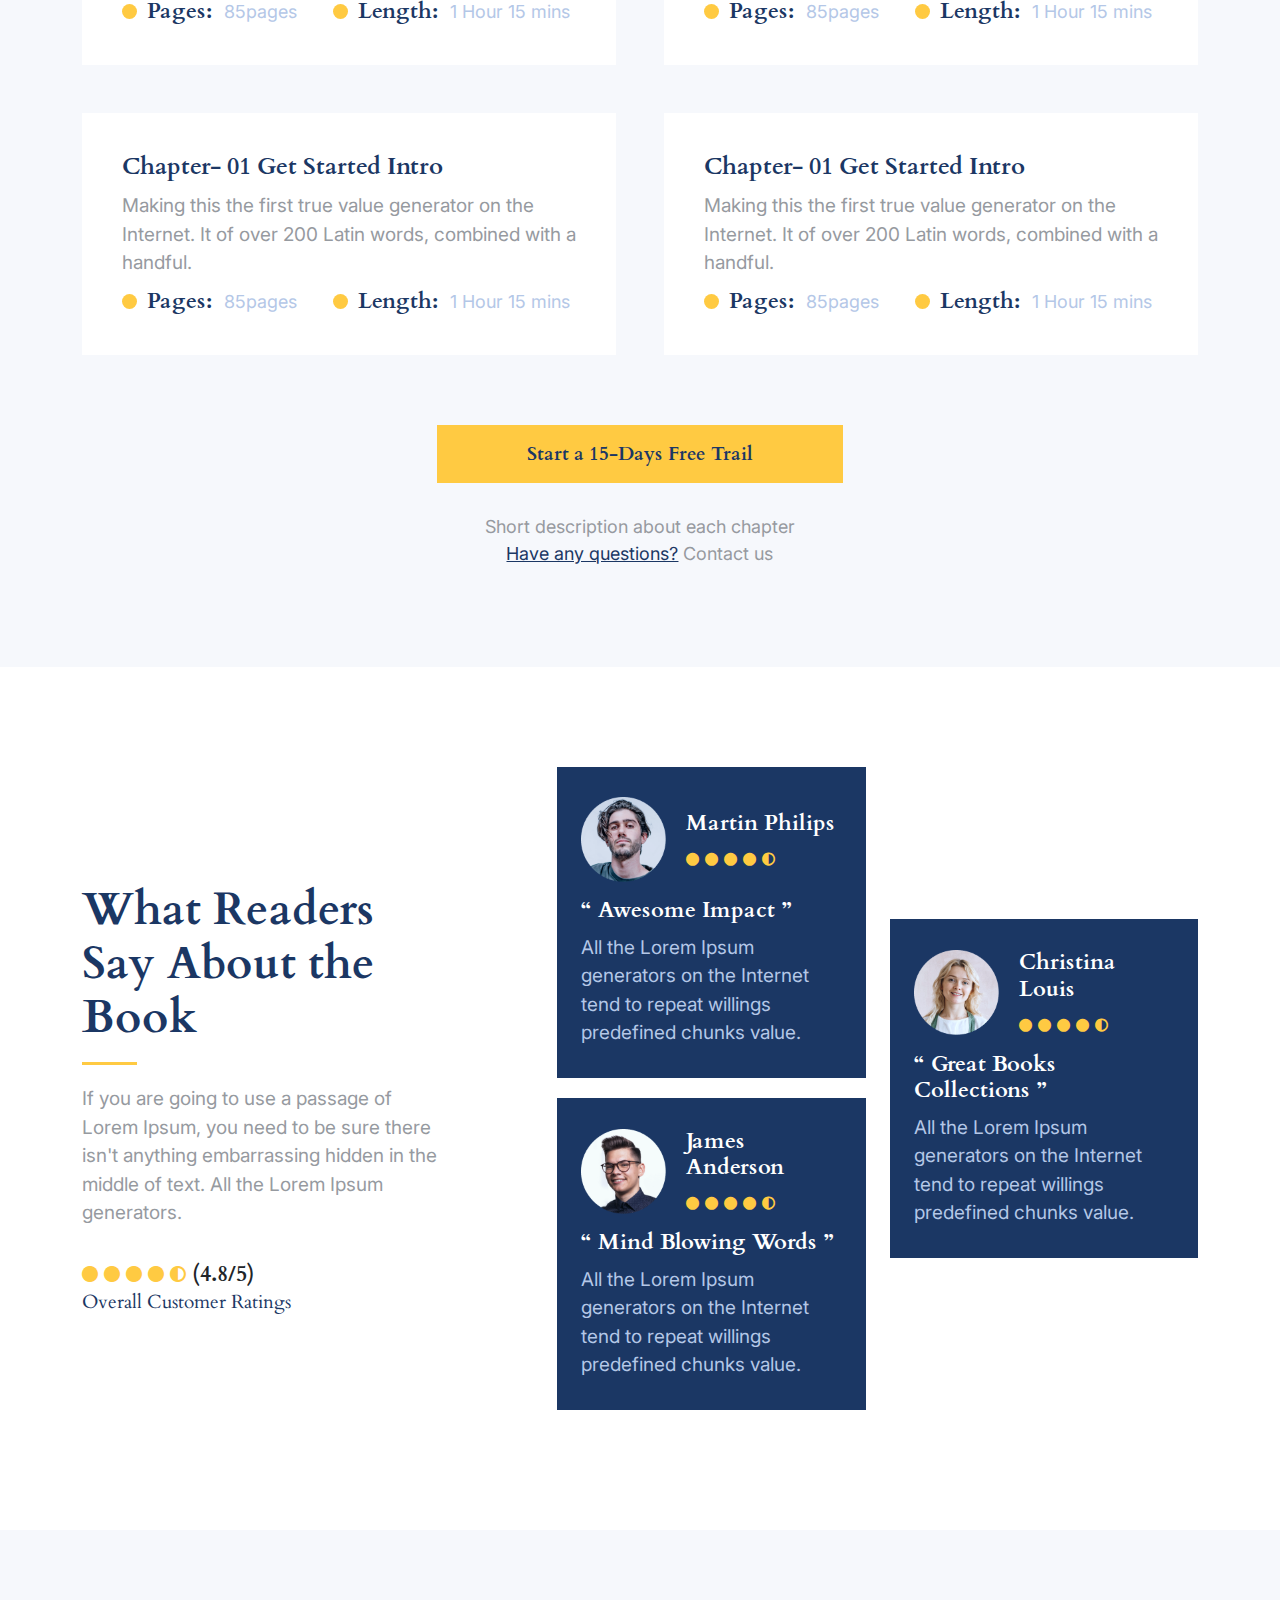
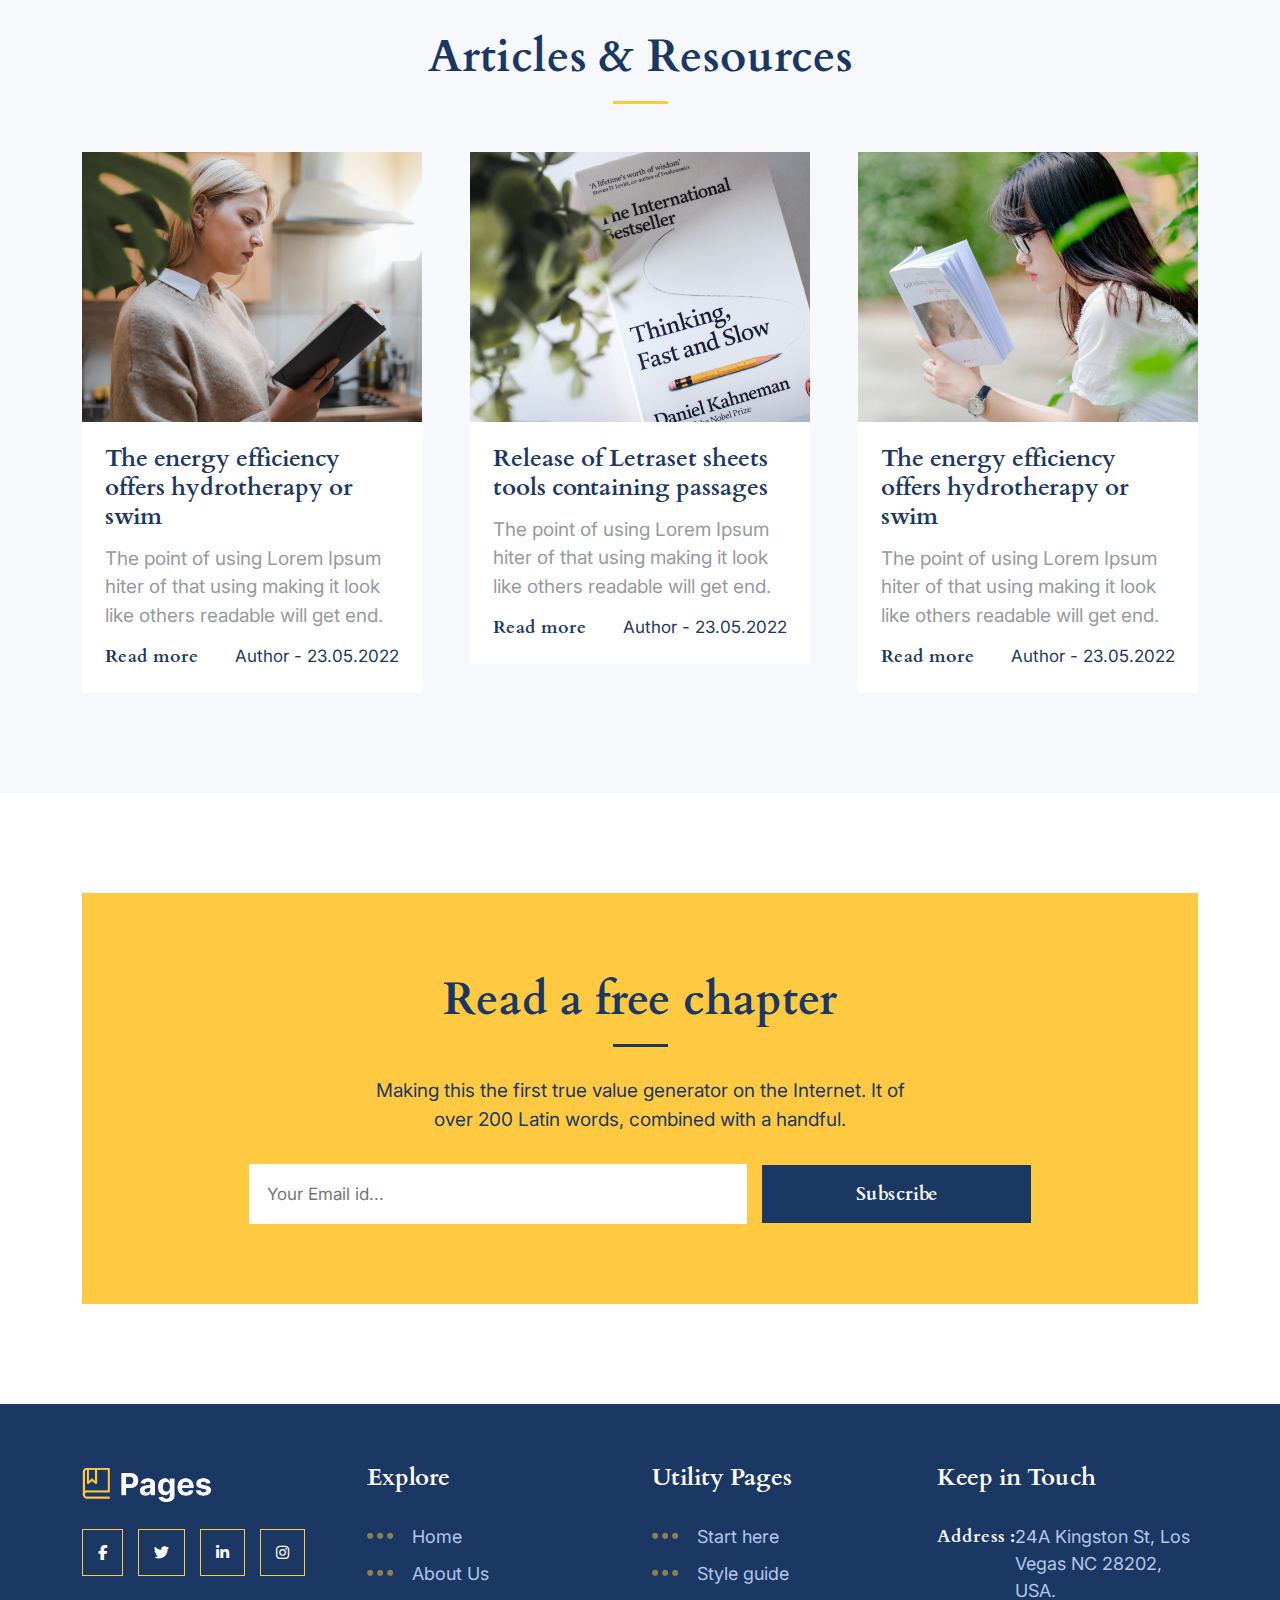
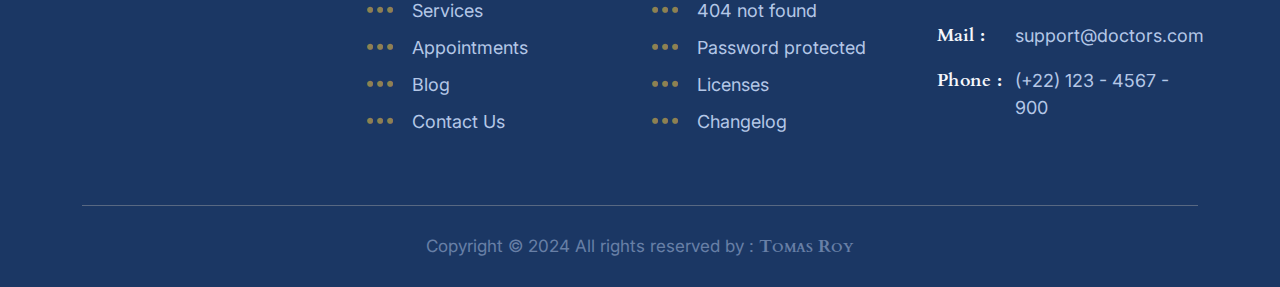
==== commit dc4985d4: "992-header" ====
--- a/index.html
+++ b/index.html
@@ -30,7 +30,7 @@
     <header class="header-area-main">
         <div class="container">
             <div class="row">
-                <div class="col-md-12 nav-box">
+                <div class="col-lg-12 nav-box">
                     <div class="logo-main col-md-2 col-sm-6">
                         <div class="logo-area">
                             <a href="index.html">
@@ -42,7 +42,7 @@
                             </a>
                         </div>
                     </div>
-                    <div class="col-md-2">
+                    <div class="col-md-2 nav-991">
                         <ul class="nav-social-main">
                             <li><a href="https://www.facebook.com/bluebirdspresents"><i class="fa-brands fa-facebook-f"></i></a></li>
                             <li><a href="#"><i class="fa-brands fa-twitter"></i></a></li>
@@ -61,7 +61,7 @@
                                 <li><a href="contact.html">Contact</a></li>
                                 <li>
                                     <button class="cart-button">
-                                        <a href="single-product .html"><i class="fa-solid fa-cart-shopping"></i></a>
+                                        <a href="single-product.html"><i class="fa-solid fa-cart-shopping"></i></a>
                                         <span class="cart-num">19</span>
                                     </button>
                                 </li>
@@ -168,14 +168,14 @@
                     <div class="col-md-12">
                         <div class="includes-bottom">
                             <div class="row g-5">
-                                <div class="col-md-6">
-                                    <div class="row align-items-center">
+                                <div class="col-lg-6">
+                                    <div class="row align-items-lg-center">
                                         <div class="col-md-6">
                                             <div class="includes-book-image">
                                                 <img src="assets/images/Book-1.png" alt="image">
                                             </div>
                                         </div>
-                                        <div class="col-md-6">
+                                        <div class="col-md-6 gutter-992">
                                             <div class="includes-book-details">
                                                 <h3>Atomic One’s</h3>
                                                 <p>Many variations of passages of Lorem Ipsum willing araise  alteration in some form.</p>
@@ -216,14 +216,14 @@
                                         </div>
                                     </div>
                                 </div>
-                                <div class="col-md-6">
+                                <div class="col-lg-6">
                                     <div class="row align-items-center">
                                         <div class="col-md-6">
                                             <div class="includes-book-image">
                                                 <img src="assets/images/Book-2.png" alt="image">
                                             </div>
                                         </div>
-                                        <div class="col-md-6">
+                                        <div class="col-md-6 gutter-992">
                                             <div class="includes-book-details">
                                                 <h3>The Dark Light</h3>
                                                 <p>Many variations of passages of Lorem Ipsum willing araise  alteration in some form.</p>
@@ -451,7 +451,7 @@
                     </div>
                     <div class="col-lg-12">
                         <div class="chapter-details-area">
-                            <div class="row g-5">
+                            <div class="row g-lg-5">
                                 <div class="col-lg-6">
                                     <div class="chapter-details-box">
                                         <h4>Chapter- 01   Get Started Intro</h4>
@@ -855,47 +855,47 @@
                                                 <i class="fa-solid fa-circle"></i>
                                                 <i class="fa-solid fa-circle"></i>
                                             </div>
-                                            <a href="#">Home</a>
-                                        </li>
-                                        <li>
-                                            <div class="list-icon">
-                                                <i class="fa-solid fa-circle"></i>
-                                                <i class="fa-solid fa-circle"></i>
-                                                <i class="fa-solid fa-circle"></i>
-                                            </div>
-                                            <a href="#">About Us</a>
-                                        </li>
-                                        <li>
-                                            <div class="list-icon">
-                                                <i class="fa-solid fa-circle"></i>
-                                                <i class="fa-solid fa-circle"></i>
-                                                <i class="fa-solid fa-circle"></i>
-                                            </div>
-                                            <a href="#">Services</a>
-                                        </li>
-                                        <li>
-                                            <div class="list-icon">
-                                                <i class="fa-solid fa-circle"></i>
-                                                <i class="fa-solid fa-circle"></i>
-                                                <i class="fa-solid fa-circle"></i>
-                                            </div>
-                                            <a href="#">Appointments</a>
-                                        </li>
-                                        <li>
-                                            <div class="list-icon">
-                                                <i class="fa-solid fa-circle"></i>
-                                                <i class="fa-solid fa-circle"></i>
-                                                <i class="fa-solid fa-circle"></i>
-                                            </div>
-                                            <a href="#">Blog</a>
-                                        </li>
-                                        <li>
-                                            <div class="list-icon">
-                                                <i class="fa-solid fa-circle"></i>
-                                                <i class="fa-solid fa-circle"></i>
-                                                <i class="fa-solid fa-circle"></i>
-                                            </div>
-                                            <a href="#">Contact Us</a>
+                                            <a href="index.html">Home</a>
+                                        </li>
+                                        <li>
+                                            <div class="list-icon">
+                                                <i class="fa-solid fa-circle"></i>
+                                                <i class="fa-solid fa-circle"></i>
+                                                <i class="fa-solid fa-circle"></i>
+                                            </div>
+                                            <a href="about.html">About Us</a>
+                                        </li>
+                                        <li>
+                                            <div class="list-icon">
+                                                <i class="fa-solid fa-circle"></i>
+                                                <i class="fa-solid fa-circle"></i>
+                                                <i class="fa-solid fa-circle"></i>
+                                            </div>
+                                            <a href="service.html">Services</a>
+                                        </li>
+                                        <li>
+                                            <div class="list-icon">
+                                                <i class="fa-solid fa-circle"></i>
+                                                <i class="fa-solid fa-circle"></i>
+                                                <i class="fa-solid fa-circle"></i>
+                                            </div>
+                                            <a href="appointment.html">Appointments</a>
+                                        </li>
+                                        <li>
+                                            <div class="list-icon">
+                                                <i class="fa-solid fa-circle"></i>
+                                                <i class="fa-solid fa-circle"></i>
+                                                <i class="fa-solid fa-circle"></i>
+                                            </div>
+                                            <a href="blog.html">Blog</a>
+                                        </li>
+                                        <li>
+                                            <div class="list-icon">
+                                                <i class="fa-solid fa-circle"></i>
+                                                <i class="fa-solid fa-circle"></i>
+                                                <i class="fa-solid fa-circle"></i>
+                                            </div>
+                                            <a href="contact.html">Contact Us</a>
                                         </li>
                                     </ul>
                                 </div>
@@ -911,47 +911,47 @@
                                                 <i class="fa-solid fa-circle"></i>
                                                 <i class="fa-solid fa-circle"></i>
                                             </div>
-                                            <a href="#">Start here</a>
-                                        </li>
-                                        <li>
-                                            <div class="list-icon">
-                                                <i class="fa-solid fa-circle"></i>
-                                                <i class="fa-solid fa-circle"></i>
-                                                <i class="fa-solid fa-circle"></i>
-                                            </div>
-                                            <a href="#">Style guide</a>
-                                        </li>
-                                        <li>
-                                            <div class="list-icon">
-                                                <i class="fa-solid fa-circle"></i>
-                                                <i class="fa-solid fa-circle"></i>
-                                                <i class="fa-solid fa-circle"></i>
-                                            </div>
-                                            <a href="#">404 not found</a>
-                                        </li>
-                                        <li>
-                                            <div class="list-icon">
-                                                <i class="fa-solid fa-circle"></i>
-                                                <i class="fa-solid fa-circle"></i>
-                                                <i class="fa-solid fa-circle"></i>
-                                            </div>
-                                            <a href="#">Password protected</a>
-                                        </li>
-                                        <li>
-                                            <div class="list-icon">
-                                                <i class="fa-solid fa-circle"></i>
-                                                <i class="fa-solid fa-circle"></i>
-                                                <i class="fa-solid fa-circle"></i>
-                                            </div>
-                                            <a href="#">Licenses</a>
-                                        </li>
-                                        <li>
-                                            <div class="list-icon">
-                                                <i class="fa-solid fa-circle"></i>
-                                                <i class="fa-solid fa-circle"></i>
-                                                <i class="fa-solid fa-circle"></i>
-                                            </div>
-                                            <a href="#">Changelog</a>
+                                            <a href="start-here.html">Start here</a>
+                                        </li>
+                                        <li>
+                                            <div class="list-icon">
+                                                <i class="fa-solid fa-circle"></i>
+                                                <i class="fa-solid fa-circle"></i>
+                                                <i class="fa-solid fa-circle"></i>
+                                            </div>
+                                            <a href="style-guide.html">Style guide</a>
+                                        </li>
+                                        <li>
+                                            <div class="list-icon">
+                                                <i class="fa-solid fa-circle"></i>
+                                                <i class="fa-solid fa-circle"></i>
+                                                <i class="fa-solid fa-circle"></i>
+                                            </div>
+                                            <a href="404.html">404 not found</a>
+                                        </li>
+                                        <li>
+                                            <div class="list-icon">
+                                                <i class="fa-solid fa-circle"></i>
+                                                <i class="fa-solid fa-circle"></i>
+                                                <i class="fa-solid fa-circle"></i>
+                                            </div>
+                                            <a href="password-protected.html">Password protected</a>
+                                        </li>
+                                        <li>
+                                            <div class="list-icon">
+                                                <i class="fa-solid fa-circle"></i>
+                                                <i class="fa-solid fa-circle"></i>
+                                                <i class="fa-solid fa-circle"></i>
+                                            </div>
+                                            <a href="licenses.html">Licenses</a>
+                                        </li>
+                                        <li>
+                                            <div class="list-icon">
+                                                <i class="fa-solid fa-circle"></i>
+                                                <i class="fa-solid fa-circle"></i>
+                                                <i class="fa-solid fa-circle"></i>
+                                            </div>
+                                            <a href="changelog.html">Changelog</a>
                                         </li>
                                     </ul>
                                 </div>
--- a/assets/css/style.css
+++ b/assets/css/style.css
@@ -17,6 +17,8 @@
     --color04: #B4C7E7;
     --color05: #969AA0;
     --color06: #FFFFFF;
+    --color07: #DCE1E9;
+    --color08: #F3F3F3;
 }
 body {
     font-family: "Inter","Cardo", serif;
@@ -705,7 +707,7 @@
     width: 65%;
     margin-right: 15px;
 }
-.subscribe-bottom button {
+.subscribe-bottom > button {
 	width: 35%;
     color: var(--color03);
 	text-align: center;
@@ -718,7 +720,7 @@
     outline: none;
     border: none;
 }
-.subscribe-bottom button:hover{
+.subscribe-bottom > button:hover{
     background:var(--color03);
     color: var(--color01);
 }
@@ -852,7 +854,9 @@
 .background-main-text .section-title {
 	color: var(--color06);
 	font-size: 50px;
+    margin: auto;
 	margin-bottom: 50px;
+	width: 55%;
 }
 .background-main-text p{
 	color: var(--color04);
@@ -984,7 +988,7 @@
 .store-page .includes-book-image {
 	background: var(--color03);
 }
-.store-page .includes-book-image img {
+.store-page .includes-book-image >img {
 	height: 100%;
 	width: 100%;
 	padding: 40px 45px;
@@ -995,12 +999,15 @@
 }
 .store-page .includes-book-image .book-extra-icon img {
 	height: 100%;
-	width: 80%;
+	width: 50%;
 }
 .store-page .includes-book-image .book-extra-icon {
 	position: absolute;
-	bottom: -25px;
-	right: -70px;
+	bottom: 7px;
+	right: 10px;
+	display: flex;
+	justify-content: end;
+	align-items: end;
 }
 .store-page .includes-book-details {
 	margin-left: 0px;
@@ -1088,14 +1095,14 @@
     font-weight: 500;
     padding: 13px 15px;
 }
-.background-button.subscribe-bottom button {
+.background-button.subscribe-bottom > button {
 	width: 60%;
 	color: var(--color01);
 	text-align: center;
 	background: var(--color02);
     letter-spacing: 2%;
 }
-.background-button.subscribe-bottom button:hover{
+.background-button.subscribe-bottom > button:hover{
     background:var(--color01);
     color: var(--color06);
 }
@@ -1159,12 +1166,563 @@
 .features-box p {
 	color: var(--color01);
 }
+
+
+
+
+
+
+.modal-dialog {
+	max-width: 800px;
+}
+.modal-content {
+	border-radius: 0;
+}
+.modal-header {
+	background: var(--color02);
+	border-radius: 0;
+	padding: 25px 50px;
+}
+.modal-header h1{
+    font-size: 50px;
+    font-weight: 700;
+    color: var(--color01);
+}
+.btn-close {
+	font-size: 25px;
+}
+.modal-footer.subscribe-bottom {
+	width: 100%;
+	padding: 20px 50px 50px 50px;
+}
+.modal-footer.subscribe-bottom .subscribe-button {
+	width: 100%;
+	background: var(--color02);
+	color: var(--color01);
+}
+.modal-total{
+	display: flex;
+	justify-content: space-between;
+	align-items: center;
+	width: 100%;
+    margin-bottom: 40px;
+}
+.modal-total h4{
+    font-size: 24px;
+    font-weight: 400;
+    color: var(--color01);
+    margin-bottom: 0;
+}
+.modal-total h3{
+    font-size: 20px;
+    font-weight: 700;
+    color: var(--color01);
+    margin-bottom: 0;
+    font-family: "Inter", serif;
+}
+.modal-body {
+	padding: 60px 50px;
+	display: flex;
+	justify-content: space-between;
+}
+.modal-left-box{
+    display: flex;
+}
+.modal-right-box {
+	display: flex;
+	justify-content: end;
+}
+.modal-left-image img {
+	height: auto;
+	width: 145px;
+}
+.modal-right-text {
+	margin-left: 35px;
+	display: flex;
+	flex-direction: column;
+}
+.modal-right-text h3{
+    font-size: 24px;
+    font-weight: 700;
+    color: var(--color01);
+    margin-bottom: 10px;
+}
+.modal-right-text span{
+    font-size: 20px;
+    font-weight: 500;
+    color: var(--color05);
+}
+.modal-right-text button {
+	margin-top: 70px;
+	outline: none;
+	border: none;
+	background: transparent;
+	padding: 0;
+	text-align: start;
+    font-size: 35px;
+    font-weight: 400;
+    color: var(--color01);
+}
+.modal-right-box span {
+	padding: 15px;
+	height: 55px;
+	width: 80px;
+	background: var(--color03);
+}
+
+
   /*****************************/
- /******** Default CSS ********/
+ /****** Contact Page CSS *****/
 /*****************************/
+.contact-area-left-main .section-title {
+	text-align: start;
+	margin-bottom: 55px;
+}
+.contact-area-left-main .section-title::after {
+	right: unset;
+	left: 0;
+}
+.contact-area-left-main p {
+	color: var(--color05);
+	margin-bottom: 35px;
+	width: 90%;
+}
+.contact-details-box {
+	display: flex;
+	align-items: center;
+	margin-bottom: 35px;
+}
+.contact-icon {
+	height: 65px;
+	width: 65px;
+	display: flex;
+	justify-content: center;
+	align-items: center;
+	background: var(--color01);
+}
+.contact-icon i {
+	height: 35px;
+	width: 35px;
+	font-size: 30px;
+    color: var(--color02);
+}
+.contact-text {
+	margin-left: 20px;
+}
+.contact-text h4 {
+	font-size: 24px;
+	color: var(--color01);
+	font-weight: 700;
+	margin-bottom: 7px;
+}
+.contact-text span{
+    font-size: 19px;
+    font-weight: 400;
+    color: var(--color05);
+}
+
+
+
+.contact-first-box{
+    display: flex;
+    align-items: center;
+}
+.contact-box{
+    width: 100%;
+    position: relative;
+}
+.form-controler {
+	display: block;
+	width: 100%;
+    padding: 15px 15px 15px 55px;
+	border: 1px solid var(--color07);
+}
+.contact-box textarea{
+    resize: none;
+    height: 220px;
+    outline: none;
+}
+.contact-box label span {
+	position: absolute;
+	height: 55px;
+	width: 55px;
+	z-index: 1;
+	top: 0px;
+	display: flex;
+	justify-content: center;
+	align-items: center;
+}
+.contact-box label span i{
+    color: var(--color02);
+}
+.contact-box input::placeholder {
+    font-size: 19px;
+    color: var(--color05);
+}
+.contact-box input {
+	outline: none !important;
+}
+.form-check-input:focus {
+	border-color: #86b7fe;
+	outline: 0;
+	box-shadow: none;
+}
+.form-check label {
+	color: var(--color05);
+	margin-left: 10px;
+    font-size: 18px;
+}
+.form-check {
+	padding-left: 0;
+    display: flex;
+    align-items: center;
+    margin-top: 15px;
+    margin-bottom: 35px;
+}
+.form-check-input {
+	width: 25px;
+	height: 25px;
+    margin-top: 0;
+}
+.form-check .form-check-input {
+	margin-left: 0;
+}
+.form-check-input:checked {
+	border-color: var(--color05);
+}
+.contact-form-main > button {
+	width: 100%;
+	color: var(--color01);
+	text-align: center;
+	background: var(--color02);
+	padding: 15px 0px;
+	font-size: 19px;
+	font-family: "Cardo", serif;
+	font-weight: 700;
+	transition: .3s;
+	outline: none;
+	border: none;
+}
+.contact-form-main > button:hover{
+    background: var(--color01);
+    color: var(--color03);
+}
+
+
+.acrodion-area-main{
+    background: var(--color03);
+}
+.acrodion-area-main .accordion {
+    --bs-accordion-bg: transparent;
+}
+.acrodion-title {
+	margin-bottom: 70px;
+}
+.acrodion-area-main .accordion-button h3 {
+	font-size: 24px;
+	font-family: "Cardo", serif;
+	font-weight: 700;
+	color: var(--color01);
+	margin-left: 35px;
+}
+.acrodion-area-main .accordion-button:not(.collapsed) {
+	color: var(--color01);
+	background-color: transparent;
+	box-shadow: none;
+    padding-bottom: 10px;
+}
+.acrodion-area-main .accordion-button:focus {
+	z-index: 3;
+	border-color: none;
+	outline: none;
+	box-shadow: none;
+}
+.acrodion-area-main .accordion-item:first-of-type .accordion-button {
+	border-top-left-radius: none !important;
+	border-top-right-radius: none !important;
+}
+.acrodion-area-main .accordion-item {
+    border-top: none;
+    border-right: none;
+    border-left: none;
+}
+.acrodion-area-main .accordion-item:last-child{
+    border-bottom: none;
+}
+.acrodion-area-main .accordion-button {
+	padding: 19px 0;
+    transition: .5s;
+}
+.acrodion-area-main .accordion-button::after {
+	position: absolute;
+    left: 0px;
+    height: 10px;
+    width: 10px;
+    background: var(--color02);
+    border-radius: 50%;
+    background-image: none;
+    border: 3px solid transparent;
+}
+.acrodion-area-main .accordion-button:not(.collapsed)::after {
+	background-image: none;
+    background: none;
+    border: 3px solid var(--color02);
+}
+.acrodion-area-main .accordion-body {
+	padding: 0 0px 20px 34px;
+}
+.acrodion-area-main .accordion-body p{
+    color: var(--color05);
+    margin-bottom: 10px;
+}
+.acrodion-area-main .accordion-body span{
+    color: var(--color05);
+    font-size: 19px;
+}
+
+
+  /*****************************/
+ /****** Blog Single CSS ******/
+/*****************************/
+.blog-image img {
+	height: 725px;
+	width: 100%;
+	object-fit: cover;
+	object-position: 50% 30%;
+}
+.blog-text-up {
+	margin-bottom: 50px;
+}
+.blog-text-up h3 {
+	color: var(--color01);
+	font-size: 24px;
+	font-weight: 700;
+	margin: 20px 0;
+}
+.blog-text-up p, .blog-text-mid p{
+	color: var(--color05);
+}
+.blog-text-mid {
+	margin-bottom: 50px;
+}
+.blog-text-mid >p{
+	margin-bottom: 20px;
+}
+.blog-text-mid h3 {
+	color: var(--color01);
+	font-size: 30px;
+	font-weight: 700;
+	margin-bottom: 15px;
+}
+.blog-text-mid .counter-elements p{
+    color: var(--color01);
+}
+.blog-text-mid .bg-counter {
+	margin-left: 50px;
+	margin-bottom: 10px;
+}
+.blog-text-box{
+    background: var(--color01);
+	position: relative;
+	padding: 60px 0;
+	margin-bottom: 50px;
+}
+.blog-text-bottom {
+	margin-bottom: 30px;
+}
+.blog-box-vactor {
+	position: absolute;
+	top: 0;
+	left: 20px;
+}
+.blog-box-vactor img {
+	width: 80%;
+}
+.blog-text-box p{
+    font-size: 18px;
+    font-weight: 500;
+	text-align: center;
+}
+.bg-counter ul li {
+	list-style: decimal;
+	color: var(--color01);
+	font-size: 19px;
+	font-weight: 400;
+	margin-left: 25px;
+	margin-bottom: 10px;
+}
+
+  /*****************************/
+ /******* ERROR Page CSS ******/
+/*****************************/
+.error-area-main{
+	background: url('/assets/images/error/bg.png') no-repeat scroll 100% 100% / 100% 100%;
+	/* background: url(/assets/images/error/bg.png);
+	background-size: cover;
+	background-repeat: no-repeat;
+	background-position: center; */
+}
+.error-main-box {
+	text-align: center;
+	width: 50%;
+	margin: auto;
+}
+.error-vactor {
+	margin-bottom: 65px;
+}
+.error-vactor img{
+	height: 100%;
+	width: 100%;
+}
+.error-main-box h3{
+	font-size: 40px;
+	font-weight: 700;
+	color: var(--color01);
+	margin-bottom: 20px;
+}
+.error-main-box p{
+	color: var(--color05);
+	margin-bottom: 30px;
+}
+.error-main-box .header-button:hover{
+	background: var(--color01);
+	color: var(--color06) !important;
+}
+
+  /*****************************/
+ /******** Password CSS *******/
+/*****************************/
+.protected-box-main {
+	background: var(--color08);
+	padding: 80px 100px;
+}
+.protected-text .section-title {
+	color: var(--color01);
+	margin-bottom: 50px;
+}
+.protected-text p{
+	color: var(--color05);
+	text-align: center;
+	width: 80%;
+	margin: auto;
+	margin-bottom: 30px;
+}
+.password-form form input, .password-form button{
+	width: 100%;
+	outline: none;
+	border: none;
+	padding: 18px 18px 18px 40px;
+}
+.password-form form{
+	position: relative;
+	margin-bottom: 20px;
+}
+.password-form span i {
+	position: absolute;
+	top: 20px;
+	color: var(--color02);
+	left: 14px;
+}
+.password-form form input::placeholder {
+    font-size: 19px;
+    color: var(--color05);
+}
+.password-form button {
+	padding: 15px 18px 15px 40px;
+	background: var(--color02);
+	color: var(--color01);
+	transition: .3s;
+	font-size: 19px;
+	font-weight: 700;
+	font-family: "Cardo", serif;
+}
+.password-form button:hover {
+	background: var(--color01);
+	color: var(--color02);
+}
+
+  /*****************************/
+ /******* Licenses CSS ********/
+/*****************************/
+.licenses-box h4, .licenses-box h5{
+	color: var(--color01);
+	font-size: 30px;
+	font-weight: 700;
+	margin-bottom: 10px;
+}
+.licenses-box h5{
+	font-size: 20px;
+}
+.licenses-box-main p{
+	color: var(--color05);
+	width: 95%;
+}
+.licenses-box-main p span{
+	color: var(--color01);
+	font-weight: 600;
+}
+
+
+  /*****************************/
+ /******* Changelog CSS *******/
+/*****************************/
+.changelog-box-main{
+	background: var(--color08);
+	padding: 50px;
+	text-align: center;
+}
+.changelog-box-main span{
+	display: flex;
+	justify-content: center;
+	align-items: center;
+	margin-bottom: 25px;
+}
+.changelog-box-main span h3 {
+	background: var(--color02);
+	color: var(--color01);
+	height: 90px;
+	width: 90px;
+	font-size: 30px;
+	font-weight: 700;
+	border-radius: 50%;
+	display: flex;
+	justify-content: center;
+	align-items: center;
+}
+.changelog-box-main p{
+	color: var(--color05);
+}
+
+
+
+
+
+
+
+  /***********************************/
+ /******** Responsive CSS ***********/
+/***********************************/
 @media all and (max-width: 1399.98px) {
 
-	  
+ /******** Home Page CSS ********/
+ 
+    .menu-area ul li a.header-button {
+		padding: 13px 20px;
+    }
+	.learn-box {
+		padding: 25px;
+		margin: 10px;
+	}
+	.chapter-details-box {
+		padding: 40px;
+	}
+	.chepter-area-main .bg-counter {
+		margin-right: 36px;
+	}
+	.background-counter-area .bg-counter:last-child{
+		margin: 0;
+	}
+	
 }
   
 @media all and (max-width: 1200px){
@@ -1172,7 +1730,77 @@
 }
 	/* Medium Device = 1200px */
 @media all and (max-width: 1199.98px) {
-
+	.nav-991{
+		display: none;
+	}
+	.menu-main {
+		flex: 0 0 auto;
+		width: 83.33333333%;
+	}
+	.nav-box {
+		justify-content: space-between;
+	}
+	.includes-book-details {
+		margin-left: 0;
+	}
+	.includes-book-details .header-button {
+		padding: 13px 40px;
+	}
+	.includes-book-details .background-button {
+		margin-bottom: 0px;
+	}
+	.includes-book-details .background-button a:first-child {
+		margin-right: 0px;
+	}
+	.gutter-992{
+		padding-right: calc(var(--bs-gutter-x) * .0);
+		padding-left: calc(var(--bs-gutter-x) * .0);
+	}
+	.author-counter-box {
+		padding-right: 7px;
+	}
+	.author-bio {
+		width: 100%;
+	}
+	.author-details {
+		margin-left: 18px;
+	}
+	.learn-box {
+		padding: 20px;
+		margin: 10px;
+	}
+	.chapter-details-box {
+		padding: 20px;
+	}
+	.chepter-area-main .bg-counter {
+		margin-right: 15px;
+	}
+	.chepter-area-main .counter-elements h4 {
+		margin-right: 7px;
+	}
+	.chepter-area-main .counter-text-bar {
+		margin-right: 5px;
+	}
+	.chepter-area-main .g-lg-5, .article-area-main .g-5 {
+		--bs-gutter-x: 2rem;
+		--bs-gutter-y: 3rem;
+	}
+	.about-book-left-area .section-title {
+		width: 100%;
+	}
+	.article-content {
+		padding: 15px;
+	}
+	.footer-address-box a {
+		flex-wrap: wrap;
+	}
+	.footer-address-box a p {
+		width: 35%;
+	}
+	.footer-address-box a span {
+		width: 65%;
+		display: inline-table;
+	}
 }
   
   
